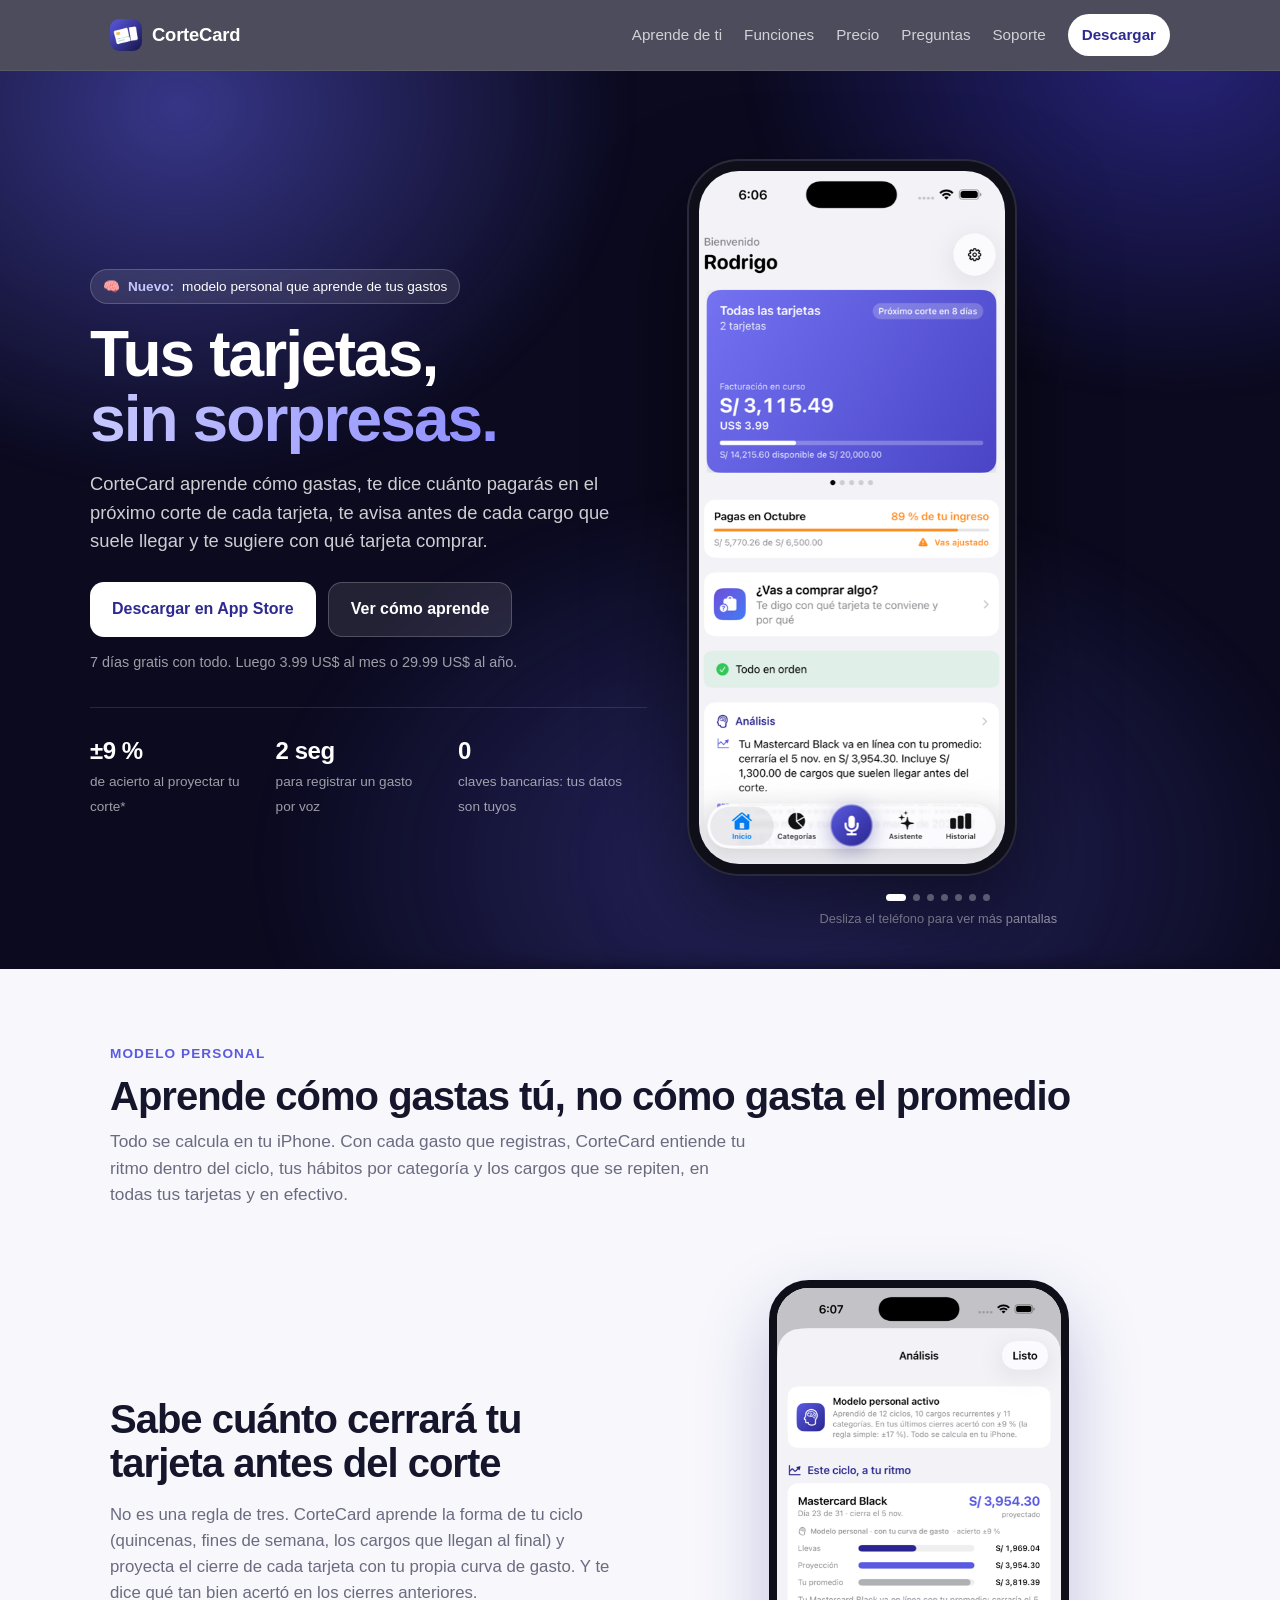
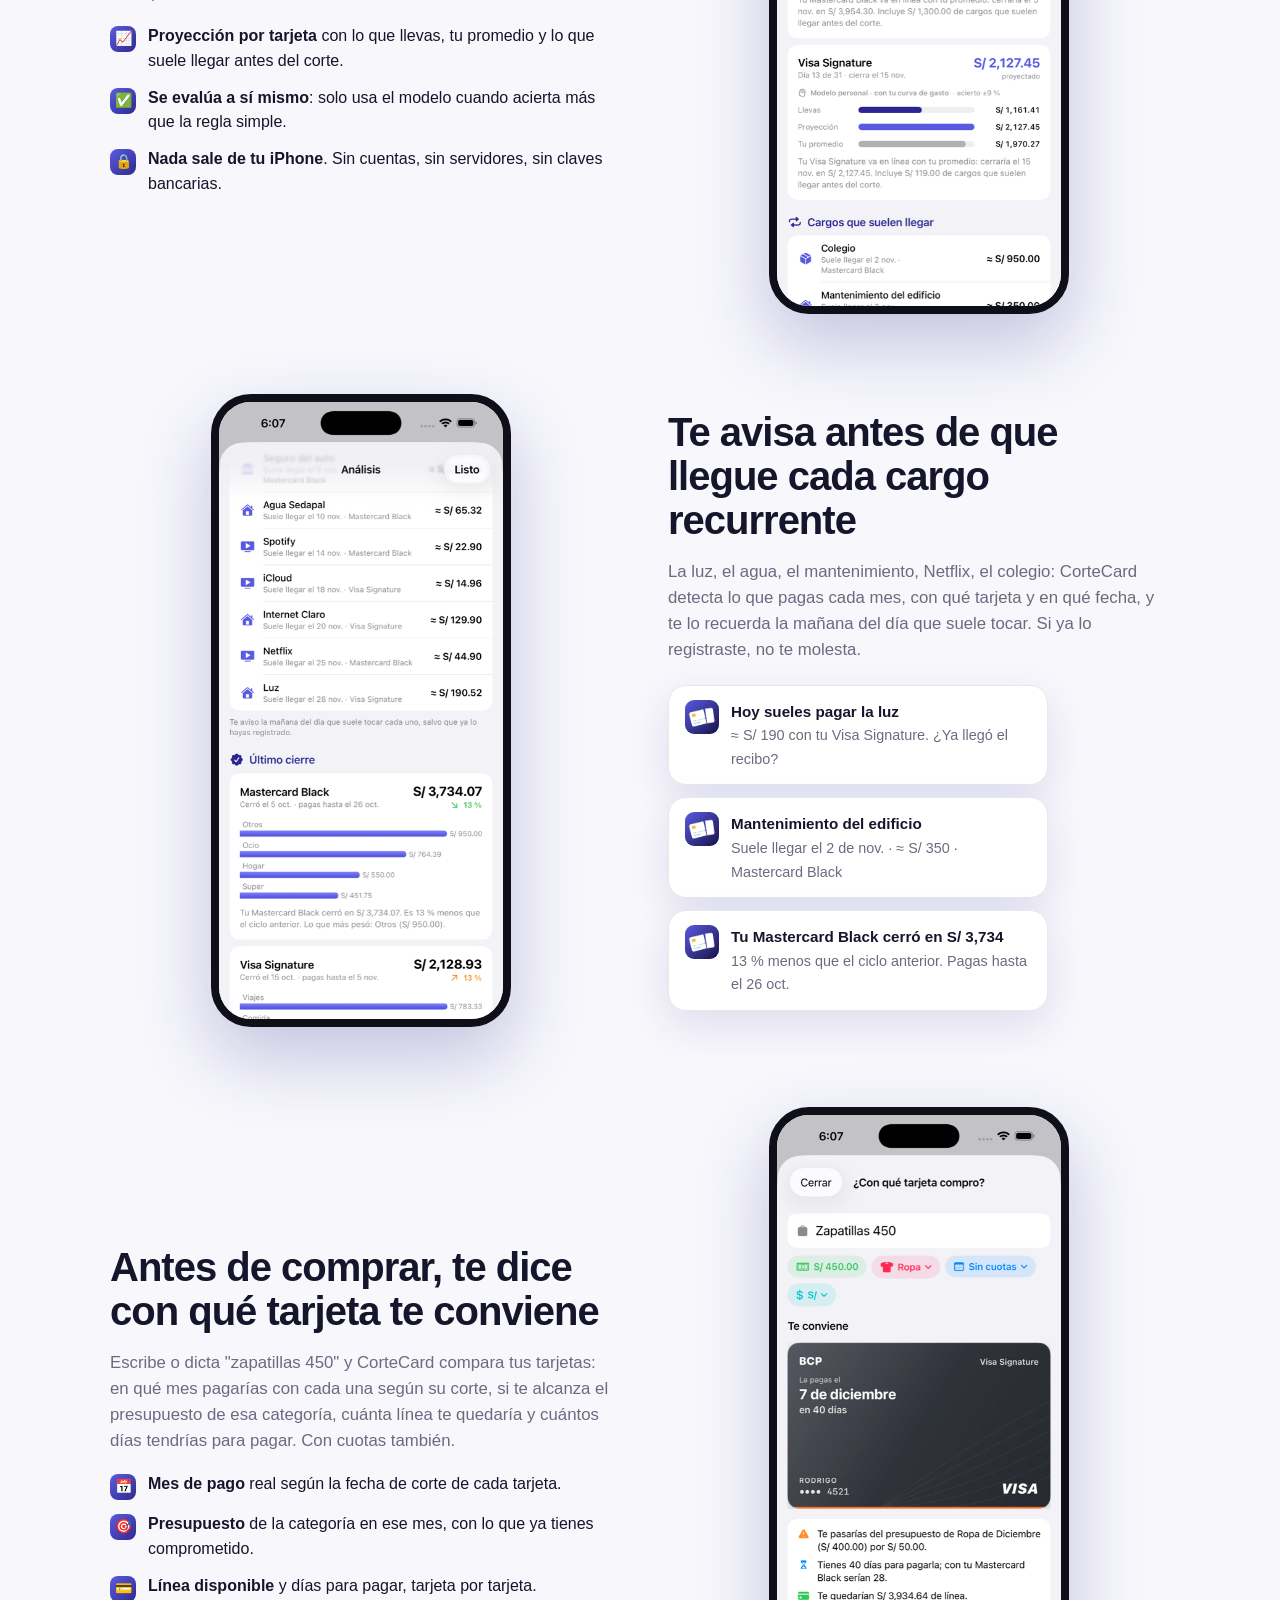
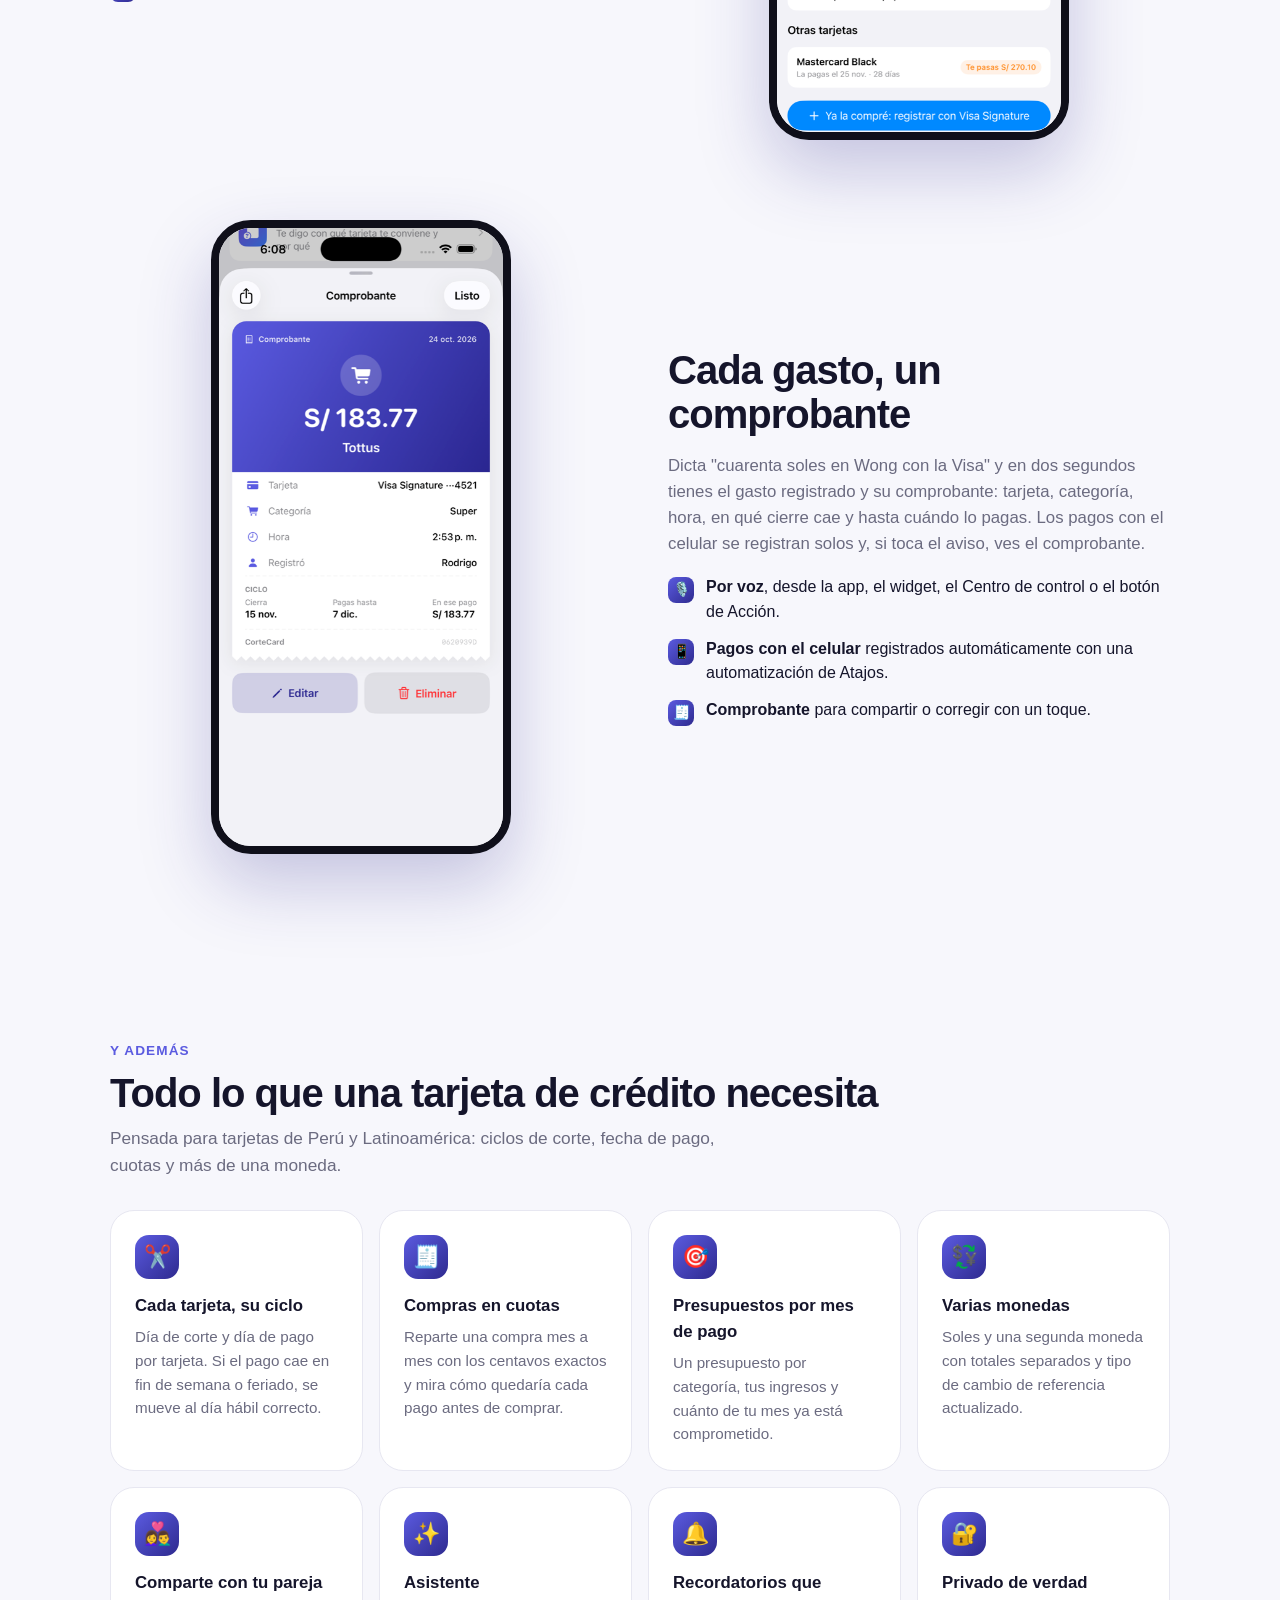
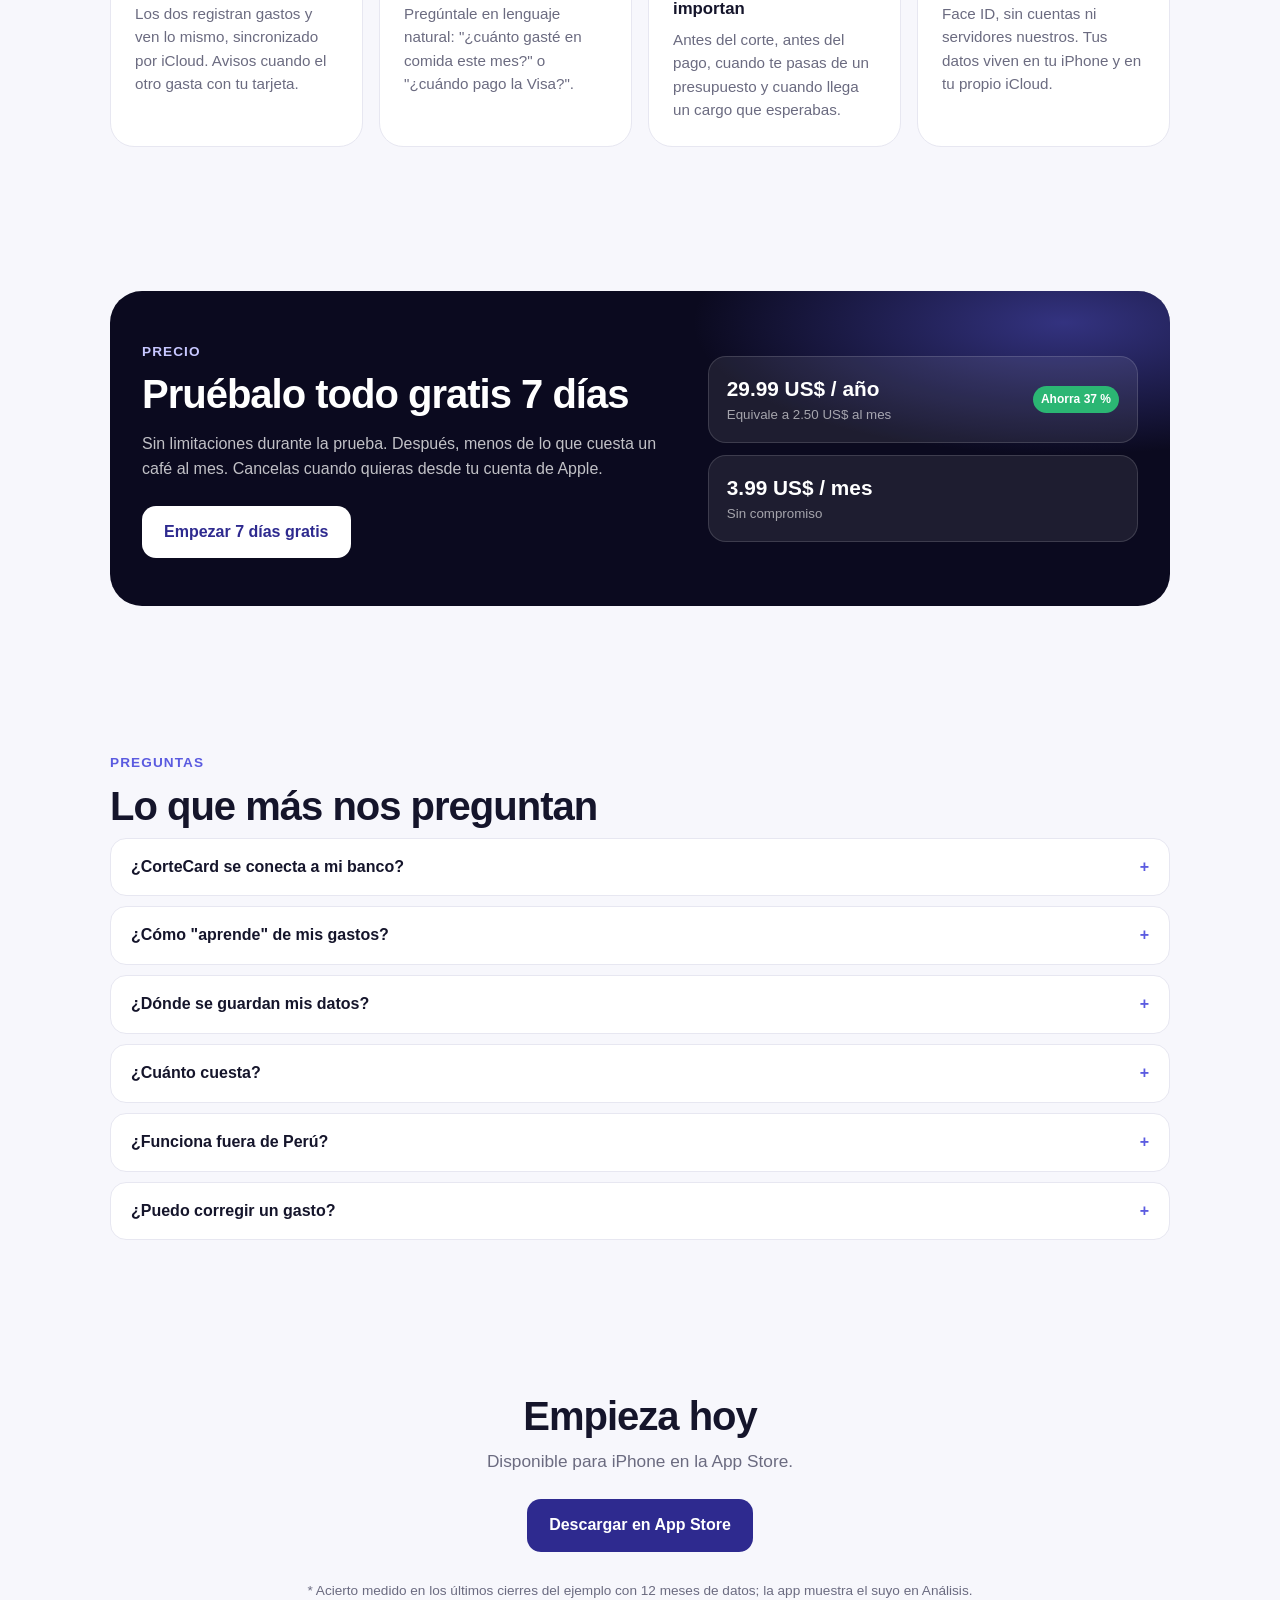
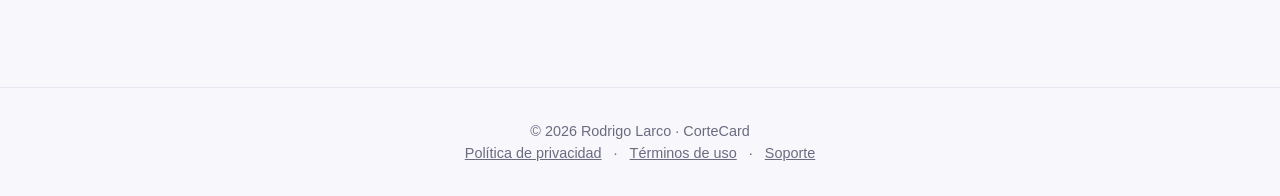
==== index.html @ 59c211a2 "Sitio nuevo: modelo personal, recordatorios recurrentes, sugerencia de tarjeta, comprobante y teléfo" ====
<!doctype html>
<html lang="es">
<head>
<meta charset="utf-8">
<meta name="viewport" content="width=device-width,initial-scale=1">
<title>CorteCard — Tus tarjetas, sin sorpresas</title>
<meta name="description" content="CorteCard aprende cómo gastas, te dice cuánto pagarás en el próximo corte de cada tarjeta, te avisa antes de cada cargo recurrente y te sugiere con qué tarjeta comprar.">
<meta property="og:title" content="CorteCard — Tus tarjetas, sin sorpresas">
<meta property="og:description" content="Aprende cómo gastas, proyecta tu próximo corte, te avisa de los cargos que suelen llegar y te dice con qué tarjeta comprar.">
<meta property="og:image" content="img/inicio.png">
<link rel="stylesheet" href="estilo.css">
<link rel="icon" href="img/icono.png">
<link rel="apple-touch-icon" href="img/icono.png">
</head>
<body>
<header><div class="nav">
  <a class="marca" href="./"><img src="img/icono.png" alt="">CorteCard</a>
  <nav><a href="#aprende">Aprende de ti</a><a href="#funciones">Funciones</a><a href="#precio">Precio</a><a href="#faq">Preguntas</a><a href="soporte.html">Soporte</a><a class="cta" href="#descargar">Descargar</a></nav>
</div></header>

<div class="hero"><div class="in">
  <div>
    <div class="pill">🧠 <b>Nuevo:</b> modelo personal que aprende de tus gastos</div>
    <h1>Tus tarjetas,<br><span>sin sorpresas.</span></h1>
    <p class="lead">CorteCard aprende cómo gastas, te dice cuánto pagarás en el próximo corte de cada tarjeta, te avisa antes de cada cargo que suele llegar y te sugiere con qué tarjeta comprar.</p>
    <div class="botones">
      <a class="btn" href="#descargar"> Descargar en App Store</a>
      <a class="btn sec" href="#aprende">Ver cómo aprende</a>
    </div>
    <p class="nota">7 días gratis con todo. Luego 3.99 US$ al mes o 29.99 US$ al año.</p>
    <div class="cifras">
      <div><b>±9 %</b><span>de acierto al proyectar tu corte*</span></div>
      <div><b>2 seg</b><span>para registrar un gasto por voz</span></div>
      <div><b>0</b><span>claves bancarias: tus datos son tuyos</span></div>
    </div>
  </div>
  <div>
    <div class="telefono">
      <div class="pantallas" id="pantallas">
        <img src="img/inicio.png" alt="Inicio: cuánto llevas en el ciclo y cuándo es tu corte">
        <img src="img/analisis.png" alt="Análisis: proyección del cierre con tu curva de gasto">
        <img src="img/recurrentes.png" alt="Cargos que suelen llegar, con fecha y monto estimado">
        <img src="img/tarjeta.png" alt="Con qué tarjeta comprar: fecha de pago, presupuesto y línea">
        <img src="img/voucher.png" alt="Comprobante de un gasto">
        <img src="img/categorias.png" alt="Categorías y presupuestos">
        <img src="img/historial.png" alt="Historial de pagos">
      </div>
    </div>
    <div class="puntos" id="puntos"></div>
    <p class="pista">Desliza el teléfono para ver más pantallas</p>
  </div>
</div></div>

<section id="aprende">
  <span class="kicker">Modelo personal</span>
  <h2>Aprende cómo gastas tú, no cómo gasta el promedio</h2>
  <p class="sub">Todo se calcula en tu iPhone. Con cada gasto que registras, CorteCard entiende tu ritmo dentro del ciclo, tus hábitos por categoría y los cargos que se repiten, en todas tus tarjetas y en efectivo.</p>

  <div class="fila">
    <div class="texto">
      <h2>Sabe cuánto cerrará tu tarjeta antes del corte</h2>
      <p>No es una regla de tres. CorteCard aprende la forma de tu ciclo (quincenas, fines de semana, los cargos que llegan al final) y proyecta el cierre de cada tarjeta con tu propia curva de gasto. Y te dice qué tan bien acertó en los cierres anteriores.</p>
      <ul>
        <li><i>📈</i><div><b>Proyección por tarjeta</b> con lo que llevas, tu promedio y lo que suele llegar antes del corte.</div></li>
        <li><i>✅</i><div><b>Se evalúa a sí mismo</b>: solo usa el modelo cuando acierta más que la regla simple.</div></li>
        <li><i>🔒</i><div><b>Nada sale de tu iPhone</b>. Sin cuentas, sin servidores, sin claves bancarias.</div></li>
      </ul>
    </div>
    <img class="shot" src="img/analisis.png" alt="Pantalla de análisis con la proyección del cierre">
  </div>

  <div class="fila inv">
    <div class="texto">
      <h2>Te avisa antes de que llegue cada cargo recurrente</h2>
      <p>La luz, el agua, el mantenimiento, Netflix, el colegio: CorteCard detecta lo que pagas cada mes, con qué tarjeta y en qué fecha, y te lo recuerda la mañana del día que suele tocar. Si ya lo registraste, no te molesta.</p>
      <div class="burbujas">
        <div class="burbuja"><img src="img/icono.png" alt=""><div><b>Hoy sueles pagar la luz</b><span>≈ S/ 190 con tu Visa Signature. ¿Ya llegó el recibo?</span></div></div>
        <div class="burbuja"><img src="img/icono.png" alt=""><div><b>Mantenimiento del edificio</b><span>Suele llegar el 2 de nov. · ≈ S/ 350 · Mastercard Black</span></div></div>
        <div class="burbuja"><img src="img/icono.png" alt=""><div><b>Tu Mastercard Black cerró en S/ 3,734</b><span>13 % menos que el ciclo anterior. Pagas hasta el 26 oct.</span></div></div>
      </div>
    </div>
    <img class="shot" src="img/recurrentes.png" alt="Lista de cargos que suelen llegar">
  </div>

  <div class="fila">
    <div class="texto">
      <h2>Antes de comprar, te dice con qué tarjeta te conviene</h2>
      <p>Escribe o dicta "zapatillas 450" y CorteCard compara tus tarjetas: en qué mes pagarías con cada una según su corte, si te alcanza el presupuesto de esa categoría, cuánta línea te quedaría y cuántos días tendrías para pagar. Con cuotas también.</p>
      <ul>
        <li><i>📅</i><div><b>Mes de pago</b> real según la fecha de corte de cada tarjeta.</div></li>
        <li><i>🎯</i><div><b>Presupuesto</b> de la categoría en ese mes, con lo que ya tienes comprometido.</div></li>
        <li><i>💳</i><div><b>Línea disponible</b> y días para pagar, tarjeta por tarjeta.</div></li>
      </ul>
    </div>
    <img class="shot" src="img/tarjeta.png" alt="Sugerencia de tarjeta para una compra">
  </div>

  <div class="fila inv">
    <div class="texto">
      <h2>Cada gasto, un comprobante</h2>
      <p>Dicta "cuarenta soles en Wong con la Visa" y en dos segundos tienes el gasto registrado y su comprobante: tarjeta, categoría, hora, en qué cierre cae y hasta cuándo lo pagas. Los pagos con el celular se registran solos y, si toca el aviso, ves el comprobante.</p>
      <ul>
        <li><i>🎙️</i><div><b>Por voz</b>, desde la app, el widget, el Centro de control o el botón de Acción.</div></li>
        <li><i>📱</i><div><b>Pagos con el celular</b> registrados automáticamente con una automatización de Atajos.</div></li>
        <li><i>🧾</i><div><b>Comprobante</b> para compartir o corregir con un toque.</div></li>
      </ul>
    </div>
    <img class="shot" src="img/voucher.png" alt="Comprobante de un gasto">
  </div>
</section>

<section id="funciones">
  <span class="kicker">Y además</span>
  <h2>Todo lo que una tarjeta de crédito necesita</h2>
  <p class="sub">Pensada para tarjetas de Perú y Latinoamérica: ciclos de corte, fecha de pago, cuotas y más de una moneda.</p>
  <div class="grid">
    <div class="card"><div class="ico">✂️</div><h3>Cada tarjeta, su ciclo</h3><p>Día de corte y día de pago por tarjeta. Si el pago cae en fin de semana o feriado, se mueve al día hábil correcto.</p></div>
    <div class="card"><div class="ico">🧾</div><h3>Compras en cuotas</h3><p>Reparte una compra mes a mes con los centavos exactos y mira cómo quedaría cada pago antes de comprar.</p></div>
    <div class="card"><div class="ico">🎯</div><h3>Presupuestos por mes de pago</h3><p>Un presupuesto por categoría, tus ingresos y cuánto de tu mes ya está comprometido.</p></div>
    <div class="card"><div class="ico">💱</div><h3>Varias monedas</h3><p>Soles y una segunda moneda con totales separados y tipo de cambio de referencia actualizado.</p></div>
    <div class="card"><div class="ico">👩‍❤️‍👨</div><h3>Comparte con tu pareja</h3><p>Los dos registran gastos y ven lo mismo, sincronizado por iCloud. Avisos cuando el otro gasta con tu tarjeta.</p></div>
    <div class="card"><div class="ico">✨</div><h3>Asistente</h3><p>Pregúntale en lenguaje natural: "¿cuánto gasté en comida este mes?" o "¿cuándo pago la Visa?".</p></div>
    <div class="card"><div class="ico">🔔</div><h3>Recordatorios que importan</h3><p>Antes del corte, antes del pago, cuando te pasas de un presupuesto y cuando llega un cargo que esperabas.</p></div>
    <div class="card"><div class="ico">🔐</div><h3>Privado de verdad</h3><p>Face ID, sin cuentas ni servidores nuestros. Tus datos viven en tu iPhone y en tu propio iCloud.</p></div>
  </div>
</section>

<section id="precio">
  <div class="precio">
    <div>
      <span class="kicker" style="color:#C7C7FF">Precio</span>
      <h2>Pruébalo todo gratis 7 días</h2>
      <p>Sin limitaciones durante la prueba. Después, menos de lo que cuesta un café al mes. Cancelas cuando quieras desde tu cuenta de Apple.</p>
      <a class="btn" href="#descargar" style="margin-top:8px"> Empezar 7 días gratis</a>
    </div>
    <div class="planes">
      <div class="plan"><div><b>29.99 US$ / año</b><small>Equivale a 2.50 US$ al mes</small></div><span class="ahorro">Ahorra 37 %</span></div>
      <div class="plan"><div><b>3.99 US$ / mes</b><small>Sin compromiso</small></div></div>
    </div>
  </div>
</section>

<section id="faq" class="faq">
  <span class="kicker">Preguntas</span>
  <h2>Lo que más nos preguntan</h2>
  <p class="sub"></p>
  <details><summary>¿CorteCard se conecta a mi banco?</summary><p>No. Tú registras los gastos (por voz, escribiendo o con la automatización de pagos con el celular) y CorteCard hace las cuentas. No pide usuarios ni claves bancarias.</p></details>
  <details><summary>¿Cómo "aprende" de mis gastos?</summary><p>Con lo que registras, la app calcula en tu iPhone tu curva de gasto dentro del ciclo, tus hábitos por categoría y los cargos que se repiten cada mes. Necesita unos tres ciclos para activar el modelo; mientras tanto usa una proyección simple y te lo dice.</p></details>
  <details><summary>¿Dónde se guardan mis datos?</summary><p>En tu iPhone y, si activas la sincronización, en tu propia cuenta de iCloud. Nadie más tiene acceso, ni siquiera nosotros.</p></details>
  <details><summary>¿Cuánto cuesta?</summary><p>Los primeros 7 días son gratis con todas las funciones. Después cuesta 3.99 US$ al mes o 29.99 US$ al año (precio local según tu país). Puedes cancelar cuando quieras desde los ajustes de tu cuenta de Apple.</p></details>
  <details><summary>¿Funciona fuera de Perú?</summary><p>Sí. La moneda principal se detecta por el país de tu iPhone y puedes elegir una segunda moneda.</p></details>
  <details><summary>¿Puedo corregir un gasto?</summary><p>Sí. Toca cualquier gasto para ver su comprobante y desde ahí editarlo o borrarlo.</p></details>
</section>

<section id="descargar" style="text-align:center">
  <h2>Empieza hoy</h2>
  <p class="sub" style="margin:0 auto 24px">Disponible para iPhone en la App Store.</p>
  <a class="btn" style="background:var(--indigo);color:#fff" href="#"> Descargar en App Store</a>
  <p style="color:var(--gris);font-size:.85rem;margin-top:28px">* Acierto medido en los últimos cierres del ejemplo con 12 meses de datos; la app muestra el suyo en Análisis.</p>
</section>

<footer>
  © 2026 Rodrigo Larco · CorteCard<br>
  <a href="privacidad.html">Política de privacidad</a> · <a href="https://www.apple.com/legal/internet-services/itunes/dev/stdeula/">Términos de uso</a> · <a href="soporte.html">Soporte</a>
</footer>

<script>
(function(){
  var p=document.getElementById('pantallas'),d=document.getElementById('puntos');if(!p||!d)return;
  var n=p.children.length,i;for(i=0;i<n;i++){var s=document.createElement('i');if(i===0)s.className='activo';s.addEventListener('click',(function(k){return function(){p.scrollTo({left:k*p.clientWidth,behavior:'smooth'});}})(i));d.appendChild(s);}
  function marcar(){var k=Math.round(p.scrollLeft/p.clientWidth);for(var j=0;j<n;j++)d.children[j].className=j===k?'activo':'';}
  p.addEventListener('scroll',function(){window.requestAnimationFrame(marcar);});
  // Pasa de pantalla solo hasta que el visitante toque el teléfono.
  var auto=setInterval(function(){var k=Math.round(p.scrollLeft/p.clientWidth);p.scrollTo({left:((k+1)%n)*p.clientWidth,behavior:'smooth'});},3200);
  ['pointerdown','touchstart','wheel'].forEach(function(e){p.addEventListener(e,function(){clearInterval(auto);},{passive:true});});
  var h=document.querySelector('header'),hero=document.querySelector('.hero');
  function cab(){h.classList.toggle('claro',window.scrollY>hero.offsetHeight-60);}
  window.addEventListener('scroll',cab,{passive:true});cab();
})();
</script>
</body>
</html>
---- estilo.css ----
:root{--indigo:#2E2A8F;--indigo-claro:#5B5BE0;--indigo-oscuro:#1E1B4B;--noche:#0B0A1F;--fondo:#F7F7FC;--texto:#15152B;--gris:#6B6B80;--linea:#E7E7F1;--verde:#2BB673;--naranja:#F59E0B;--radio:24px}
*{box-sizing:border-box}html{scroll-behavior:smooth}
body{margin:0;font-family:-apple-system,BlinkMacSystemFont,"SF Pro Display","SF Pro Text",Inter,"Segoe UI",Roboto,sans-serif;color:var(--texto);background:var(--fondo);line-height:1.55;-webkit-font-smoothing:antialiased}
a{color:var(--indigo-claro)}img{max-width:100%;display:block}
header{position:sticky;top:0;z-index:20;transition:background .25s,border-color .25s;background:rgba(11,10,31,.72);backdrop-filter:blur(16px);-webkit-backdrop-filter:blur(16px);border-bottom:1px solid rgba(255,255,255,.08)}
.nav{max-width:1100px;margin:0 auto;padding:14px 20px;display:flex;align-items:center;gap:20px}
.nav .marca{font-weight:800;color:#fff;text-decoration:none;font-size:1.15rem;display:flex;align-items:center;gap:10px;letter-spacing:-.01em}
.nav .marca img{width:32px;height:32px;border-radius:9px}
.nav nav{margin-left:auto;display:flex;gap:22px;align-items:center}.nav nav a{color:rgba(255,255,255,.75);text-decoration:none;font-size:.95rem}
.nav nav a.cta{background:#fff;color:var(--indigo);font-weight:700;padding:9px 14px;border-radius:999px}
header.claro{background:rgba(247,247,252,.85);border-color:var(--linea)}header.claro .marca{color:var(--indigo)}header.claro nav a{color:var(--gris)}header.claro nav a.cta{background:var(--indigo);color:#fff}

/* HERO */
.hero{position:relative;overflow:hidden;background:var(--noche);color:#fff;padding:88px 20px 40px}
.hero:before{content:"";position:absolute;inset:-20% -10% auto -10%;height:120%;background:
 radial-gradient(42% 50% at 20% 20%,rgba(91,91,224,.55),transparent 70%),
 radial-gradient(40% 45% at 85% 15%,rgba(46,42,143,.8),transparent 70%),
 radial-gradient(50% 50% at 60% 90%,rgba(91,91,224,.35),transparent 70%);filter:blur(10px)}
.hero .in{position:relative;max-width:1100px;margin:0 auto;display:grid;grid-template-columns:1.05fr .95fr;gap:40px;align-items:center}
.pill{display:inline-flex;align-items:center;gap:8px;background:rgba(255,255,255,.1);border:1px solid rgba(255,255,255,.18);border-radius:999px;padding:6px 12px;font-size:.85rem;margin-bottom:18px}
.pill b{color:#C7C7FF}
.hero h1{font-size:clamp(2.4rem,5.6vw,4rem);line-height:1.02;margin:0 0 18px;font-weight:800;letter-spacing:-.03em}
.hero h1 span{background:linear-gradient(90deg,#C7C7FF,#8E8EFF);-webkit-background-clip:text;background-clip:text;color:transparent}
.hero p.lead{font-size:1.15rem;color:rgba(255,255,255,.8);max-width:520px;margin:0 0 26px}
.btn{display:inline-flex;align-items:center;gap:10px;background:#fff;color:var(--indigo);font-weight:700;padding:14px 22px;border-radius:14px;text-decoration:none;transition:transform .15s}
.btn:hover{transform:translateY(-1px)}.btn.sec{background:rgba(255,255,255,.1);color:#fff;border:1px solid rgba(255,255,255,.2)}
.hero .botones{display:flex;gap:12px;flex-wrap:wrap}
.hero .nota{font-size:.9rem;color:rgba(255,255,255,.6);margin-top:14px}
.hero .cifras{display:flex;gap:28px;margin-top:34px;padding-top:24px;border-top:1px solid rgba(255,255,255,.12)}
.hero .cifras div b{display:block;font-size:1.5rem;letter-spacing:-.02em}.hero .cifras div span{font-size:.85rem;color:rgba(255,255,255,.6)}

/* TELÉFONO CON CARRUSEL */
.telefono{position:relative;width:330px;justify-self:center;aspect-ratio:460/1000;border-radius:52px;background:#0f0f1a;padding:12px;box-shadow:0 40px 90px rgba(0,0,0,.55),inset 0 0 0 2px #2a2a3c,inset 0 0 0 6px #0f0f1a;margin-bottom:0}

.pantallas{height:100%;border-radius:40px;overflow-x:auto;overflow-y:hidden;display:flex;scroll-snap-type:x mandatory;scrollbar-width:none;-webkit-overflow-scrolling:touch;background:#F2F2F7}
.pantallas::-webkit-scrollbar{display:none}
.pantallas img{flex:0 0 100%;width:100%;height:100%;object-fit:cover;scroll-snap-align:start;scroll-snap-stop:always}
.puntos{display:flex;gap:7px;justify-content:center;margin-top:18px;position:relative}
.puntos i{width:7px;height:7px;border-radius:50%;background:rgba(255,255,255,.3);transition:all .25s}.puntos i.activo{background:#fff;width:20px;border-radius:999px}
.pista{text-align:center;font-size:.8rem;color:rgba(255,255,255,.55);margin:8px 0 0}

/* SECCIONES */
section{max-width:1100px;margin:0 auto;padding:72px 20px}
.kicker{display:inline-block;color:var(--indigo-claro);font-weight:700;font-size:.85rem;letter-spacing:.08em;text-transform:uppercase;margin-bottom:10px}
h2{font-size:clamp(1.8rem,3.4vw,2.5rem);letter-spacing:-.025em;margin:0 0 10px;line-height:1.1}
.sub{color:var(--gris);margin:0 0 32px;font-size:1.08rem;max-width:640px}
.fila{display:grid;grid-template-columns:1fr 1fr;gap:56px;align-items:center;padding:40px 0}
.fila.inv .texto{order:2}.fila .texto h2{margin-bottom:14px}
.fila .texto p{color:var(--gris);font-size:1.05rem}
.fila ul{list-style:none;padding:0;margin:18px 0 0;display:grid;gap:12px}
.fila li{display:flex;gap:12px;align-items:flex-start}.fila li i{flex:none;width:26px;height:26px;border-radius:8px;background:linear-gradient(135deg,var(--indigo-claro),var(--indigo));color:#fff;display:grid;place-items:center;font-style:normal;font-size:14px;margin-top:2px}
.fila .shot{justify-self:center;width:300px;border-radius:40px;box-shadow:0 30px 70px rgba(46,42,143,.25);border:8px solid #0f0f1a;background:#0f0f1a}
.burbuja{background:#fff;border:1px solid var(--linea);border-radius:18px;padding:14px 16px;box-shadow:0 14px 40px rgba(46,42,143,.12);font-size:.95rem;display:flex;gap:12px;align-items:flex-start;max-width:380px}
.burbuja img{width:34px;height:34px;border-radius:9px}.burbuja b{display:block;font-size:.95rem}.burbuja span{color:var(--gris);font-size:.9rem}
.burbujas{display:grid;gap:12px;margin-top:22px}

.grid{display:grid;grid-template-columns:repeat(auto-fit,minmax(250px,1fr));gap:16px}
.card{background:#fff;border:1px solid var(--linea);border-radius:var(--radio);padding:24px;transition:transform .15s,box-shadow .15s}
.card:hover{transform:translateY(-2px);box-shadow:0 18px 40px rgba(46,42,143,.1)}
.card h3{margin:0 0 6px;font-size:1.05rem}.card p{margin:0;color:var(--gris);font-size:.95rem}
.ico{width:44px;height:44px;border-radius:14px;background:linear-gradient(135deg,var(--indigo-claro),var(--indigo));color:#fff;display:grid;place-items:center;font-size:22px;margin-bottom:14px}

.precio{background:var(--noche);color:#fff;border-radius:32px;padding:48px 32px;display:grid;grid-template-columns:1.1fr .9fr;gap:40px;align-items:center;position:relative;overflow:hidden}
.precio:before{content:"";position:absolute;inset:0;background:radial-gradient(50% 60% at 90% 10%,rgba(91,91,224,.5),transparent 70%)}
.precio>*{position:relative}.precio h2{color:#fff}.precio p{color:rgba(255,255,255,.75)}
.planes{display:grid;gap:12px}.plan{background:rgba(255,255,255,.08);border:1px solid rgba(255,255,255,.14);border-radius:18px;padding:16px 18px;display:flex;justify-content:space-between;align-items:center}
.plan b{font-size:1.3rem}.plan small{display:block;color:rgba(255,255,255,.6)}.plan .ahorro{background:var(--verde);color:#fff;font-size:.75rem;font-weight:700;padding:4px 8px;border-radius:999px}

.faq details{background:#fff;border:1px solid var(--linea);border-radius:16px;padding:16px 20px;margin-bottom:10px}
.faq summary{font-weight:600;cursor:pointer;list-style:none;display:flex;justify-content:space-between}.faq summary:after{content:"+";color:var(--indigo-claro);font-weight:700}
.faq details[open] summary:after{content:"–"}.faq p{color:var(--gris);margin:10px 0 0}

footer{border-top:1px solid var(--linea);color:var(--gris);font-size:.9rem;padding:32px 20px;text-align:center}footer a{color:var(--gris);margin:0 8px}
.doc{max-width:760px;margin:0 auto;padding:48px 20px}.doc h1{font-size:2.3rem;letter-spacing:-.02em;color:var(--indigo)}.doc h2{font-size:1.3rem;margin-top:32px}.doc .fecha{color:var(--gris)}

@media (max-width:820px){
 .hero{padding-top:56px}.hero .in{grid-template-columns:1fr;gap:28px}.telefono{width:270px}
 .fila,.fila.inv{grid-template-columns:1fr;gap:28px;padding:24px 0}.fila.inv .texto{order:0}.fila .shot{width:250px}
 .precio{grid-template-columns:1fr;padding:32px 22px}.nav nav{gap:14px}.nav nav a:not(.cta){display:none}.hero .cifras{gap:18px}
}
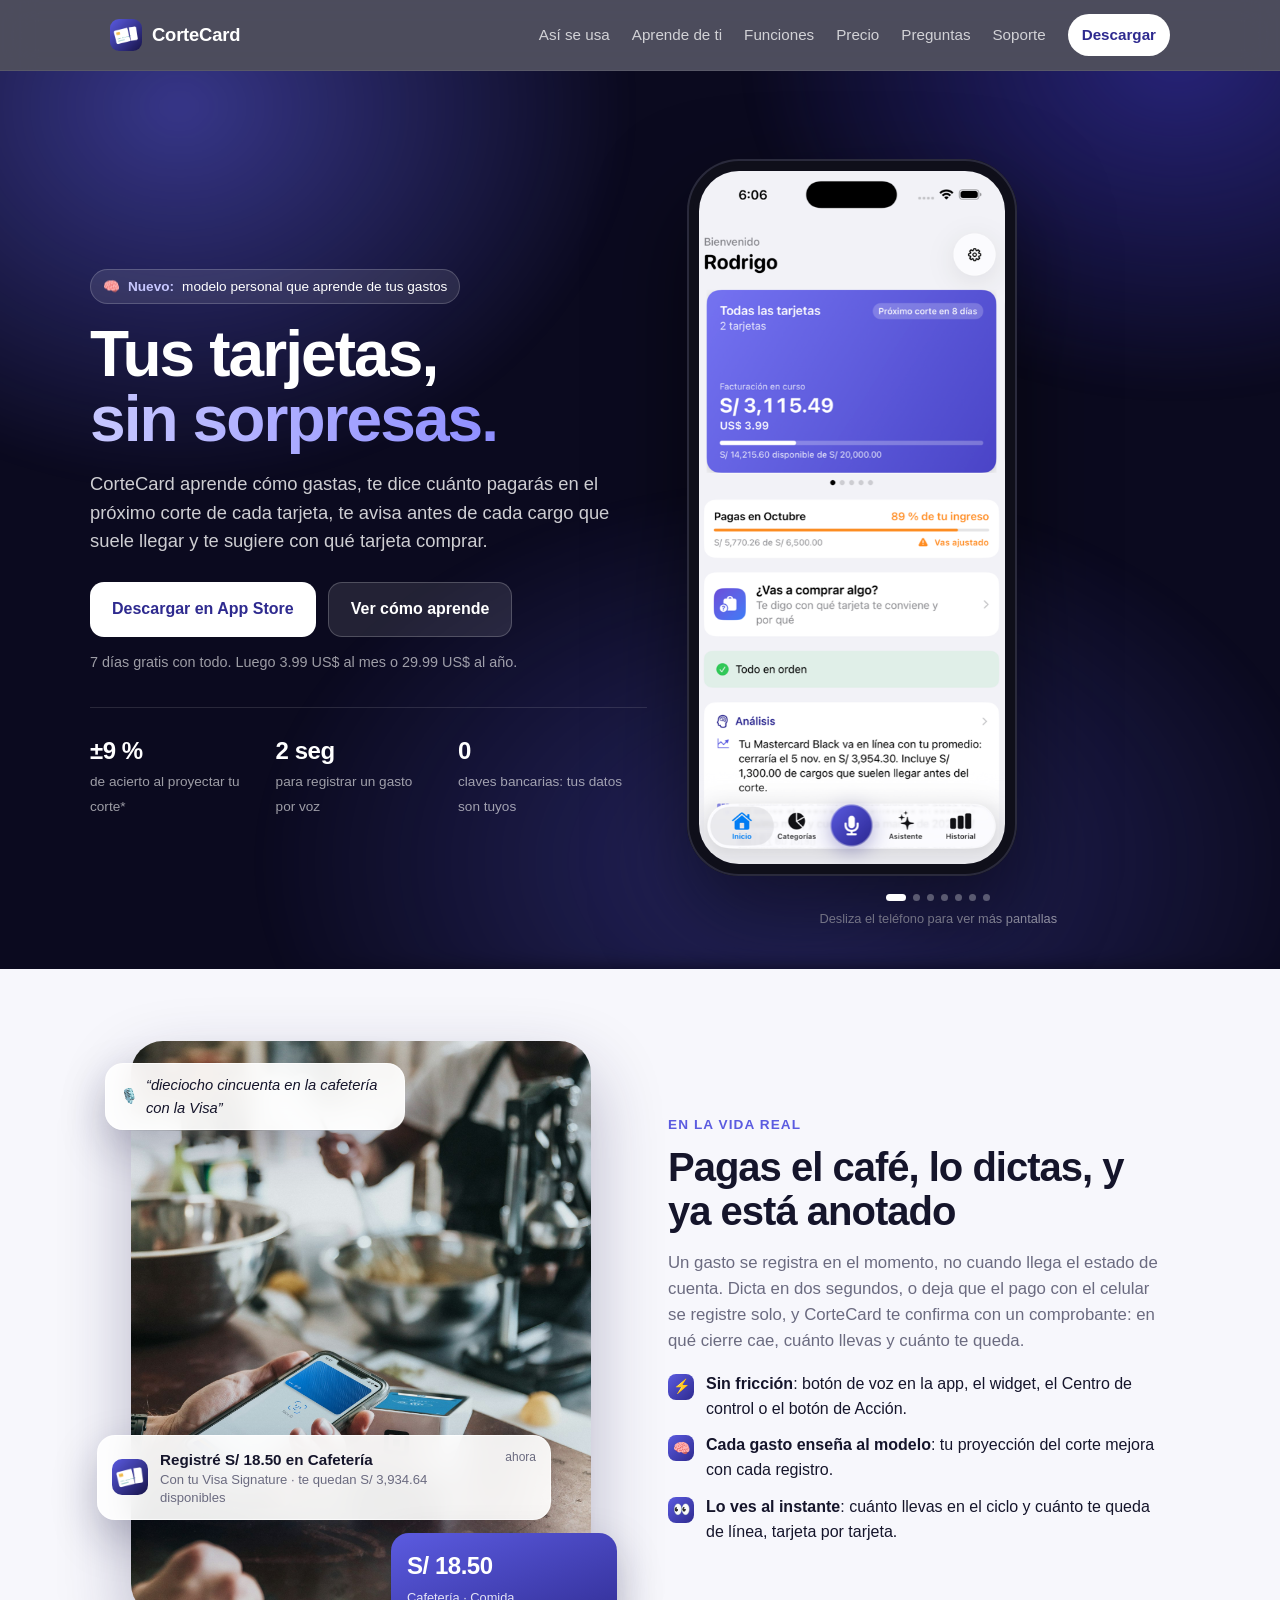
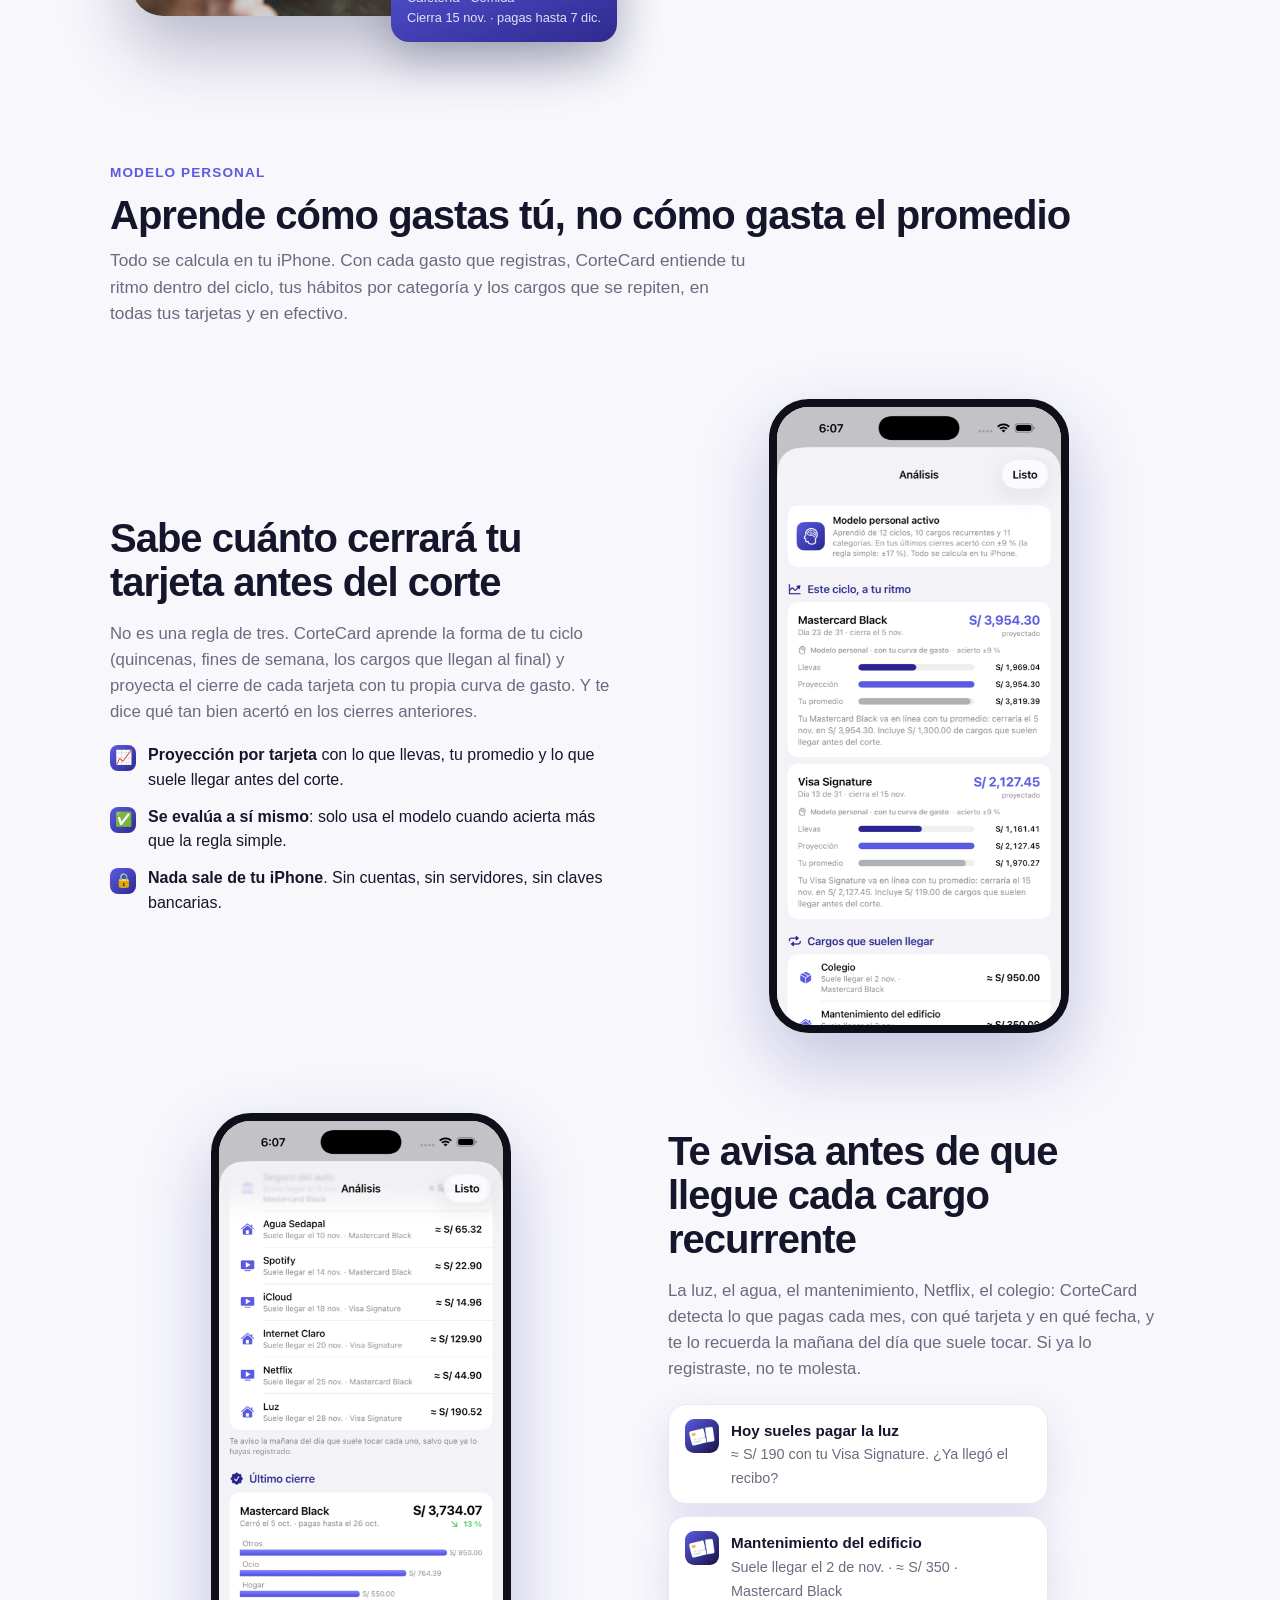
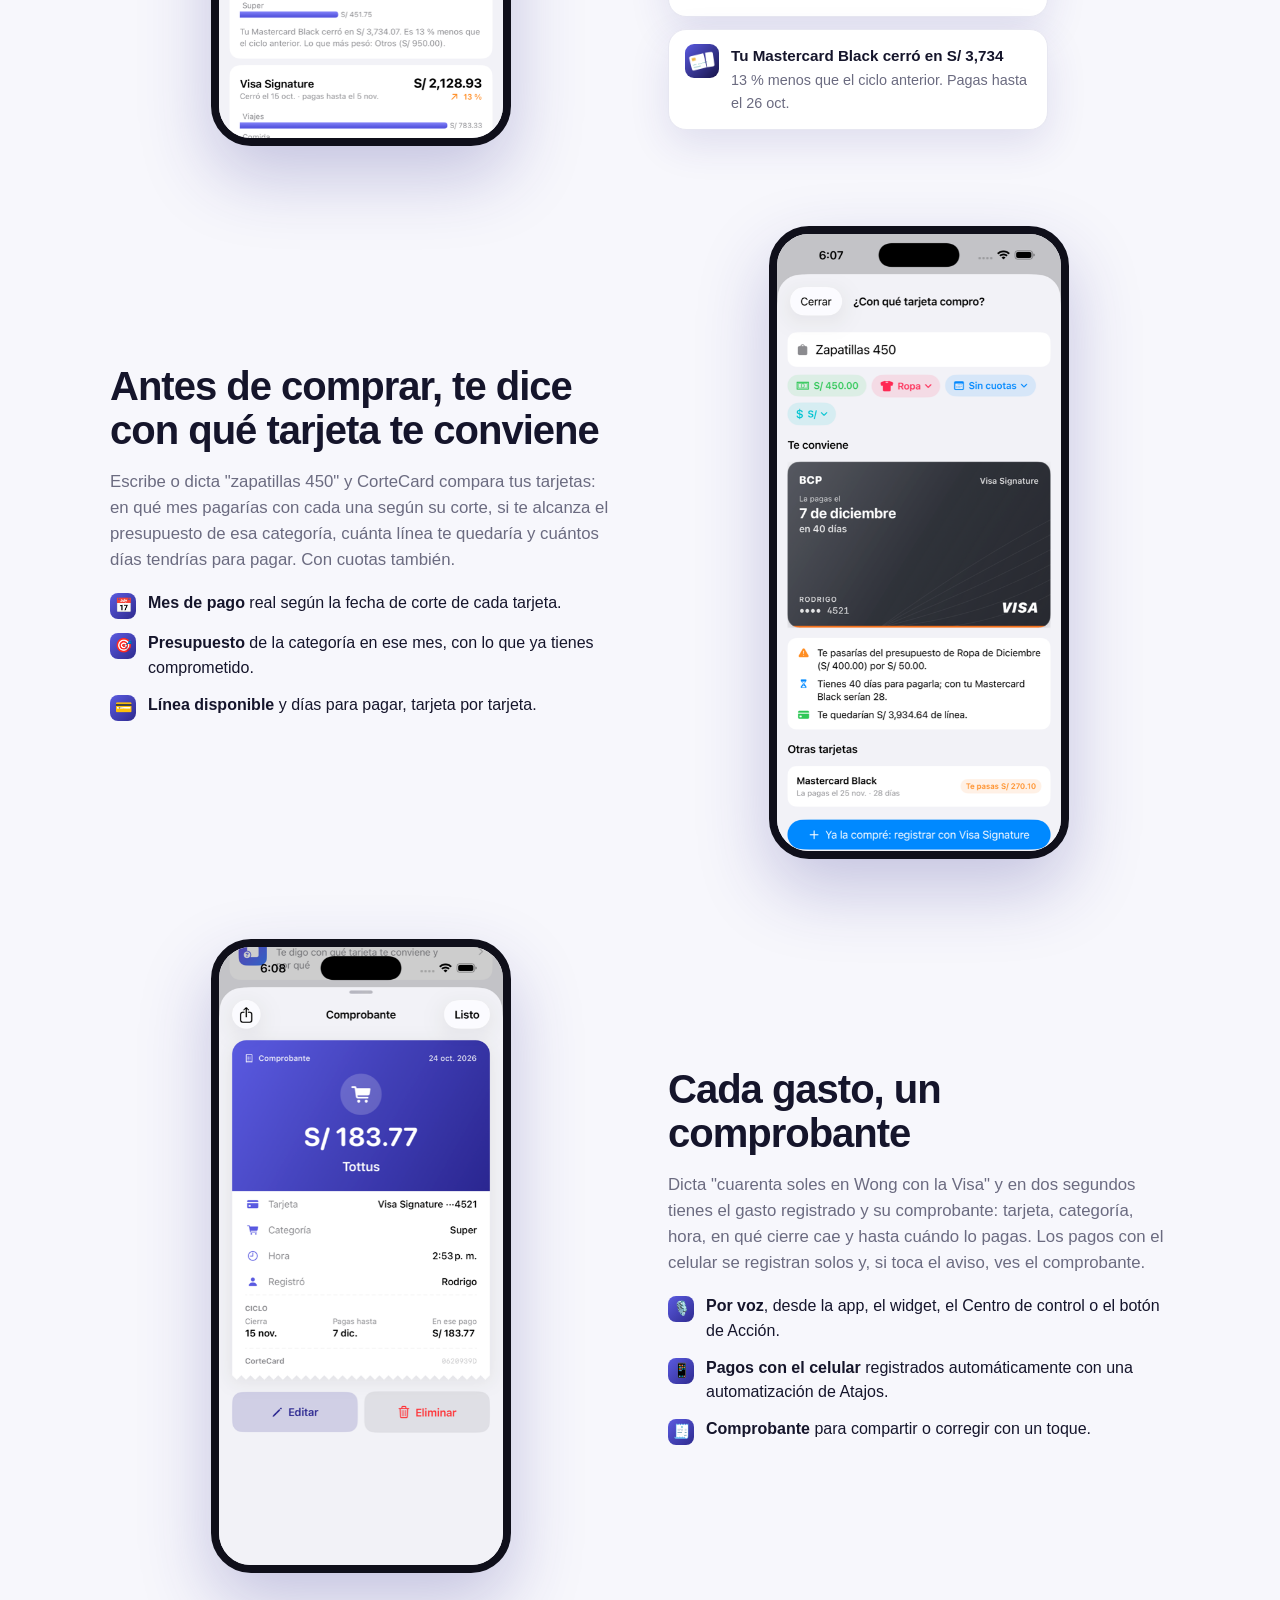
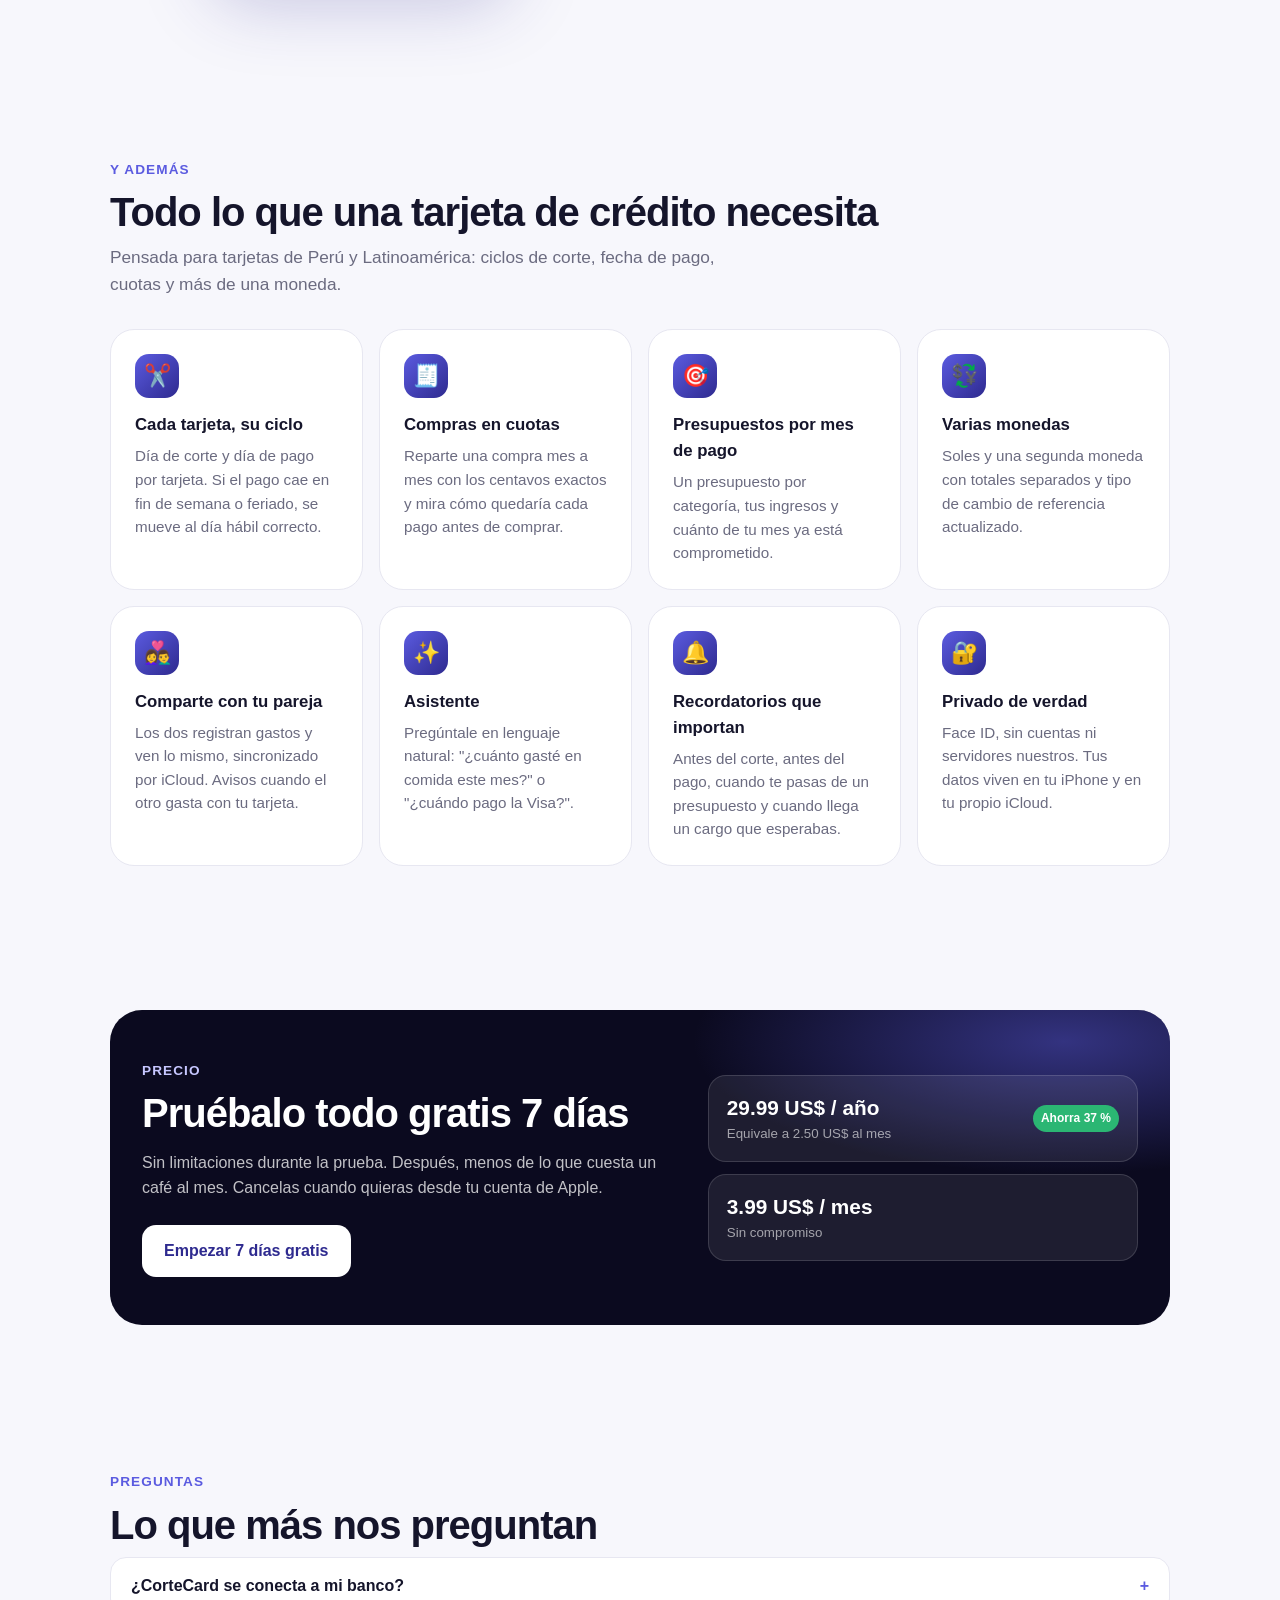
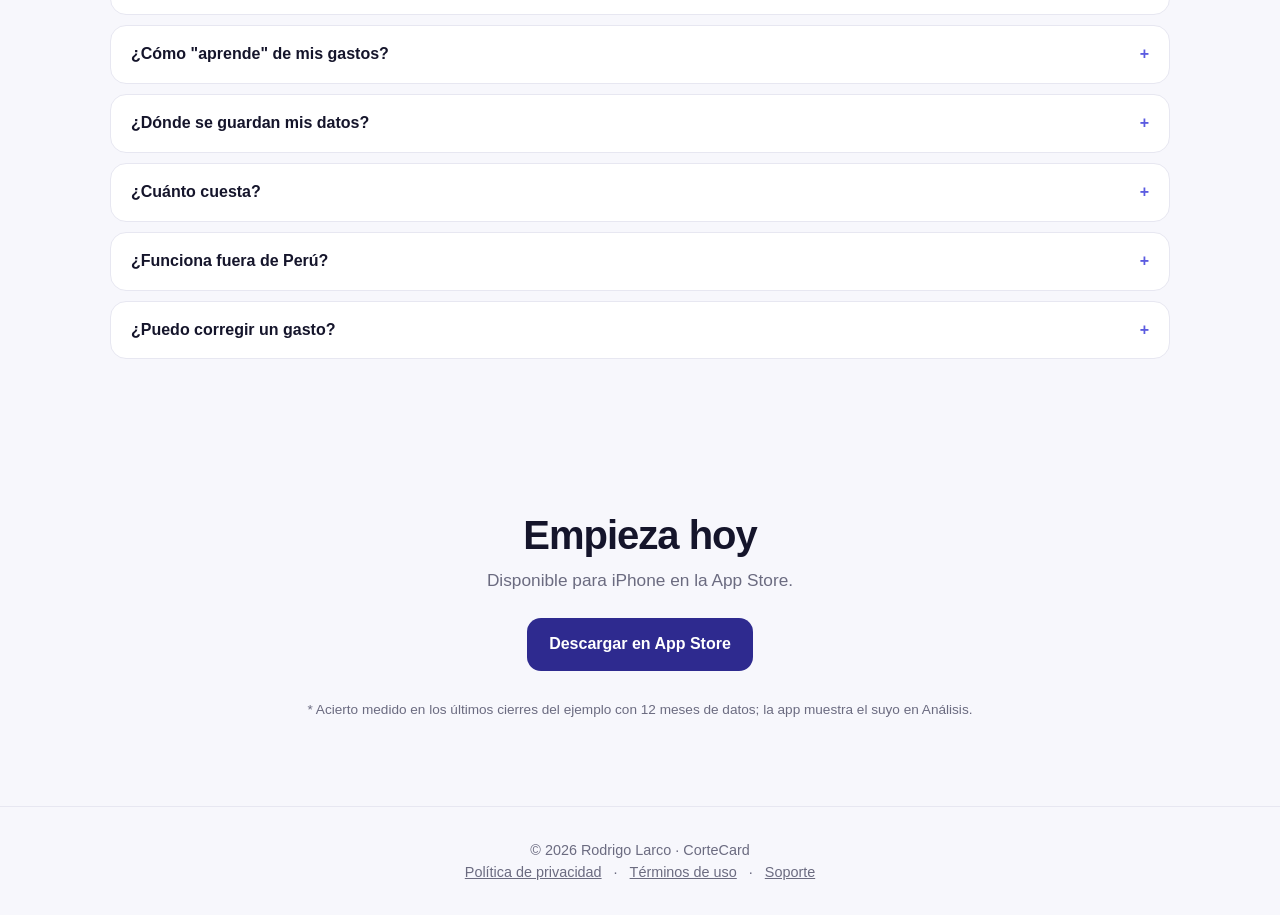
==== commit 9e73ebc7: "Sección «En la vida real»: foto de pago en cafetería con dictado, aviso y comprobante flotantes" ====
--- a/index.html
+++ b/index.html
@@ -15,7 +15,7 @@
 <body>
 <header><div class="nav">
   <a class="marca" href="./"><img src="img/icono.png" alt="">CorteCard</a>
-  <nav><a href="#aprende">Aprende de ti</a><a href="#funciones">Funciones</a><a href="#precio">Precio</a><a href="#faq">Preguntas</a><a href="soporte.html">Soporte</a><a class="cta" href="#descargar">Descargar</a></nav>
+  <nav><a href="#momento">Así se usa</a><a href="#aprende">Aprende de ti</a><a href="#funciones">Funciones</a><a href="#precio">Precio</a><a href="#faq">Preguntas</a><a href="soporte.html">Soporte</a><a class="cta" href="#descargar">Descargar</a></nav>
 </div></header>
 
 <div class="hero"><div class="in">
@@ -50,6 +50,33 @@
     <p class="pista">Desliza el teléfono para ver más pantallas</p>
   </div>
 </div></div>
+
+
+<section id="momento" class="momento">
+  <div class="foto">
+    <img src="img/cafeteria.jpg" alt="Persona pagando con el celular en una cafetería">
+    <div class="flot voz">🎙️ <span>“dieciocho cincuenta en la cafetería con la Visa”</span></div>
+    <div class="flot aviso">
+      <img src="img/icono.png" alt="">
+      <div><b>Registré S/ 18.50 en Cafetería</b><span>Con tu Visa Signature · te quedan S/ 3,934.64 disponibles</span></div>
+      <em>ahora</em>
+    </div>
+    <div class="flot recibo">
+      <div class="monto">S/ 18.50</div>
+      <div class="det"><span>Cafetería · Comida</span><span>Cierra 15 nov. · pagas hasta 7 dic.</span></div>
+    </div>
+  </div>
+  <div class="texto">
+    <span class="kicker">En la vida real</span>
+    <h2>Pagas el café, lo dictas, y ya está anotado</h2>
+    <p>Un gasto se registra en el momento, no cuando llega el estado de cuenta. Dicta en dos segundos, o deja que el pago con el celular se registre solo, y CorteCard te confirma con un comprobante: en qué cierre cae, cuánto llevas y cuánto te queda.</p>
+    <ul>
+      <li><i>⚡</i><div><b>Sin fricción</b>: botón de voz en la app, el widget, el Centro de control o el botón de Acción.</div></li>
+      <li><i>🧠</i><div><b>Cada gasto enseña al modelo</b>: tu proyección del corte mejora con cada registro.</div></li>
+      <li><i>👀</i><div><b>Lo ves al instante</b>: cuánto llevas en el ciclo y cuánto te queda de línea, tarjeta por tarjeta.</div></li>
+    </ul>
+  </div>
+</section>
 
 <section id="aprende">
   <span class="kicker">Modelo personal</span>
--- a/estilo.css
+++ b/estilo.css
@@ -54,6 +54,22 @@
 .burbuja img{width:34px;height:34px;border-radius:9px}.burbuja b{display:block;font-size:.95rem}.burbuja span{color:var(--gris);font-size:.9rem}
 .burbujas{display:grid;gap:12px;margin-top:22px}
 
+/* MOMENTO: foto con tarjetas flotantes */
+.momento{display:grid;grid-template-columns:1fr 1fr;gap:56px;align-items:center}
+.momento .foto{position:relative;border-radius:32px;overflow:visible;justify-self:center;width:100%;max-width:460px}
+.momento .foto>img{width:100%;aspect-ratio:4/5;object-fit:cover;object-position:50% 60%;border-radius:32px;box-shadow:0 30px 70px rgba(30,27,75,.3)}
+.flot{position:absolute;background:rgba(255,255,255,.92);backdrop-filter:blur(14px);-webkit-backdrop-filter:blur(14px);border:1px solid rgba(255,255,255,.7);border-radius:18px;box-shadow:0 18px 44px rgba(20,18,60,.25);animation:flotar 6s ease-in-out infinite}
+.flot.voz{top:22px;left:-26px;padding:10px 14px;font-size:.92rem;display:flex;gap:8px;align-items:center;max-width:300px;animation-delay:-2s}
+.flot.voz span{font-style:italic;color:var(--texto)}
+.flot.aviso{left:-34px;bottom:96px;right:40px;padding:12px 14px;display:grid;grid-template-columns:36px 1fr auto;gap:12px;align-items:center;animation-delay:-4s}
+.flot.aviso img{width:36px;height:36px;border-radius:10px}.flot.aviso b{display:block;font-size:.95rem}.flot.aviso span{display:block;color:var(--gris);font-size:.82rem;line-height:1.35}.flot.aviso em{font-style:normal;color:var(--gris);font-size:.75rem;align-self:start}
+.flot.recibo{right:-26px;bottom:-26px;padding:14px 16px;background:linear-gradient(160deg,var(--indigo-claro),var(--indigo));color:#fff;border:none;min-width:190px}
+.flot.recibo .monto{font-size:1.5rem;font-weight:800;letter-spacing:-.02em}.flot.recibo .det{display:grid;font-size:.8rem;opacity:.85;margin-top:4px}
+@keyframes flotar{0%,100%{transform:translateY(0)}50%{transform:translateY(-6px)}}
+.momento .texto p{color:var(--gris);font-size:1.05rem}.momento ul{list-style:none;padding:0;margin:18px 0 0;display:grid;gap:12px}
+.momento li{display:flex;gap:12px;align-items:flex-start}.momento li i{flex:none;width:26px;height:26px;border-radius:8px;background:linear-gradient(135deg,var(--indigo-claro),var(--indigo));color:#fff;display:grid;place-items:center;font-style:normal;font-size:14px;margin-top:2px}
+@media (max-width:820px){.momento{grid-template-columns:1fr;gap:40px}.momento .foto{max-width:360px;margin:0 16px}.flot.voz{left:-8px;max-width:260px}.flot.aviso{left:-10px;right:10px}.flot.recibo{right:-8px}}
+
 .grid{display:grid;grid-template-columns:repeat(auto-fit,minmax(250px,1fr));gap:16px}
 .card{background:#fff;border:1px solid var(--linea);border-radius:var(--radio);padding:24px;transition:transform .15s,box-shadow .15s}
 .card:hover{transform:translateY(-2px);box-shadow:0 18px 40px rgba(46,42,143,.1)}
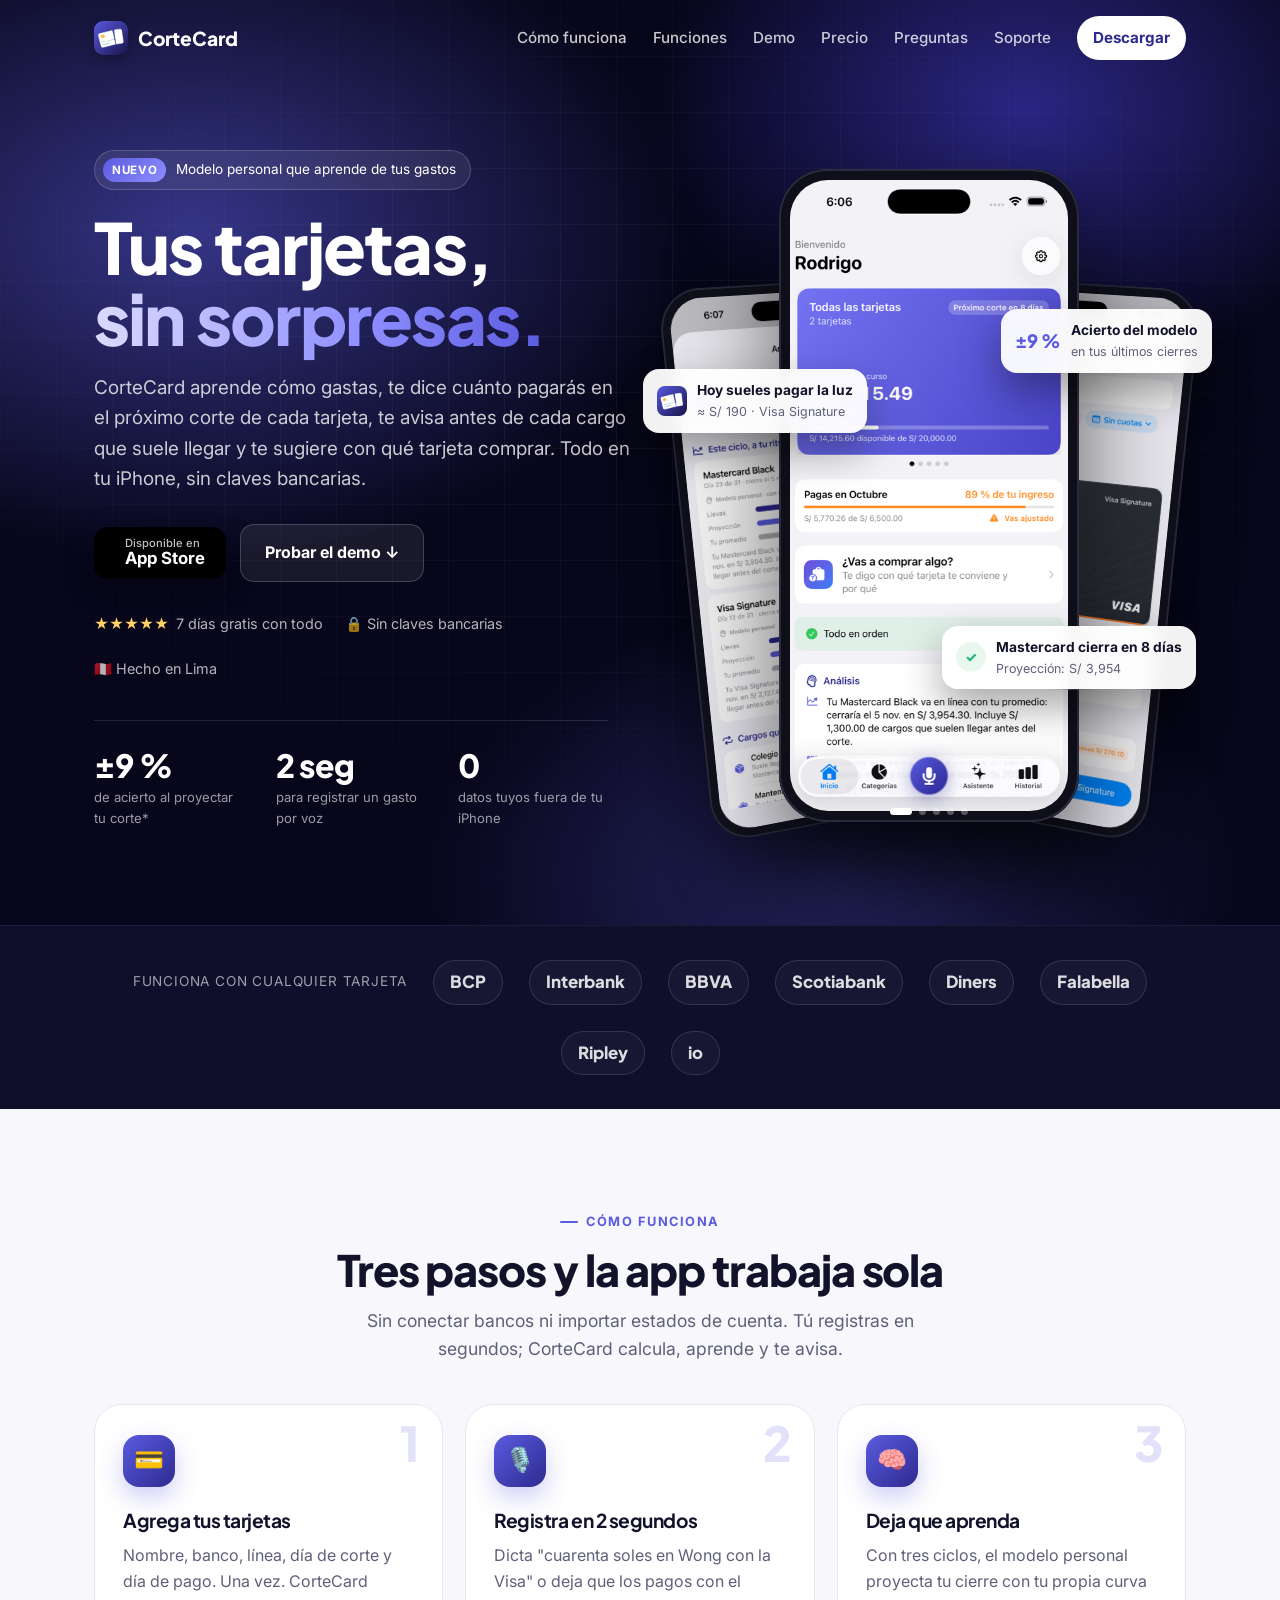
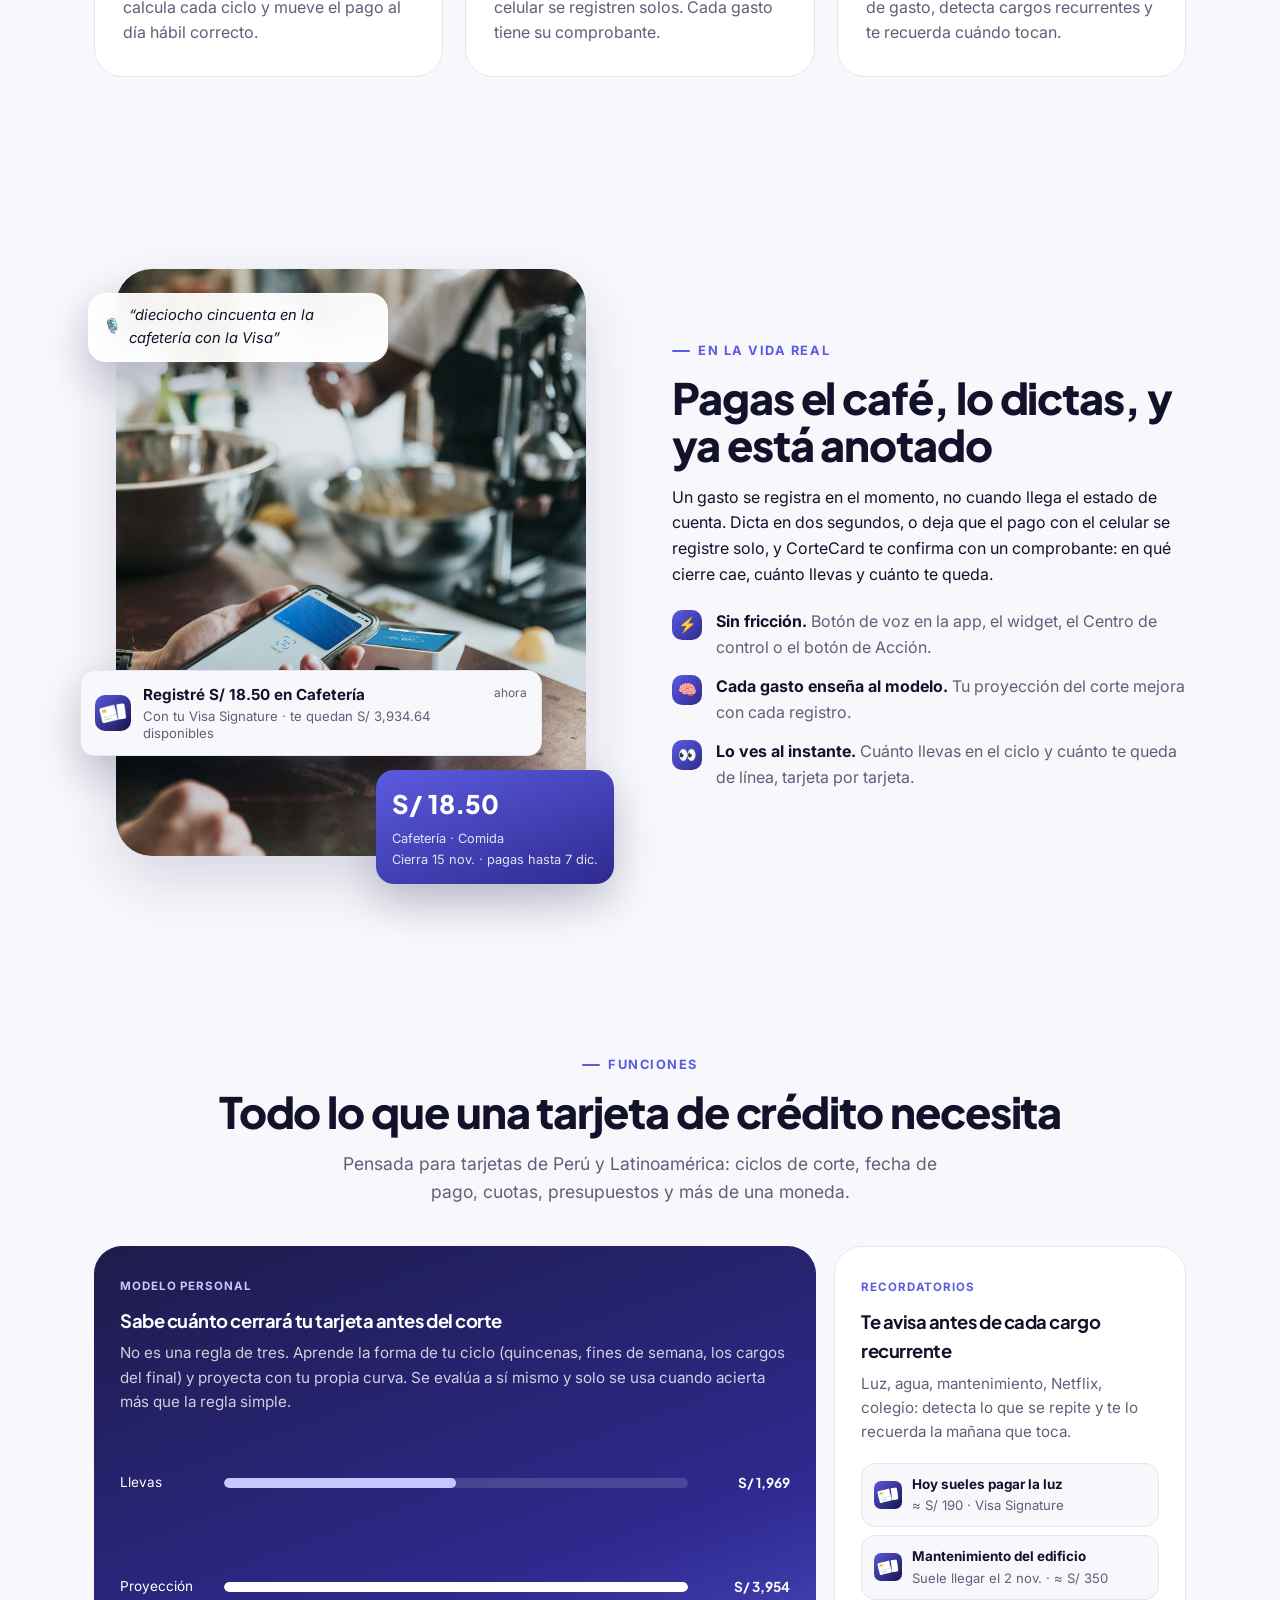
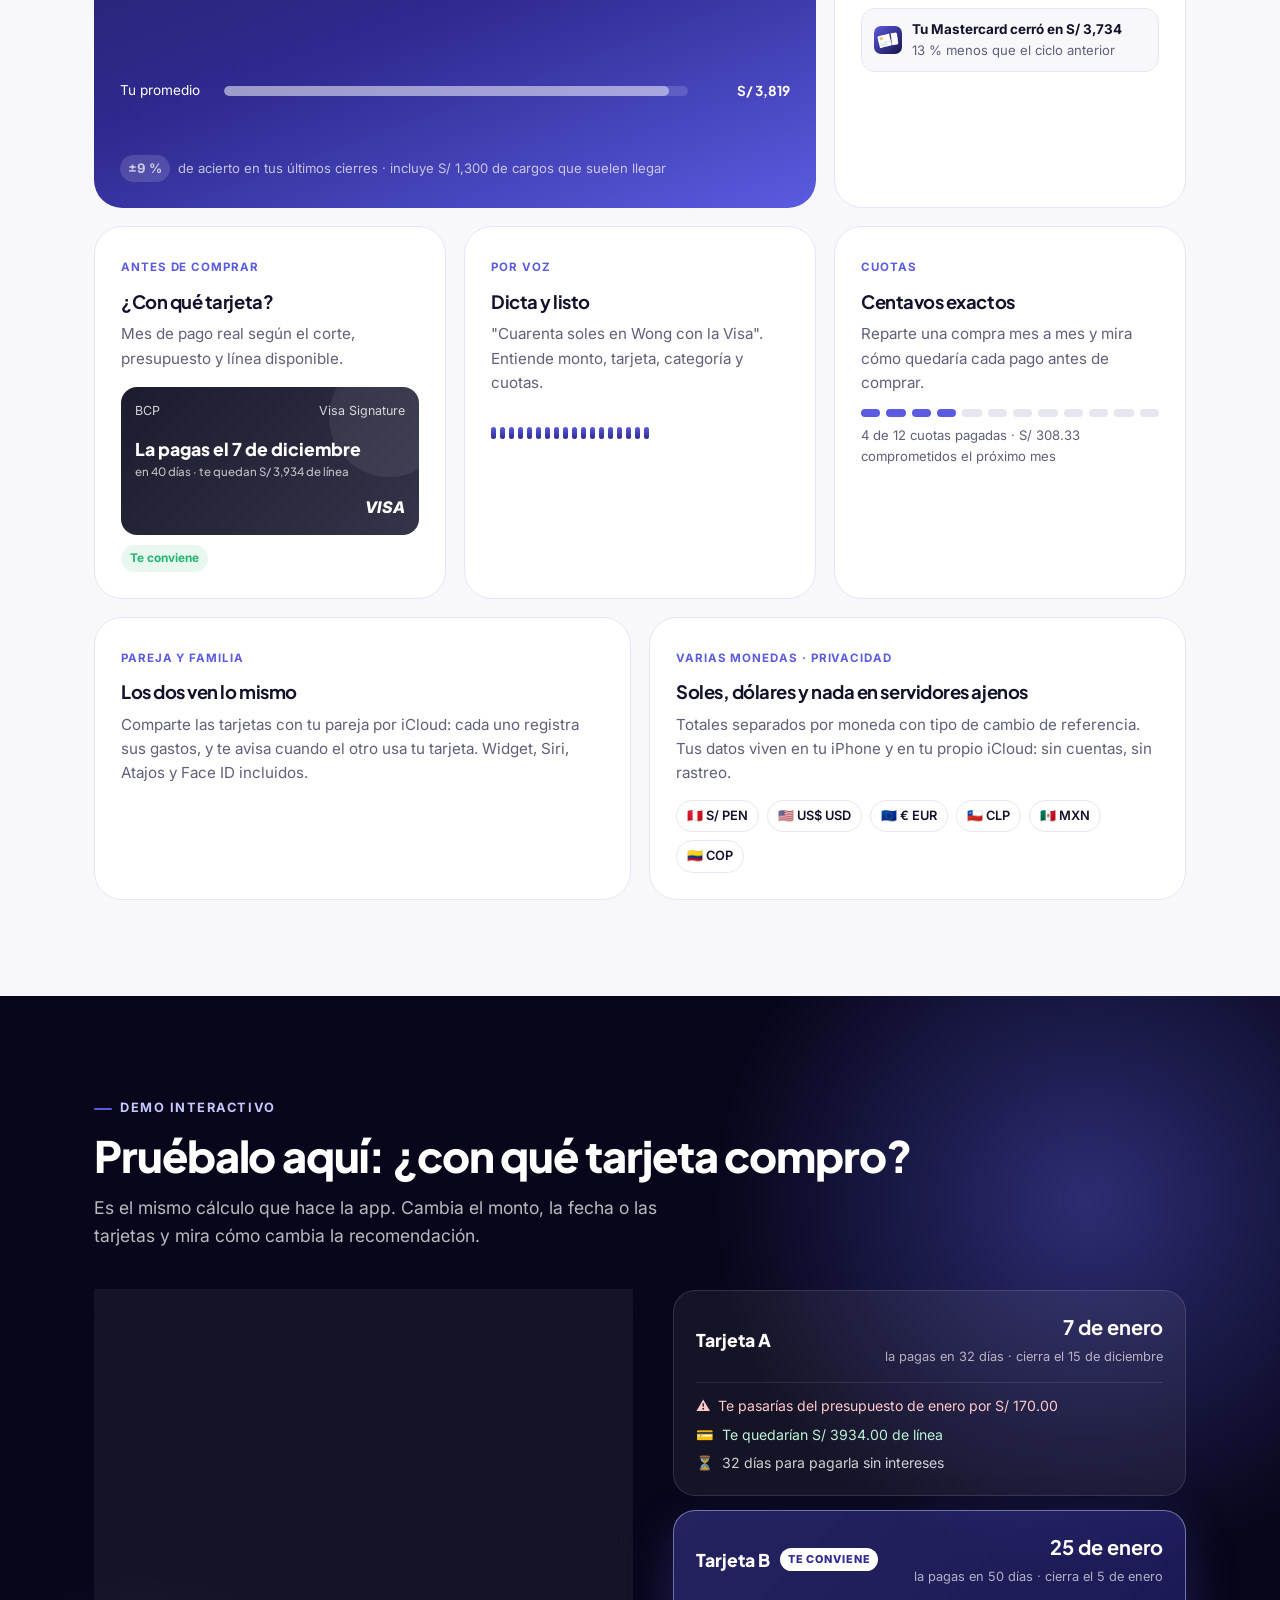
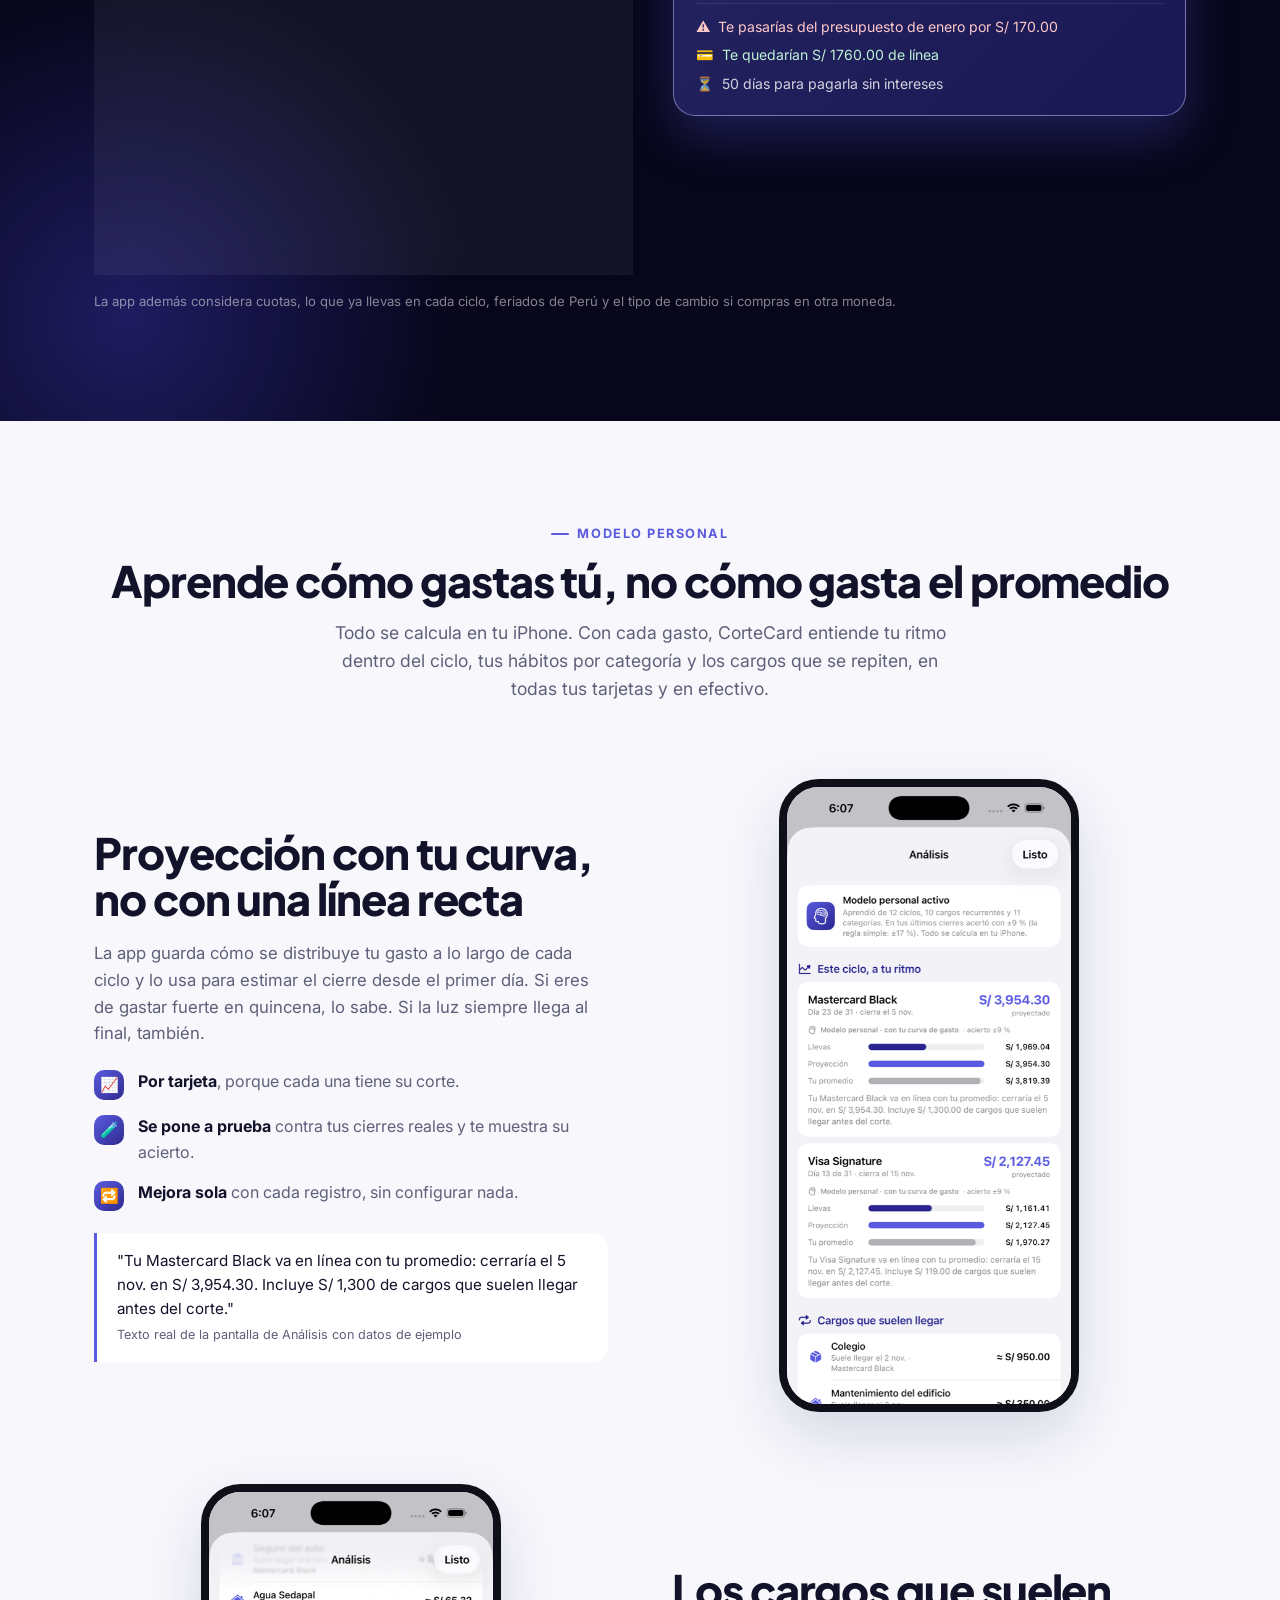
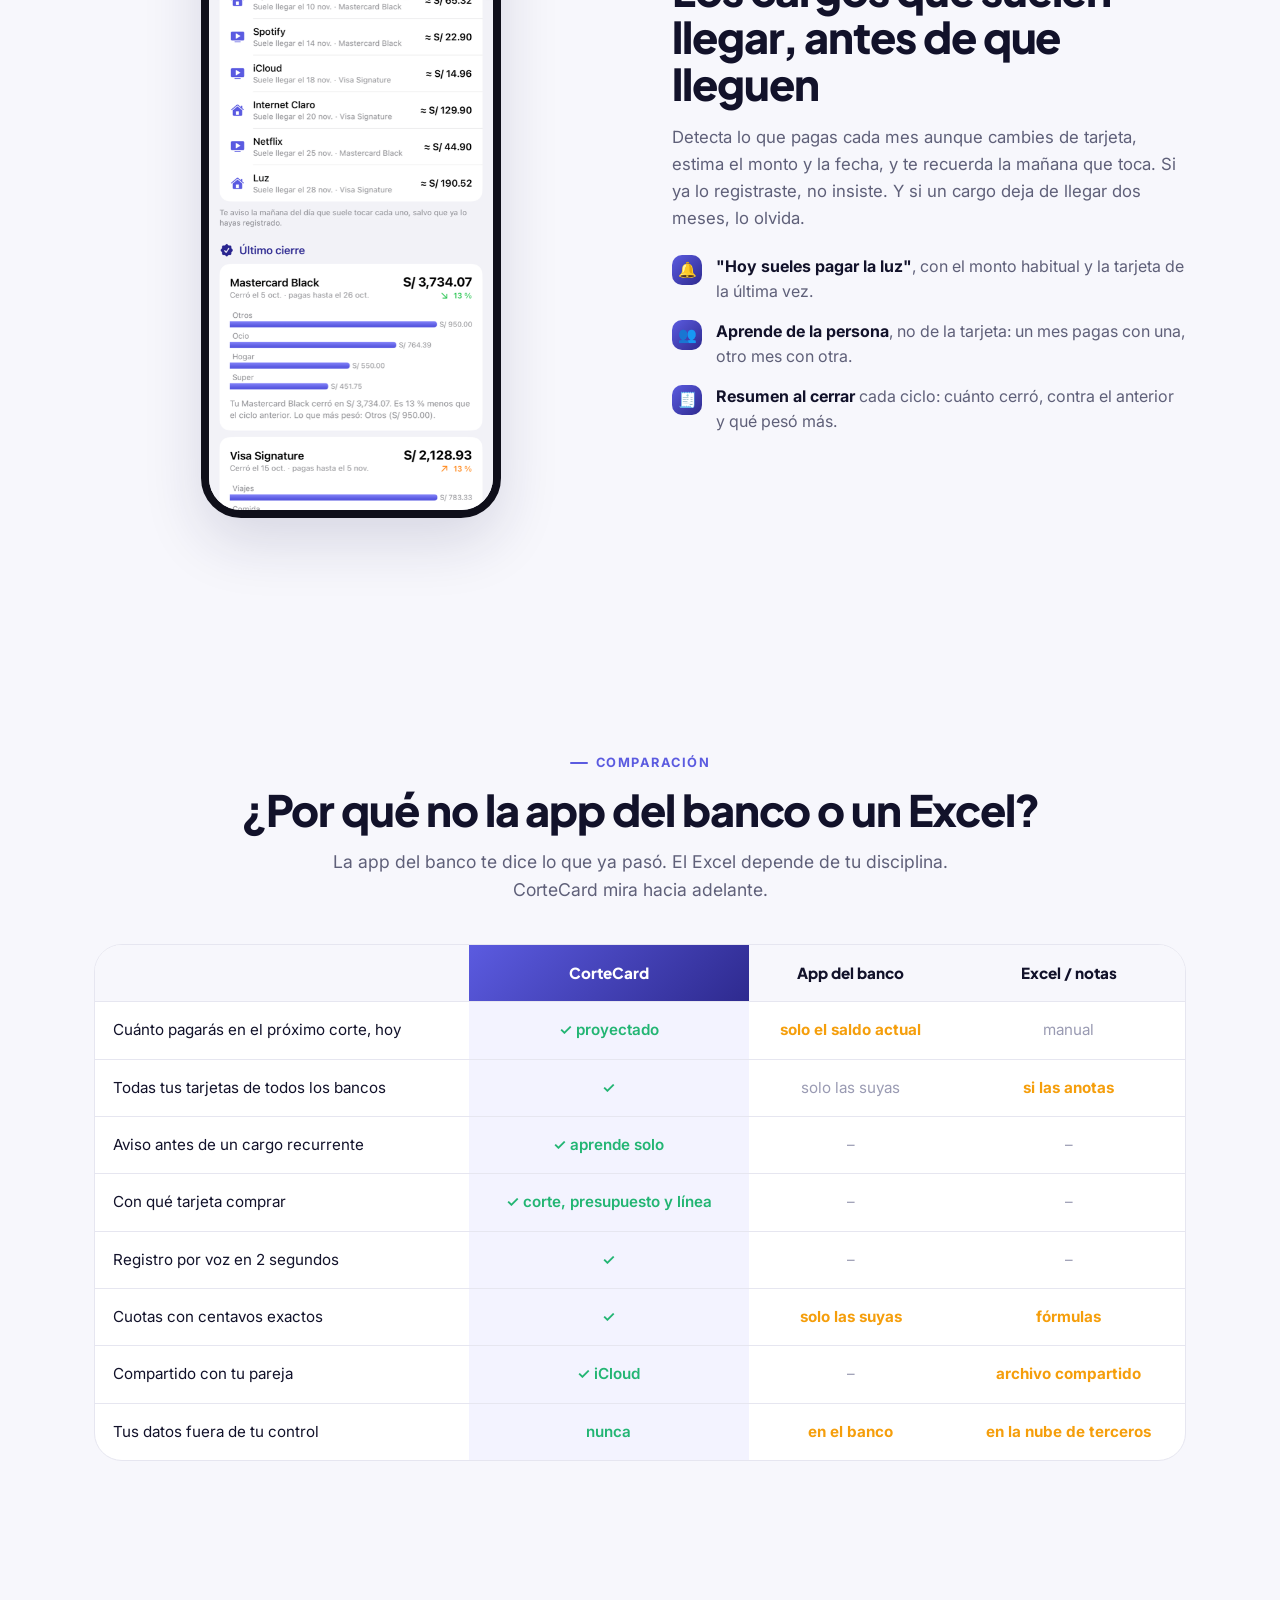
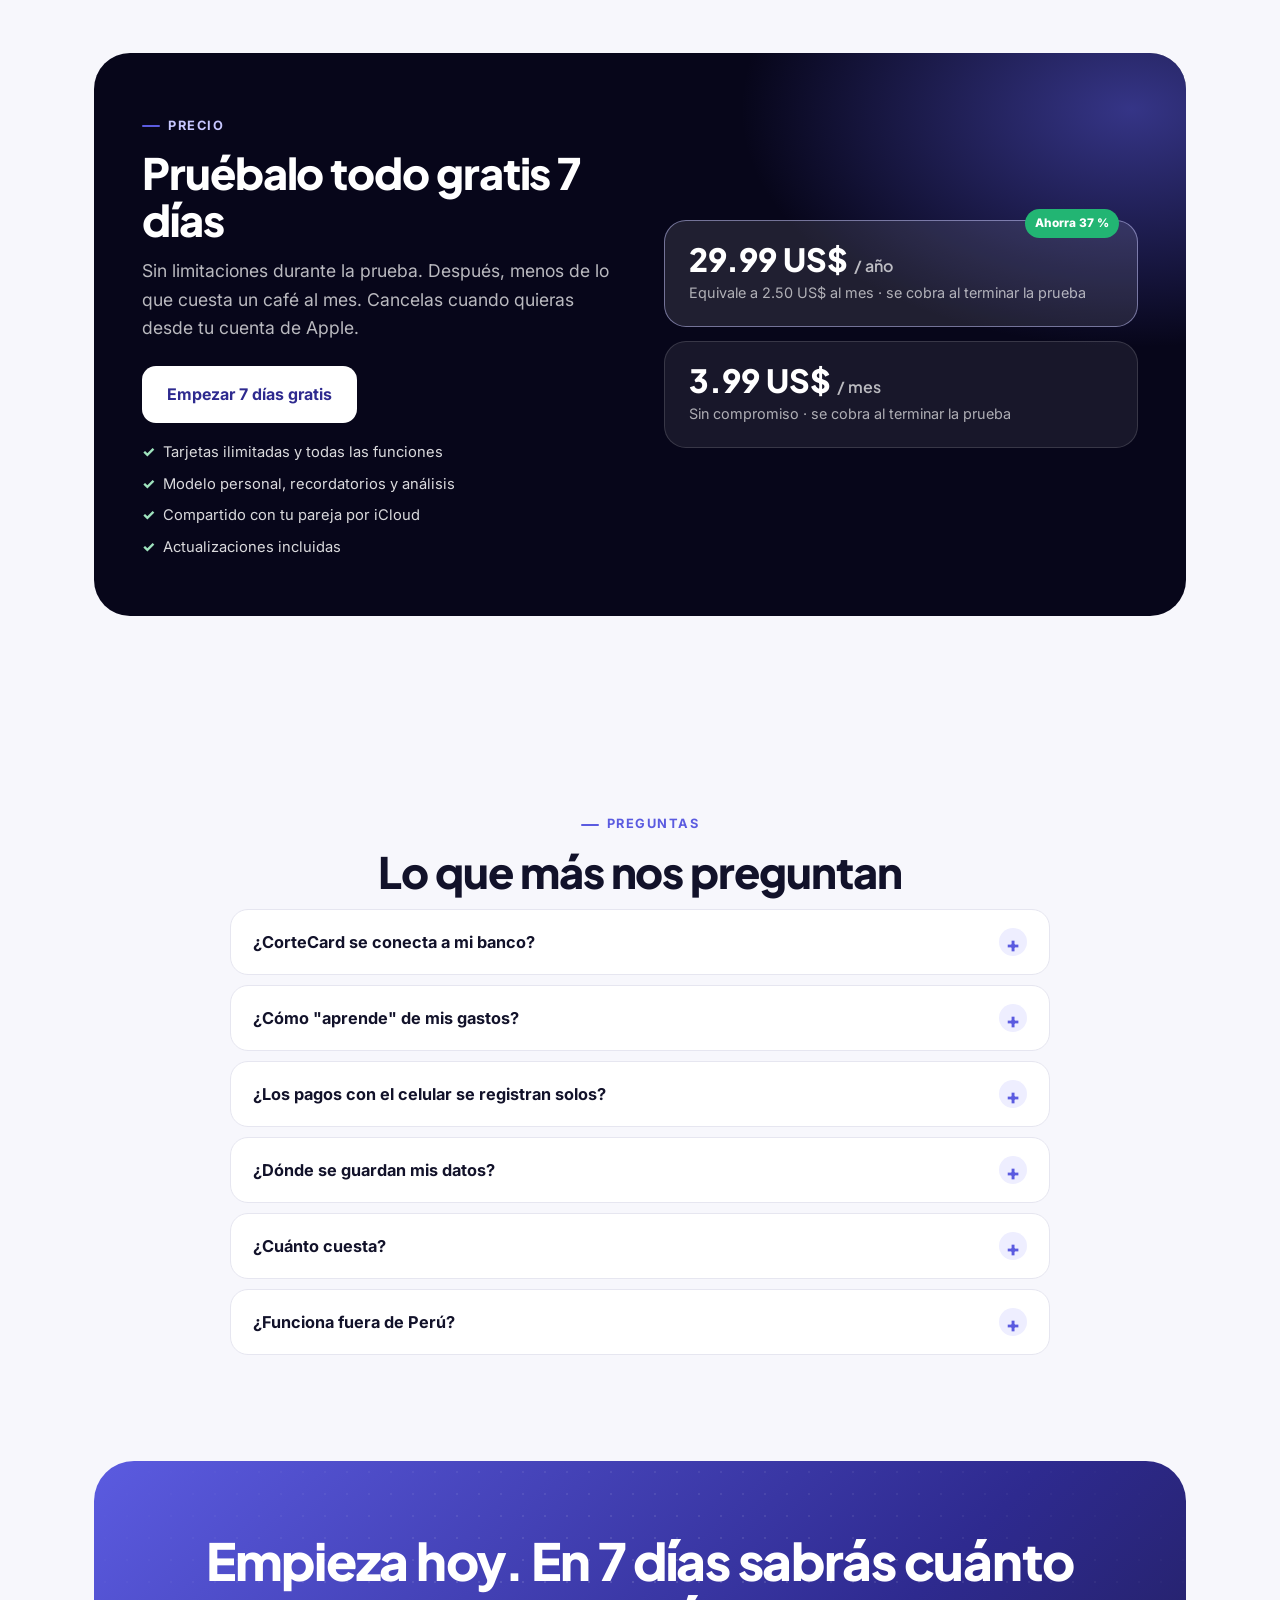
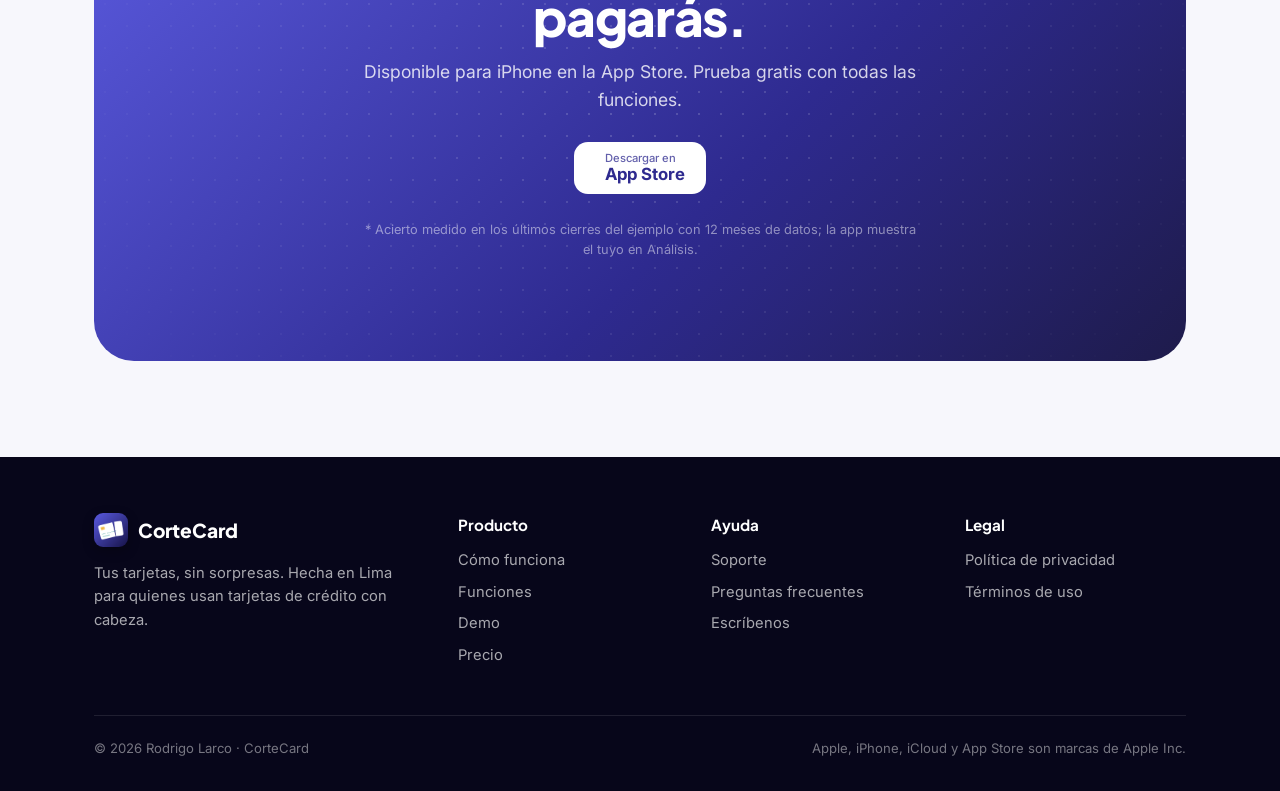
==== commit b76a13d9: "Sitio profesional: portada con tres teléfonos, cómo funciona, bento de funciones, demo interactivo d" ====
--- a/index.html
+++ b/index.html
@@ -4,205 +4,319 @@
 <meta charset="utf-8">
 <meta name="viewport" content="width=device-width,initial-scale=1">
 <title>CorteCard — Tus tarjetas, sin sorpresas</title>
-<meta name="description" content="CorteCard aprende cómo gastas, te dice cuánto pagarás en el próximo corte de cada tarjeta, te avisa antes de cada cargo recurrente y te sugiere con qué tarjeta comprar.">
+<meta name="description" content="CorteCard aprende cómo gastas, proyecta cuánto pagarás en el próximo corte de cada tarjeta, te avisa antes de cada cargo recurrente y te dice con qué tarjeta comprar. Para iPhone.">
 <meta property="og:title" content="CorteCard — Tus tarjetas, sin sorpresas">
 <meta property="og:description" content="Aprende cómo gastas, proyecta tu próximo corte, te avisa de los cargos que suelen llegar y te dice con qué tarjeta comprar.">
 <meta property="og:image" content="img/inicio.png">
-<link rel="stylesheet" href="estilo.css">
-<link rel="icon" href="img/icono.png">
-<link rel="apple-touch-icon" href="img/icono.png">
+<link rel="preconnect" href="https://fonts.googleapis.com"><link rel="preconnect" href="https://fonts.gstatic.com" crossorigin>
+<link href="https://fonts.googleapis.com/css2?family=Inter:wght@400;500;600;700&family=Plus+Jakarta+Sans:wght@600;700;800&display=swap" rel="stylesheet">
+<link rel="stylesheet" href="estilo.css?v=20261028c">
+<link rel="icon" href="img/icono.png"><link rel="apple-touch-icon" href="img/icono.png">
 </head>
 <body>
-<header><div class="nav">
+<header id="cab"><div class="nav">
   <a class="marca" href="./"><img src="img/icono.png" alt="">CorteCard</a>
-  <nav><a href="#momento">Así se usa</a><a href="#aprende">Aprende de ti</a><a href="#funciones">Funciones</a><a href="#precio">Precio</a><a href="#faq">Preguntas</a><a href="soporte.html">Soporte</a><a class="cta" href="#descargar">Descargar</a></nav>
+  <button class="hamb" id="hamb" aria-label="Menú">☰</button>
+  <nav id="menu"><a href="#como">Cómo funciona</a><a href="#funciones">Funciones</a><a href="#demo">Demo</a><a href="#precio">Precio</a><a href="#faq">Preguntas</a><a href="soporte.html">Soporte</a><a class="cta" href="#descargar">Descargar</a></nav>
 </div></header>
 
-<div class="hero"><div class="in">
+<!-- ===== HERO ===== -->
+<div class="hero"><div class="malla"></div><div class="rejilla"></div>
+<div class="wrap in">
   <div>
-    <div class="pill">🧠 <b>Nuevo:</b> modelo personal que aprende de tus gastos</div>
-    <h1>Tus tarjetas,<br><span>sin sorpresas.</span></h1>
-    <p class="lead">CorteCard aprende cómo gastas, te dice cuánto pagarás en el próximo corte de cada tarjeta, te avisa antes de cada cargo que suele llegar y te sugiere con qué tarjeta comprar.</p>
-    <div class="botones">
-      <a class="btn" href="#descargar"> Descargar en App Store</a>
-      <a class="btn sec" href="#aprende">Ver cómo aprende</a>
-    </div>
-    <p class="nota">7 días gratis con todo. Luego 3.99 US$ al mes o 29.99 US$ al año.</p>
-    <div class="cifras">
-      <div><b>±9 %</b><span>de acierto al proyectar tu corte*</span></div>
-      <div><b>2 seg</b><span>para registrar un gasto por voz</span></div>
-      <div><b>0</b><span>claves bancarias: tus datos son tuyos</span></div>
-    </div>
-  </div>
-  <div>
-    <div class="telefono">
-      <div class="pantallas" id="pantallas">
-        <img src="img/inicio.png" alt="Inicio: cuánto llevas en el ciclo y cuándo es tu corte">
-        <img src="img/analisis.png" alt="Análisis: proyección del cierre con tu curva de gasto">
-        <img src="img/recurrentes.png" alt="Cargos que suelen llegar, con fecha y monto estimado">
-        <img src="img/tarjeta.png" alt="Con qué tarjeta comprar: fecha de pago, presupuesto y línea">
-        <img src="img/voucher.png" alt="Comprobante de un gasto">
-        <img src="img/categorias.png" alt="Categorías y presupuestos">
-        <img src="img/historial.png" alt="Historial de pagos">
-      </div>
-    </div>
+    <div class="pill rv"><b>Nuevo</b> Modelo personal que aprende de tus gastos</div>
+    <h1 class="rv d1">Tus tarjetas,<br><span>sin sorpresas.</span></h1>
+    <p class="lead rv d2">CorteCard aprende cómo gastas, te dice cuánto pagarás en el próximo corte de cada tarjeta, te avisa antes de cada cargo que suele llegar y te sugiere con qué tarjeta comprar. Todo en tu iPhone, sin claves bancarias.</p>
+    <div class="botones rv d3">
+      <a class="btn negro store" href="#descargar"><span class="ap"></span><span><small>Disponible en</small><b>App Store</b></span></a>
+      <a class="btn fantasma" href="#demo">Probar el demo ↓</a>
+    </div>
+    <div class="confianza rv d3"><span><i>★★★★★</i> 7 días gratis con todo</span><span>🔒 Sin claves bancarias</span><span>🇵🇪 Hecho en Lima</span></div>
+    <div class="cifras rv d4">
+      <div><span class="num" data-n="9" data-pre="±" data-suf=" %">±9 %</span><small>de acierto al proyectar tu corte*</small></div>
+      <div><span class="num" data-n="2" data-suf=" seg">2 seg</span><small>para registrar un gasto por voz</small></div>
+      <div><span class="num">0</span><small>datos tuyos fuera de tu iPhone</small></div>
+    </div>
+  </div>
+  <div class="escena rv d2">
+    <div class="tel i"><div class="pant"><img src="img/analisis.png" alt="Análisis con proyección del cierre"></div></div>
+    <div class="tel d"><div class="pant"><img src="img/tarjeta.png" alt="Con qué tarjeta comprar"></div></div>
+    <div class="tel c"><div class="pant pantallas" id="pantallas">
+      <img src="img/inicio.png" alt="Inicio">
+      <img src="img/recurrentes.png" alt="Cargos que suelen llegar">
+      <img src="img/voucher.png" alt="Comprobante">
+      <img src="img/categorias.png" alt="Categorías y presupuestos">
+      <img src="img/historial.png" alt="Historial">
+    </div></div>
     <div class="puntos" id="puntos"></div>
-    <p class="pista">Desliza el teléfono para ver más pantallas</p>
+    <div class="chip a"><img src="img/icono.png" alt=""><div><b>Hoy sueles pagar la luz</b><span>≈ S/ 190 · Visa Signature</span></div></div>
+    <div class="chip b"><div class="pct">±9 %</div><div><b>Acierto del modelo</b><span>en tus últimos cierres</span></div></div>
+    <div class="chip c"><div class="ok">✓</div><div><b>Mastercard cierra en 8 días</b><span>Proyección: S/ 3,954</span></div></div>
   </div>
 </div></div>
 
-
-<section id="momento" class="momento">
-  <div class="foto">
+<div class="bancos"><div class="wrap">
+  <p>Funciona con cualquier tarjeta</p>
+  <span class="b">BCP</span><span class="b">Interbank</span><span class="b">BBVA</span><span class="b">Scotiabank</span><span class="b">Diners</span><span class="b">Falabella</span><span class="b">Ripley</span><span class="b">io</span>
+</div></div>
+
+<!-- ===== CÓMO FUNCIONA ===== -->
+<section id="como"><div class="wrap">
+  <div class="centro rv"><span class="kicker">Cómo funciona</span><h2>Tres pasos y la app trabaja sola</h2><p class="sub">Sin conectar bancos ni importar estados de cuenta. Tú registras en segundos; CorteCard calcula, aprende y te avisa.</p></div>
+  <div class="pasos">
+    <div class="paso rv"><span class="n">1</span><div class="ico">💳</div><h3>Agrega tus tarjetas</h3><p>Nombre, banco, línea, día de corte y día de pago. Una vez. CorteCard calcula cada ciclo y mueve el pago al día hábil correcto.</p></div>
+    <div class="paso rv d1"><span class="n">2</span><div class="ico">🎙️</div><h3>Registra en 2 segundos</h3><p>Dicta "cuarenta soles en Wong con la Visa" o deja que los pagos con el celular se registren solos. Cada gasto tiene su comprobante.</p></div>
+    <div class="paso rv d2"><span class="n">3</span><div class="ico">🧠</div><h3>Deja que aprenda</h3><p>Con tres ciclos, el modelo personal proyecta tu cierre con tu propia curva de gasto, detecta cargos recurrentes y te recuerda cuándo tocan.</p></div>
+  </div>
+</div></section>
+
+<!-- ===== MOMENTO ===== -->
+<section id="momento" class="momento"><div class="wrap in">
+  <div class="foto rv">
     <img src="img/cafeteria.jpg" alt="Persona pagando con el celular en una cafetería">
     <div class="flot voz">🎙️ <span>“dieciocho cincuenta en la cafetería con la Visa”</span></div>
-    <div class="flot aviso">
-      <img src="img/icono.png" alt="">
-      <div><b>Registré S/ 18.50 en Cafetería</b><span>Con tu Visa Signature · te quedan S/ 3,934.64 disponibles</span></div>
-      <em>ahora</em>
-    </div>
-    <div class="flot recibo">
-      <div class="monto">S/ 18.50</div>
-      <div class="det"><span>Cafetería · Comida</span><span>Cierra 15 nov. · pagas hasta 7 dic.</span></div>
-    </div>
-  </div>
-  <div class="texto">
+    <div class="flot aviso"><img src="img/icono.png" alt=""><div><b>Registré S/ 18.50 en Cafetería</b><span>Con tu Visa Signature · te quedan S/ 3,934.64 disponibles</span></div><em>ahora</em></div>
+    <div class="flot recibo"><div class="monto">S/ 18.50</div><div class="det"><span>Cafetería · Comida</span><span>Cierra 15 nov. · pagas hasta 7 dic.</span></div></div>
+  </div>
+  <div class="texto rv d1">
     <span class="kicker">En la vida real</span>
     <h2>Pagas el café, lo dictas, y ya está anotado</h2>
     <p>Un gasto se registra en el momento, no cuando llega el estado de cuenta. Dicta en dos segundos, o deja que el pago con el celular se registre solo, y CorteCard te confirma con un comprobante: en qué cierre cae, cuánto llevas y cuánto te queda.</p>
-    <ul>
-      <li><i>⚡</i><div><b>Sin fricción</b>: botón de voz en la app, el widget, el Centro de control o el botón de Acción.</div></li>
-      <li><i>🧠</i><div><b>Cada gasto enseña al modelo</b>: tu proyección del corte mejora con cada registro.</div></li>
-      <li><i>👀</i><div><b>Lo ves al instante</b>: cuánto llevas en el ciclo y cuánto te queda de línea, tarjeta por tarjeta.</div></li>
+    <ul class="lista">
+      <li><i>⚡</i><div><b>Sin fricción.</b> Botón de voz en la app, el widget, el Centro de control o el botón de Acción.</div></li>
+      <li><i>🧠</i><div><b>Cada gasto enseña al modelo.</b> Tu proyección del corte mejora con cada registro.</div></li>
+      <li><i>👀</i><div><b>Lo ves al instante.</b> Cuánto llevas en el ciclo y cuánto te queda de línea, tarjeta por tarjeta.</div></li>
     </ul>
   </div>
-</section>
-
-<section id="aprende">
-  <span class="kicker">Modelo personal</span>
-  <h2>Aprende cómo gastas tú, no cómo gasta el promedio</h2>
-  <p class="sub">Todo se calcula en tu iPhone. Con cada gasto que registras, CorteCard entiende tu ritmo dentro del ciclo, tus hábitos por categoría y los cargos que se repiten, en todas tus tarjetas y en efectivo.</p>
-
+</div></section>
+
+<!-- ===== BENTO ===== -->
+<section id="funciones"><div class="wrap">
+  <div class="centro rv"><span class="kicker">Funciones</span><h2>Todo lo que una tarjeta de crédito necesita</h2><p class="sub">Pensada para tarjetas de Perú y Latinoamérica: ciclos de corte, fecha de pago, cuotas, presupuestos y más de una moneda.</p></div>
+  <div class="bento">
+    <div class="caja c1 rv">
+      <span class="et">Modelo personal</span>
+      <h3>Sabe cuánto cerrará tu tarjeta antes del corte</h3>
+      <p>No es una regla de tres. Aprende la forma de tu ciclo (quincenas, fines de semana, los cargos del final) y proyecta con tu propia curva. Se evalúa a sí mismo y solo se usa cuando acierta más que la regla simple.</p>
+      <div class="mini">
+        <div class="fila"><span>Llevas</span><div class="barra"><i style="--w:50%;background:#C7C7FF"></i></div><b>S/ 1,969</b></div>
+        <div class="fila"><span>Proyección</span><div class="barra"><i style="--w:100%;background:#fff"></i></div><b>S/ 3,954</b></div>
+        <div class="fila"><span>Tu promedio</span><div class="barra"><i style="--w:96%;background:rgba(255,255,255,.45)"></i></div><b>S/ 3,819</b></div>
+        <div class="nota"><em>±9 %</em> de acierto en tus últimos cierres · incluye S/ 1,300 de cargos que suelen llegar</div>
+      </div>
+    </div>
+    <div class="caja c2 rv d1">
+      <span class="et">Recordatorios</span>
+      <h3>Te avisa antes de cada cargo recurrente</h3>
+      <p>Luz, agua, mantenimiento, Netflix, colegio: detecta lo que se repite y te lo recuerda la mañana que toca.</p>
+      <div class="pila">
+        <div class="aviso"><img src="img/icono.png" alt=""><div><b>Hoy sueles pagar la luz</b><span>≈ S/ 190 · Visa Signature</span></div></div>
+        <div class="aviso"><img src="img/icono.png" alt=""><div><b>Mantenimiento del edificio</b><span>Suele llegar el 2 nov. · ≈ S/ 350</span></div></div>
+        <div class="aviso"><img src="img/icono.png" alt=""><div><b>Tu Mastercard cerró en S/ 3,734</b><span>13 % menos que el ciclo anterior</span></div></div>
+      </div>
+    </div>
+    <div class="caja c3 rv">
+      <span class="et">Antes de comprar</span>
+      <h3>¿Con qué tarjeta?</h3>
+      <p>Mes de pago real según el corte, presupuesto y línea disponible.</p>
+      <div class="mtar"><div class="t"><span>BCP</span><span>Visa Signature</span></div><div class="f">La pagas el 7 de diciembre<small>en 40 días · te quedan S/ 3,934 de línea</small></div><div class="v">VISA</div></div>
+      <span class="etiq">Te conviene</span>
+    </div>
+    <div class="caja c4 rv d1">
+      <span class="et">Por voz</span>
+      <h3>Dicta y listo</h3>
+      <p>"Cuarenta soles en Wong con la Visa". Entiende monto, tarjeta, categoría y cuotas.</p>
+      <div class="onda"><i></i><i></i><i></i><i></i><i></i><i></i><i></i><i></i><i></i><i></i><i></i><i></i><i></i><i></i><i></i><i></i><i></i><i></i></div>
+    </div>
+    <div class="caja c5 rv d2">
+      <span class="et">Cuotas</span>
+      <h3>Centavos exactos</h3>
+      <p>Reparte una compra mes a mes y mira cómo quedaría cada pago antes de comprar.</p>
+      <div class="cuotas"><i class="p"></i><i class="p"></i><i class="p"></i><i class="p"></i><i></i><i></i><i></i><i></i><i></i><i></i><i></i><i></i></div>
+      <p style="margin-top:8px;font-size:.82rem">4 de 12 cuotas pagadas · S/ 308.33 comprometidos el próximo mes</p>
+    </div>
+    <div class="caja c6 rv">
+      <span class="et">Pareja y familia</span>
+      <h3>Los dos ven lo mismo</h3>
+      <p>Comparte las tarjetas con tu pareja por iCloud: cada uno registra sus gastos, y te avisa cuando el otro usa tu tarjeta. Widget, Siri, Atajos y Face ID incluidos.</p>
+    </div>
+    <div class="caja c7 rv d1">
+      <span class="et">Varias monedas · privacidad</span>
+      <h3>Soles, dólares y nada en servidores ajenos</h3>
+      <p>Totales separados por moneda con tipo de cambio de referencia. Tus datos viven en tu iPhone y en tu propio iCloud: sin cuentas, sin rastreo.</p>
+      <div class="monedas"><span>🇵🇪 S/ PEN</span><span>🇺🇸 US$ USD</span><span>🇪🇺 € EUR</span><span>🇨🇱 CLP</span><span>🇲🇽 MXN</span><span>🇨🇴 COP</span></div>
+    </div>
+  </div>
+</div></section>
+
+<!-- ===== DEMO ===== -->
+<section id="demo" class="demo"><div class="wrap">
+  <div class="rv"><span class="kicker">Demo interactivo</span><h2>Pruébalo aquí: ¿con qué tarjeta compro?</h2><p class="sub">Es el mismo cálculo que hace la app. Cambia el monto, la fecha o las tarjetas y mira cómo cambia la recomendación.</p></div>
+  <div class="in">
+    <div class="panel rv d1">
+      <div class="campo"><label>¿Qué compras y cuánto cuesta?</label><input id="d-monto" type="number" value="450" min="1" step="1"><div class="ayuda">En soles. Ejemplo: zapatillas 450.</div></div>
+      <div class="campo"><label>Fecha de la compra</label><input id="d-fecha" type="date"></div>
+      <div class="dos">
+        <div class="campo"><label>Corte A (día)</label><input id="a-corte" type="number" value="15" min="1" max="28"></div>
+        <div class="campo"><label>Pago A (día)</label><input id="a-pago" type="number" value="7" min="1" max="28"></div>
+        <div class="campo"><label>Línea A (S/)</label><input id="a-linea" type="number" value="4384" min="0"></div>
+        <div class="campo"><label>Corte B (día)</label><input id="b-corte" type="number" value="5" min="1" max="28"></div>
+        <div class="campo"><label>Pago B (día)</label><input id="b-pago" type="number" value="25" min="1" max="28"></div>
+        <div class="campo"><label>Línea B (S/)</label><input id="b-linea" type="number" value="2210" min="0"></div>
+      </div>
+      <div class="campo"><label>Presupuesto mensual de la categoría</label><input id="d-pres" type="number" value="400" min="0"><div class="ayuda">Lo que ya tienes comprometido en cada mes se simula con S/ 120.</div></div>
+    </div>
+    <div class="tarjetas-demo rv d2" id="d-salida"></div>
+  </div>
+  <p class="nota">La app además considera cuotas, lo que ya llevas en cada ciclo, feriados de Perú y el tipo de cambio si compras en otra moneda.</p>
+</div></section>
+
+<!-- ===== DETALLE ===== -->
+<section id="aprende"><div class="wrap">
+  <div class="centro rv"><span class="kicker">Modelo personal</span><h2>Aprende cómo gastas tú, no cómo gasta el promedio</h2><p class="sub">Todo se calcula en tu iPhone. Con cada gasto, CorteCard entiende tu ritmo dentro del ciclo, tus hábitos por categoría y los cargos que se repiten, en todas tus tarjetas y en efectivo.</p></div>
   <div class="fila">
-    <div class="texto">
-      <h2>Sabe cuánto cerrará tu tarjeta antes del corte</h2>
-      <p>No es una regla de tres. CorteCard aprende la forma de tu ciclo (quincenas, fines de semana, los cargos que llegan al final) y proyecta el cierre de cada tarjeta con tu propia curva de gasto. Y te dice qué tan bien acertó en los cierres anteriores.</p>
-      <ul>
-        <li><i>📈</i><div><b>Proyección por tarjeta</b> con lo que llevas, tu promedio y lo que suele llegar antes del corte.</div></li>
-        <li><i>✅</i><div><b>Se evalúa a sí mismo</b>: solo usa el modelo cuando acierta más que la regla simple.</div></li>
-        <li><i>🔒</i><div><b>Nada sale de tu iPhone</b>. Sin cuentas, sin servidores, sin claves bancarias.</div></li>
-      </ul>
-    </div>
-    <img class="shot" src="img/analisis.png" alt="Pantalla de análisis con la proyección del cierre">
-  </div>
-
+    <div class="texto rv"><h2>Proyección con tu curva, no con una línea recta</h2><p>La app guarda cómo se distribuye tu gasto a lo largo de cada ciclo y lo usa para estimar el cierre desde el primer día. Si eres de gastar fuerte en quincena, lo sabe. Si la luz siempre llega al final, también.</p>
+      <ul class="lista"><li><i>📈</i><div><b>Por tarjeta</b>, porque cada una tiene su corte.</div></li><li><i>🧪</i><div><b>Se pone a prueba</b> contra tus cierres reales y te muestra su acierto.</div></li><li><i>🔁</i><div><b>Mejora sola</b> con cada registro, sin configurar nada.</div></li></ul>
+      <div class="cita">"Tu Mastercard Black va en línea con tu promedio: cerraría el 5 nov. en S/ 3,954.30. Incluye S/ 1,300 de cargos que suelen llegar antes del corte."<small>Texto real de la pantalla de Análisis con datos de ejemplo</small></div>
+    </div>
+    <img class="shot rv d1" src="img/analisis.png" alt="Pantalla de análisis">
+  </div>
   <div class="fila inv">
-    <div class="texto">
-      <h2>Te avisa antes de que llegue cada cargo recurrente</h2>
-      <p>La luz, el agua, el mantenimiento, Netflix, el colegio: CorteCard detecta lo que pagas cada mes, con qué tarjeta y en qué fecha, y te lo recuerda la mañana del día que suele tocar. Si ya lo registraste, no te molesta.</p>
-      <div class="burbujas">
-        <div class="burbuja"><img src="img/icono.png" alt=""><div><b>Hoy sueles pagar la luz</b><span>≈ S/ 190 con tu Visa Signature. ¿Ya llegó el recibo?</span></div></div>
-        <div class="burbuja"><img src="img/icono.png" alt=""><div><b>Mantenimiento del edificio</b><span>Suele llegar el 2 de nov. · ≈ S/ 350 · Mastercard Black</span></div></div>
-        <div class="burbuja"><img src="img/icono.png" alt=""><div><b>Tu Mastercard Black cerró en S/ 3,734</b><span>13 % menos que el ciclo anterior. Pagas hasta el 26 oct.</span></div></div>
-      </div>
-    </div>
-    <img class="shot" src="img/recurrentes.png" alt="Lista de cargos que suelen llegar">
-  </div>
-
-  <div class="fila">
-    <div class="texto">
-      <h2>Antes de comprar, te dice con qué tarjeta te conviene</h2>
-      <p>Escribe o dicta "zapatillas 450" y CorteCard compara tus tarjetas: en qué mes pagarías con cada una según su corte, si te alcanza el presupuesto de esa categoría, cuánta línea te quedaría y cuántos días tendrías para pagar. Con cuotas también.</p>
-      <ul>
-        <li><i>📅</i><div><b>Mes de pago</b> real según la fecha de corte de cada tarjeta.</div></li>
-        <li><i>🎯</i><div><b>Presupuesto</b> de la categoría en ese mes, con lo que ya tienes comprometido.</div></li>
-        <li><i>💳</i><div><b>Línea disponible</b> y días para pagar, tarjeta por tarjeta.</div></li>
-      </ul>
-    </div>
-    <img class="shot" src="img/tarjeta.png" alt="Sugerencia de tarjeta para una compra">
-  </div>
-
-  <div class="fila inv">
-    <div class="texto">
-      <h2>Cada gasto, un comprobante</h2>
-      <p>Dicta "cuarenta soles en Wong con la Visa" y en dos segundos tienes el gasto registrado y su comprobante: tarjeta, categoría, hora, en qué cierre cae y hasta cuándo lo pagas. Los pagos con el celular se registran solos y, si toca el aviso, ves el comprobante.</p>
-      <ul>
-        <li><i>🎙️</i><div><b>Por voz</b>, desde la app, el widget, el Centro de control o el botón de Acción.</div></li>
-        <li><i>📱</i><div><b>Pagos con el celular</b> registrados automáticamente con una automatización de Atajos.</div></li>
-        <li><i>🧾</i><div><b>Comprobante</b> para compartir o corregir con un toque.</div></li>
-      </ul>
-    </div>
-    <img class="shot" src="img/voucher.png" alt="Comprobante de un gasto">
-  </div>
-</section>
-
-<section id="funciones">
-  <span class="kicker">Y además</span>
-  <h2>Todo lo que una tarjeta de crédito necesita</h2>
-  <p class="sub">Pensada para tarjetas de Perú y Latinoamérica: ciclos de corte, fecha de pago, cuotas y más de una moneda.</p>
-  <div class="grid">
-    <div class="card"><div class="ico">✂️</div><h3>Cada tarjeta, su ciclo</h3><p>Día de corte y día de pago por tarjeta. Si el pago cae en fin de semana o feriado, se mueve al día hábil correcto.</p></div>
-    <div class="card"><div class="ico">🧾</div><h3>Compras en cuotas</h3><p>Reparte una compra mes a mes con los centavos exactos y mira cómo quedaría cada pago antes de comprar.</p></div>
-    <div class="card"><div class="ico">🎯</div><h3>Presupuestos por mes de pago</h3><p>Un presupuesto por categoría, tus ingresos y cuánto de tu mes ya está comprometido.</p></div>
-    <div class="card"><div class="ico">💱</div><h3>Varias monedas</h3><p>Soles y una segunda moneda con totales separados y tipo de cambio de referencia actualizado.</p></div>
-    <div class="card"><div class="ico">👩‍❤️‍👨</div><h3>Comparte con tu pareja</h3><p>Los dos registran gastos y ven lo mismo, sincronizado por iCloud. Avisos cuando el otro gasta con tu tarjeta.</p></div>
-    <div class="card"><div class="ico">✨</div><h3>Asistente</h3><p>Pregúntale en lenguaje natural: "¿cuánto gasté en comida este mes?" o "¿cuándo pago la Visa?".</p></div>
-    <div class="card"><div class="ico">🔔</div><h3>Recordatorios que importan</h3><p>Antes del corte, antes del pago, cuando te pasas de un presupuesto y cuando llega un cargo que esperabas.</p></div>
-    <div class="card"><div class="ico">🔐</div><h3>Privado de verdad</h3><p>Face ID, sin cuentas ni servidores nuestros. Tus datos viven en tu iPhone y en tu propio iCloud.</p></div>
-  </div>
-</section>
-
-<section id="precio">
-  <div class="precio">
-    <div>
-      <span class="kicker" style="color:#C7C7FF">Precio</span>
-      <h2>Pruébalo todo gratis 7 días</h2>
-      <p>Sin limitaciones durante la prueba. Después, menos de lo que cuesta un café al mes. Cancelas cuando quieras desde tu cuenta de Apple.</p>
-      <a class="btn" href="#descargar" style="margin-top:8px"> Empezar 7 días gratis</a>
-    </div>
-    <div class="planes">
-      <div class="plan"><div><b>29.99 US$ / año</b><small>Equivale a 2.50 US$ al mes</small></div><span class="ahorro">Ahorra 37 %</span></div>
-      <div class="plan"><div><b>3.99 US$ / mes</b><small>Sin compromiso</small></div></div>
-    </div>
-  </div>
-</section>
-
-<section id="faq" class="faq">
-  <span class="kicker">Preguntas</span>
-  <h2>Lo que más nos preguntan</h2>
-  <p class="sub"></p>
-  <details><summary>¿CorteCard se conecta a mi banco?</summary><p>No. Tú registras los gastos (por voz, escribiendo o con la automatización de pagos con el celular) y CorteCard hace las cuentas. No pide usuarios ni claves bancarias.</p></details>
-  <details><summary>¿Cómo "aprende" de mis gastos?</summary><p>Con lo que registras, la app calcula en tu iPhone tu curva de gasto dentro del ciclo, tus hábitos por categoría y los cargos que se repiten cada mes. Necesita unos tres ciclos para activar el modelo; mientras tanto usa una proyección simple y te lo dice.</p></details>
-  <details><summary>¿Dónde se guardan mis datos?</summary><p>En tu iPhone y, si activas la sincronización, en tu propia cuenta de iCloud. Nadie más tiene acceso, ni siquiera nosotros.</p></details>
-  <details><summary>¿Cuánto cuesta?</summary><p>Los primeros 7 días son gratis con todas las funciones. Después cuesta 3.99 US$ al mes o 29.99 US$ al año (precio local según tu país). Puedes cancelar cuando quieras desde los ajustes de tu cuenta de Apple.</p></details>
-  <details><summary>¿Funciona fuera de Perú?</summary><p>Sí. La moneda principal se detecta por el país de tu iPhone y puedes elegir una segunda moneda.</p></details>
-  <details><summary>¿Puedo corregir un gasto?</summary><p>Sí. Toca cualquier gasto para ver su comprobante y desde ahí editarlo o borrarlo.</p></details>
-</section>
-
-<section id="descargar" style="text-align:center">
-  <h2>Empieza hoy</h2>
-  <p class="sub" style="margin:0 auto 24px">Disponible para iPhone en la App Store.</p>
-  <a class="btn" style="background:var(--indigo);color:#fff" href="#"> Descargar en App Store</a>
-  <p style="color:var(--gris);font-size:.85rem;margin-top:28px">* Acierto medido en los últimos cierres del ejemplo con 12 meses de datos; la app muestra el suyo en Análisis.</p>
-</section>
-
-<footer>
-  © 2026 Rodrigo Larco · CorteCard<br>
-  <a href="privacidad.html">Política de privacidad</a> · <a href="https://www.apple.com/legal/internet-services/itunes/dev/stdeula/">Términos de uso</a> · <a href="soporte.html">Soporte</a>
-</footer>
+    <div class="texto rv"><h2>Los cargos que suelen llegar, antes de que lleguen</h2><p>Detecta lo que pagas cada mes aunque cambies de tarjeta, estima el monto y la fecha, y te recuerda la mañana que toca. Si ya lo registraste, no insiste. Y si un cargo deja de llegar dos meses, lo olvida.</p>
+      <ul class="lista"><li><i>🔔</i><div><b>"Hoy sueles pagar la luz"</b>, con el monto habitual y la tarjeta de la última vez.</div></li><li><i>👥</i><div><b>Aprende de la persona</b>, no de la tarjeta: un mes pagas con una, otro mes con otra.</div></li><li><i>🧾</i><div><b>Resumen al cerrar</b> cada ciclo: cuánto cerró, contra el anterior y qué pesó más.</div></li></ul>
+    </div>
+    <img class="shot rv d1" src="img/recurrentes.png" alt="Cargos que suelen llegar">
+  </div>
+</div></section>
+
+<!-- ===== COMPARATIVA ===== -->
+<section id="comparar"><div class="wrap">
+  <div class="centro rv"><span class="kicker">Comparación</span><h2>¿Por qué no la app del banco o un Excel?</h2><p class="sub">La app del banco te dice lo que ya pasó. El Excel depende de tu disciplina. CorteCard mira hacia adelante.</p></div>
+  <div class="rv d1" style="overflow:auto"><table class="tabla">
+    <thead><tr><th></th><th class="cc">CorteCard</th><th>App del banco</th><th>Excel / notas</th></tr></thead>
+    <tbody>
+      <tr><td>Cuánto pagarás en el próximo corte, hoy</td><td class="cc si">✓ proyectado</td><td class="med">solo el saldo actual</td><td class="no">manual</td></tr>
+      <tr><td>Todas tus tarjetas de todos los bancos</td><td class="cc si">✓</td><td class="no">solo las suyas</td><td class="med">si las anotas</td></tr>
+      <tr><td>Aviso antes de un cargo recurrente</td><td class="cc si">✓ aprende solo</td><td class="no">–</td><td class="no">–</td></tr>
+      <tr><td>Con qué tarjeta comprar</td><td class="cc si">✓ corte, presupuesto y línea</td><td class="no">–</td><td class="no">–</td></tr>
+      <tr><td>Registro por voz en 2 segundos</td><td class="cc si">✓</td><td class="no">–</td><td class="no">–</td></tr>
+      <tr><td>Cuotas con centavos exactos</td><td class="cc si">✓</td><td class="med">solo las suyas</td><td class="med">fórmulas</td></tr>
+      <tr><td>Compartido con tu pareja</td><td class="cc si">✓ iCloud</td><td class="no">–</td><td class="med">archivo compartido</td></tr>
+      <tr><td>Tus datos fuera de tu control</td><td class="cc si">nunca</td><td class="med">en el banco</td><td class="med">en la nube de terceros</td></tr>
+    </tbody>
+  </table></div>
+</div></section>
+
+<!-- ===== PRECIO ===== -->
+<section id="precio" class="precio"><div class="wrap"><div class="caja-precio">
+  <div class="rv"><span class="kicker">Precio</span><h2>Pruébalo todo gratis 7 días</h2><p class="sub">Sin limitaciones durante la prueba. Después, menos de lo que cuesta un café al mes. Cancelas cuando quieras desde tu cuenta de Apple.</p>
+    <a class="btn blanco" href="#descargar"> Empezar 7 días gratis</a>
+    <ul class="incluye"><li>Tarjetas ilimitadas y todas las funciones</li><li>Modelo personal, recordatorios y análisis</li><li>Compartido con tu pareja por iCloud</li><li>Actualizaciones incluidas</li></ul>
+  </div>
+  <div class="planes rv d1">
+    <div class="plan top"><span class="ahorro">Ahorra 37 %</span><div class="p">29.99 US$ <small>/ año</small></div><div class="d">Equivale a 2.50 US$ al mes · se cobra al terminar la prueba</div></div>
+    <div class="plan"><div class="p">3.99 US$ <small>/ mes</small></div><div class="d">Sin compromiso · se cobra al terminar la prueba</div></div>
+  </div>
+</div></div></section>
+
+<!-- ===== FAQ ===== -->
+<section id="faq" class="faq"><div class="wrap">
+  <div class="centro rv"><span class="kicker">Preguntas</span><h2>Lo que más nos preguntan</h2></div>
+  <div class="lista-faq rv d1">
+    <details><summary>¿CorteCard se conecta a mi banco?</summary><p>No. Tú registras los gastos (por voz, escribiendo o con la automatización de pagos con el celular) y CorteCard hace las cuentas. No pide usuarios ni claves bancarias, y por eso funciona con cualquier tarjeta de cualquier banco.</p></details>
+    <details><summary>¿Cómo "aprende" de mis gastos?</summary><p>Con lo que registras, la app calcula en tu iPhone tu curva de gasto dentro del ciclo, tus hábitos por categoría y los cargos que se repiten cada mes. Necesita unos tres ciclos para activar el modelo; mientras tanto usa una proyección simple y te lo dice.</p></details>
+    <details><summary>¿Los pagos con el celular se registran solos?</summary><p>Sí, con una automatización de Atajos de tipo "Transacción" que se configura una vez (la app te guía). Cada pago llega con monto, comercio y tarjeta; si la tarjeta no coincide, te avisa para corregirla o crearla.</p></details>
+    <details><summary>¿Dónde se guardan mis datos?</summary><p>En tu iPhone y, si activas la sincronización, en tu propia cuenta de iCloud. Nadie más tiene acceso, ni siquiera nosotros.</p></details>
+    <details><summary>¿Cuánto cuesta?</summary><p>Los primeros 7 días son gratis con todas las funciones. Después cuesta 3.99 US$ al mes o 29.99 US$ al año (precio local según tu país). Puedes cancelar cuando quieras desde los ajustes de tu cuenta de Apple.</p></details>
+    <details><summary>¿Funciona fuera de Perú?</summary><p>Sí. La moneda principal se detecta por el país de tu iPhone y puedes elegir una segunda moneda. Los feriados para mover la fecha de pago están calibrados para Perú.</p></details>
+  </div>
+</div></section>
+
+<!-- ===== CTA FINAL ===== -->
+<section id="descargar" class="final"><div class="wrap"><div class="caja-final rv">
+  <h2>Empieza hoy. En 7 días sabrás cuánto pagarás.</h2>
+  <p>Disponible para iPhone en la App Store. Prueba gratis con todas las funciones.</p>
+  <a class="btn blanco store" href="#"><span class="ap"></span><span><small>Descargar en</small><b>App Store</b></span></a>
+  <p style="font-size:.8rem;opacity:.6;margin-top:26px">* Acierto medido en los últimos cierres del ejemplo con 12 meses de datos; la app muestra el tuyo en Análisis.</p>
+</div></div></section>
+
+<footer><div class="wrap">
+  <div class="cols">
+    <div><a class="marca" href="./"><img src="img/icono.png" alt="">CorteCard</a><p>Tus tarjetas, sin sorpresas. Hecha en Lima para quienes usan tarjetas de crédito con cabeza.</p></div>
+    <div><h4>Producto</h4><a href="#como">Cómo funciona</a><a href="#funciones">Funciones</a><a href="#demo">Demo</a><a href="#precio">Precio</a></div>
+    <div><h4>Ayuda</h4><a href="soporte.html">Soporte</a><a href="#faq">Preguntas frecuentes</a><a href="mailto:rodrigolarco@icloud.com">Escríbenos</a></div>
+    <div><h4>Legal</h4><a href="privacidad.html">Política de privacidad</a><a href="https://www.apple.com/legal/internet-services/itunes/dev/stdeula/">Términos de uso</a></div>
+  </div>
+  <div class="legal"><span>© 2026 Rodrigo Larco · CorteCard</span><span>Apple, iPhone, iCloud y App Store son marcas de Apple Inc.</span></div>
+</div></footer>
 
 <script>
 (function(){
-  var p=document.getElementById('pantallas'),d=document.getElementById('puntos');if(!p||!d)return;
-  var n=p.children.length,i;for(i=0;i<n;i++){var s=document.createElement('i');if(i===0)s.className='activo';s.addEventListener('click',(function(k){return function(){p.scrollTo({left:k*p.clientWidth,behavior:'smooth'});}})(i));d.appendChild(s);}
+  // Cabecera sólida al salir de la portada
+  var cab=document.getElementById('cab'),hero=document.querySelector('.hero');
+  function f(){cab.classList.toggle('solida',window.scrollY>hero.offsetHeight-80);}
+  window.addEventListener('scroll',f,{passive:true});f();
+  var hamb=document.getElementById('hamb'),menu=document.getElementById('menu');
+  hamb.addEventListener('click',function(){menu.classList.toggle('abierto');cab.classList.add('solida');});
+  menu.addEventListener('click',function(e){if(e.target.tagName==='A')menu.classList.remove('abierto');});
+
+  // Aparición al hacer scroll
+  var rvs=Array.prototype.slice.call(document.querySelectorAll('.rv'));
+  var primera=true;
+  function revisar(){var h=window.innerHeight;rvs.forEach(function(el){if(!el.classList.contains('visto')&&el.getBoundingClientRect().top<h*.92){if(primera)el.classList.add('ya');el.classList.add('visto');}});primera=false;}
+  if('IntersectionObserver' in window){var io=new IntersectionObserver(function(es){es.forEach(function(e){if(e.isIntersecting){e.target.classList.add('visto');io.unobserve(e.target);}});},{threshold:.05});rvs.forEach(function(el){io.observe(el);});}
+  window.addEventListener('scroll',revisar,{passive:true});window.addEventListener('resize',revisar);window.addEventListener('load',revisar);
+  revisar();setTimeout(revisar,300);setTimeout(revisar,1200);
+
+  // Carrusel del teléfono central
+  var p=document.getElementById('pantallas'),d=document.getElementById('puntos');
+  var n=p.children.length;for(var i=0;i<n;i++){var s=document.createElement('i');if(i===0)s.className='activo';s.addEventListener('click',(function(k){return function(){p.scrollTo({left:k*p.clientWidth,behavior:'smooth'});}})(i));d.appendChild(s);}
   function marcar(){var k=Math.round(p.scrollLeft/p.clientWidth);for(var j=0;j<n;j++)d.children[j].className=j===k?'activo':'';}
   p.addEventListener('scroll',function(){window.requestAnimationFrame(marcar);});
-  // Pasa de pantalla solo hasta que el visitante toque el teléfono.
-  var auto=setInterval(function(){var k=Math.round(p.scrollLeft/p.clientWidth);p.scrollTo({left:((k+1)%n)*p.clientWidth,behavior:'smooth'});},3200);
+  var auto=setInterval(function(){var k=Math.round(p.scrollLeft/p.clientWidth);p.scrollTo({left:((k+1)%n)*p.clientWidth,behavior:'smooth'});},3400);
   ['pointerdown','touchstart','wheel'].forEach(function(e){p.addEventListener(e,function(){clearInterval(auto);},{passive:true});});
-  var h=document.querySelector('header'),hero=document.querySelector('.hero');
-  function cab(){h.classList.toggle('claro',window.scrollY>hero.offsetHeight-60);}
-  window.addEventListener('scroll',cab,{passive:true});cab();
+
+  // Demo: ¿con qué tarjeta compro?
+  var MESES=['enero','febrero','marzo','abril','mayo','junio','julio','agosto','setiembre','octubre','noviembre','diciembre'];
+  function fechaPago(compra,corte,pago){
+    // El ciclo cierra el día de corte; si la compra es después del corte, cae en el siguiente ciclo.
+    var cierre=new Date(compra.getFullYear(),compra.getMonth(),corte);
+    if(compra.getDate()>corte)cierre=new Date(compra.getFullYear(),compra.getMonth()+1,corte);
+    var vence=new Date(cierre.getFullYear(),cierre.getMonth()+(pago<=corte?1:0),pago);
+    while(vence.getDay()===0||vence.getDay()===6)vence.setDate(vence.getDate()+1); // fin de semana → siguiente día hábil
+    return {cierre:cierre,vence:vence};
+  }
+  function fmt(d){return d.getDate()+' de '+MESES[d.getMonth()];}
+  function dias(a,b){return Math.round((b-a)/864e5);}
+  var ids=['d-monto','d-fecha','a-corte','a-pago','b-corte','b-pago','a-linea','b-linea','d-pres'];
+  var hoy=new Date();document.getElementById('d-fecha').value=hoy.toISOString().slice(0,10);
+  function calcular(){
+    var v={};ids.forEach(function(i){v[i]=document.getElementById(i).value;});
+    var monto=parseFloat(v['d-monto'])||0,pres=parseFloat(v['d-pres'])||0,comprometido=120;
+    var compra=new Date(v['d-fecha']+'T12:00:00');if(isNaN(compra))compra=new Date();
+    var tarjetas=[
+      {n:'Tarjeta A',corte:+v['a-corte'],pago:+v['a-pago'],linea:parseFloat(v['a-linea'])||0},
+      {n:'Tarjeta B',corte:+v['b-corte'],pago:+v['b-pago'],linea:parseFloat(v['b-linea'])||0}
+    ].map(function(t){
+      var r=fechaPago(compra,Math.min(Math.max(t.corte,1),28),Math.min(Math.max(t.pago,1),28));
+      t.cierre=r.cierre;t.vence=r.vence;t.dias=dias(compra,r.vence);
+      t.exceso=Math.max(0,comprometido+monto-pres);t.alcanza=t.linea>=monto;
+      t.puntaje=(t.alcanza?0:-1000)+t.dias-(t.exceso>0?15:0);
+      return t;
+    });
+    var mejor=tarjetas.slice().sort(function(a,b){return b.puntaje-a.puntaje;})[0];
+    var h='';tarjetas.forEach(function(t){
+      var es=t===mejor;
+      h+='<div class="td'+(es?' mejor':'')+'"><div class="nombre">'+t.n+(es?'<span class="sello">Te conviene</span>':'')+'</div>'+
+         '<div class="pago"><b>'+fmt(t.vence)+'</b><span>la pagas en '+t.dias+' días · cierra el '+fmt(t.cierre)+'</span></div><ul>'+
+         '<li class="'+(t.exceso>0?'mal':'ok')+'"><i>'+(t.exceso>0?'⚠️':'🎯')+'</i>'+(t.exceso>0?'Te pasarías del presupuesto de '+MESES[t.vence.getMonth()]+' por S/ '+t.exceso.toFixed(2):'Entra en el presupuesto de '+MESES[t.vence.getMonth()])+'</li>'+
+         '<li class="'+(t.alcanza?'ok':'mal')+'"><i>'+(t.alcanza?'💳':'⛔')+'</i>'+(t.alcanza?'Te quedarían S/ '+(t.linea-monto).toFixed(2)+' de línea':'No te alcanza la línea (S/ '+t.linea.toFixed(2)+')')+'</li>'+
+         '<li><i>⏳</i>'+t.dias+' días para pagarla sin intereses</li></ul></div>';
+    });
+    document.getElementById('d-salida').innerHTML=h;
+  }
+  ids.forEach(function(i){document.getElementById(i).addEventListener('input',calcular);});
+  calcular();
 })();
 </script>
 </body>
--- a/estilo.css
+++ b/estilo.css
@@ -1,96 +1,273 @@
-:root{--indigo:#2E2A8F;--indigo-claro:#5B5BE0;--indigo-oscuro:#1E1B4B;--noche:#0B0A1F;--fondo:#F7F7FC;--texto:#15152B;--gris:#6B6B80;--linea:#E7E7F1;--verde:#2BB673;--naranja:#F59E0B;--radio:24px}
+/* ===== CorteCard · sitio ===== */
+:root{
+  --indigo:#2E2A8F;--indigo-claro:#5B5BE0;--indigo-oscuro:#1E1B4B;--lila:#C7C7FF;
+  --noche:#07061A;--noche-2:#0F0E2B;--fondo:#F7F7FC;--blanco:#fff;
+  --texto:#12122A;--gris:#5F6079;--gris-claro:#9A9BB3;--linea:#E6E6F0;
+  --verde:#22B573;--naranja:#F59E0B;--rojo:#EF4444;
+  --r:28px;--r2:18px;
+  --sombra:0 24px 60px rgba(30,27,75,.14);
+  --fuente:"Plus Jakarta Sans",-apple-system,BlinkMacSystemFont,"SF Pro Display",Inter,sans-serif;
+  --fuente-texto:Inter,-apple-system,BlinkMacSystemFont,"SF Pro Text",sans-serif;
+}
 *{box-sizing:border-box}html{scroll-behavior:smooth}
-body{margin:0;font-family:-apple-system,BlinkMacSystemFont,"SF Pro Display","SF Pro Text",Inter,"Segoe UI",Roboto,sans-serif;color:var(--texto);background:var(--fondo);line-height:1.55;-webkit-font-smoothing:antialiased}
+body{margin:0;font-family:var(--fuente-texto);color:var(--texto);background:var(--fondo);line-height:1.6;-webkit-font-smoothing:antialiased;overflow-x:hidden}
+h1,h2,h3,.num{font-family:var(--fuente);letter-spacing:-.025em}
 a{color:var(--indigo-claro)}img{max-width:100%;display:block}
-header{position:sticky;top:0;z-index:20;transition:background .25s,border-color .25s;background:rgba(11,10,31,.72);backdrop-filter:blur(16px);-webkit-backdrop-filter:blur(16px);border-bottom:1px solid rgba(255,255,255,.08)}
-.nav{max-width:1100px;margin:0 auto;padding:14px 20px;display:flex;align-items:center;gap:20px}
-.nav .marca{font-weight:800;color:#fff;text-decoration:none;font-size:1.15rem;display:flex;align-items:center;gap:10px;letter-spacing:-.01em}
-.nav .marca img{width:32px;height:32px;border-radius:9px}
-.nav nav{margin-left:auto;display:flex;gap:22px;align-items:center}.nav nav a{color:rgba(255,255,255,.75);text-decoration:none;font-size:.95rem}
-.nav nav a.cta{background:#fff;color:var(--indigo);font-weight:700;padding:9px 14px;border-radius:999px}
-header.claro{background:rgba(247,247,252,.85);border-color:var(--linea)}header.claro .marca{color:var(--indigo)}header.claro nav a{color:var(--gris)}header.claro nav a.cta{background:var(--indigo);color:#fff}
-
-/* HERO */
-.hero{position:relative;overflow:hidden;background:var(--noche);color:#fff;padding:88px 20px 40px}
-.hero:before{content:"";position:absolute;inset:-20% -10% auto -10%;height:120%;background:
- radial-gradient(42% 50% at 20% 20%,rgba(91,91,224,.55),transparent 70%),
- radial-gradient(40% 45% at 85% 15%,rgba(46,42,143,.8),transparent 70%),
- radial-gradient(50% 50% at 60% 90%,rgba(91,91,224,.35),transparent 70%);filter:blur(10px)}
-.hero .in{position:relative;max-width:1100px;margin:0 auto;display:grid;grid-template-columns:1.05fr .95fr;gap:40px;align-items:center}
-.pill{display:inline-flex;align-items:center;gap:8px;background:rgba(255,255,255,.1);border:1px solid rgba(255,255,255,.18);border-radius:999px;padding:6px 12px;font-size:.85rem;margin-bottom:18px}
-.pill b{color:#C7C7FF}
-.hero h1{font-size:clamp(2.4rem,5.6vw,4rem);line-height:1.02;margin:0 0 18px;font-weight:800;letter-spacing:-.03em}
-.hero h1 span{background:linear-gradient(90deg,#C7C7FF,#8E8EFF);-webkit-background-clip:text;background-clip:text;color:transparent}
-.hero p.lead{font-size:1.15rem;color:rgba(255,255,255,.8);max-width:520px;margin:0 0 26px}
-.btn{display:inline-flex;align-items:center;gap:10px;background:#fff;color:var(--indigo);font-weight:700;padding:14px 22px;border-radius:14px;text-decoration:none;transition:transform .15s}
-.btn:hover{transform:translateY(-1px)}.btn.sec{background:rgba(255,255,255,.1);color:#fff;border:1px solid rgba(255,255,255,.2)}
-.hero .botones{display:flex;gap:12px;flex-wrap:wrap}
-.hero .nota{font-size:.9rem;color:rgba(255,255,255,.6);margin-top:14px}
-.hero .cifras{display:flex;gap:28px;margin-top:34px;padding-top:24px;border-top:1px solid rgba(255,255,255,.12)}
-.hero .cifras div b{display:block;font-size:1.5rem;letter-spacing:-.02em}.hero .cifras div span{font-size:.85rem;color:rgba(255,255,255,.6)}
-
-/* TELÉFONO CON CARRUSEL */
-.telefono{position:relative;width:330px;justify-self:center;aspect-ratio:460/1000;border-radius:52px;background:#0f0f1a;padding:12px;box-shadow:0 40px 90px rgba(0,0,0,.55),inset 0 0 0 2px #2a2a3c,inset 0 0 0 6px #0f0f1a;margin-bottom:0}
-
-.pantallas{height:100%;border-radius:40px;overflow-x:auto;overflow-y:hidden;display:flex;scroll-snap-type:x mandatory;scrollbar-width:none;-webkit-overflow-scrolling:touch;background:#F2F2F7}
+.wrap{max-width:1140px;margin:0 auto;padding:0 24px}
+.kicker{display:inline-flex;align-items:center;gap:8px;color:var(--indigo-claro);font-weight:700;font-size:.8rem;letter-spacing:.12em;text-transform:uppercase;margin-bottom:14px}
+.kicker:before{content:"";width:18px;height:2px;background:var(--indigo-claro);border-radius:2px}
+h2{font-size:clamp(1.9rem,3.6vw,2.7rem);line-height:1.08;margin:0 0 14px;font-weight:800}
+.sub{color:var(--gris);font-size:1.1rem;max-width:620px;margin:0 0 40px}
+.centro{text-align:center}.centro .sub{margin-left:auto;margin-right:auto}
+section{padding:96px 0}
+.btn{display:inline-flex;align-items:center;gap:10px;font-weight:700;padding:15px 24px;border-radius:14px;text-decoration:none;transition:transform .15s,box-shadow .15s,background .15s;font-size:1rem;border:1px solid transparent}
+.btn:hover{transform:translateY(-2px)}
+.btn.negro{background:#000;color:#fff;box-shadow:0 10px 30px rgba(0,0,0,.25)}
+.btn.blanco{background:#fff;color:var(--indigo)}
+.btn.indigo{background:linear-gradient(135deg,var(--indigo-claro),var(--indigo));color:#fff;box-shadow:0 12px 30px rgba(91,91,224,.35)}
+.btn.fantasma{background:rgba(255,255,255,.08);color:#fff;border-color:rgba(255,255,255,.18)}
+.btn .ap{font-size:1.25rem;line-height:1}
+.btn small{display:block;font-weight:500;font-size:.7rem;opacity:.75;line-height:1}
+.btn.store{padding:10px 20px;text-align:left}.btn.store b{display:block;font-size:1.05rem;line-height:1.1}
+
+/* reveal */
+.rv{opacity:0;transform:translateY(22px);transition:opacity .7s cubic-bezier(.2,.7,.2,1),transform .7s cubic-bezier(.2,.7,.2,1)}
+.rv.visto{opacity:1;transform:none}.rv.ya{transition:none!important}
+.rv.d1{transition-delay:.1s}.rv.d2{transition-delay:.2s}.rv.d3{transition-delay:.3s}.rv.d4{transition-delay:.4s}
+
+/* ===== NAV ===== */
+header{position:fixed;top:0;left:0;right:0;z-index:50;transition:background .3s,border-color .3s,box-shadow .3s;border-bottom:1px solid transparent}
+header.solida{background:rgba(247,247,252,.82);backdrop-filter:blur(18px);-webkit-backdrop-filter:blur(18px);border-color:var(--linea);box-shadow:0 6px 30px rgba(30,27,75,.06)}
+.nav{max-width:1140px;margin:0 auto;padding:16px 24px;display:flex;align-items:center;gap:28px}
+.marca{font-family:var(--fuente);font-weight:800;color:#fff;text-decoration:none;font-size:1.2rem;display:flex;align-items:center;gap:10px;transition:color .3s}
+.marca img{width:34px;height:34px;border-radius:9px;box-shadow:0 4px 12px rgba(0,0,0,.25)}
+header.solida .marca{color:var(--indigo)}
+.nav nav{margin-left:auto;display:flex;gap:26px;align-items:center}
+.nav nav a{color:rgba(255,255,255,.78);text-decoration:none;font-size:.95rem;font-weight:500;transition:color .3s}
+header.solida nav a{color:var(--gris)}
+.nav nav a.cta{background:#fff;color:var(--indigo);font-weight:700;padding:10px 16px;border-radius:999px}
+header.solida nav a.cta{background:var(--indigo);color:#fff}
+.hamb{display:none;margin-left:auto;background:none;border:0;color:#fff;font-size:1.6rem;cursor:pointer}
+header.solida .hamb{color:var(--indigo)}
+
+/* ===== HERO ===== */
+.hero{position:relative;background:var(--noche);color:#fff;padding:150px 0 96px;overflow:hidden;isolation:isolate}
+.hero .malla{position:absolute;inset:0;z-index:-2;background:
+ radial-gradient(60% 55% at 15% 25%,rgba(91,91,224,.55),transparent 65%),
+ radial-gradient(45% 45% at 80% 12%,rgba(46,42,143,.9),transparent 65%),
+ radial-gradient(50% 45% at 65% 95%,rgba(91,91,224,.35),transparent 65%);
+ animation:respira 14s ease-in-out infinite alternate}
+@keyframes respira{from{transform:scale(1) translate(0,0)}to{transform:scale(1.08) translate(-2%,2%)}}
+.hero .rejilla{position:absolute;inset:0;z-index:-1;background-image:linear-gradient(rgba(255,255,255,.05) 1px,transparent 1px),linear-gradient(90deg,rgba(255,255,255,.05) 1px,transparent 1px);background-size:56px 56px;mask-image:radial-gradient(70% 60% at 50% 40%,#000,transparent);-webkit-mask-image:radial-gradient(70% 60% at 50% 40%,#000,transparent)}
+.hero .in{display:grid;grid-template-columns:1.05fr 1fr;gap:40px;align-items:center}
+.pill{display:inline-flex;align-items:center;gap:10px;background:rgba(255,255,255,.08);border:1px solid rgba(255,255,255,.16);border-radius:999px;padding:7px 14px 7px 8px;font-size:.85rem;margin-bottom:22px;backdrop-filter:blur(8px)}
+.pill b{background:linear-gradient(135deg,var(--indigo-claro),#8E8EFF);color:#fff;border-radius:999px;padding:3px 9px;font-size:.72rem;letter-spacing:.06em;text-transform:uppercase}
+.hero h1{font-size:clamp(2.6rem,5.8vw,4.4rem);line-height:1;margin:0 0 20px;font-weight:800}
+.hero h1 span{background:linear-gradient(90deg,#DADAFF,#8E8EFF 60%,#5B5BE0);-webkit-background-clip:text;background-clip:text;color:transparent}
+.hero .lead{font-size:1.18rem;color:rgba(255,255,255,.78);max-width:540px;margin:0 0 30px;line-height:1.6}
+.hero .botones{display:flex;gap:14px;flex-wrap:wrap;align-items:center}
+.hero .confianza{display:flex;gap:22px;flex-wrap:wrap;margin-top:30px;color:rgba(255,255,255,.7);font-size:.9rem}
+.hero .confianza span{display:inline-flex;align-items:center;gap:7px}
+.hero .confianza i{font-style:normal;color:#FFD166}
+.hero .cifras{display:grid;grid-template-columns:repeat(3,auto);gap:32px;margin-top:40px;padding-top:28px;border-top:1px solid rgba(255,255,255,.12);width:fit-content}
+.hero .cifras .num{display:block;font-size:2rem;font-weight:800;line-height:1}
+.hero .cifras small{display:block;font-size:.82rem;color:rgba(255,255,255,.6);margin-top:6px;max-width:150px}
+
+/* tres teléfonos */
+.escena{position:relative;height:640px;perspective:1600px}
+.tel{position:absolute;width:290px;aspect-ratio:460/1000;border-radius:48px;background:#0f0f1a;padding:11px;box-shadow:0 50px 100px rgba(0,0,0,.6),inset 0 0 0 2px #2a2a3c,inset 0 0 0 6px #0f0f1a;transform-style:preserve-3d;transition:transform .6s cubic-bezier(.2,.7,.2,1)}
+.tel .pant{height:100%;border-radius:38px;overflow:hidden;background:#F2F2F7}
+.tel.c{left:50%;top:0;transform:translateX(-50%);z-index:3;width:300px}
+.tel.i{left:-10px;top:70px;transform:rotateY(22deg) rotateZ(-6deg) scale(.86);z-index:2;opacity:.95}
+.tel.d{right:-10px;top:70px;transform:rotateY(-22deg) rotateZ(6deg) scale(.86);z-index:1;opacity:.95}
+.escena:hover .tel.i{transform:rotateY(18deg) rotateZ(-7deg) scale(.88) translateX(-8px)}
+.escena:hover .tel.d{transform:rotateY(-18deg) rotateZ(7deg) scale(.88) translateX(8px)}
+.pantallas{height:100%;overflow-x:auto;overflow-y:hidden;display:flex;scroll-snap-type:x mandatory;scrollbar-width:none;-webkit-overflow-scrolling:touch}
 .pantallas::-webkit-scrollbar{display:none}
 .pantallas img{flex:0 0 100%;width:100%;height:100%;object-fit:cover;scroll-snap-align:start;scroll-snap-stop:always}
-.puntos{display:flex;gap:7px;justify-content:center;margin-top:18px;position:relative}
-.puntos i{width:7px;height:7px;border-radius:50%;background:rgba(255,255,255,.3);transition:all .25s}.puntos i.activo{background:#fff;width:20px;border-radius:999px}
-.pista{text-align:center;font-size:.8rem;color:rgba(255,255,255,.55);margin:8px 0 0}
-
-/* SECCIONES */
-section{max-width:1100px;margin:0 auto;padding:72px 20px}
-.kicker{display:inline-block;color:var(--indigo-claro);font-weight:700;font-size:.85rem;letter-spacing:.08em;text-transform:uppercase;margin-bottom:10px}
-h2{font-size:clamp(1.8rem,3.4vw,2.5rem);letter-spacing:-.025em;margin:0 0 10px;line-height:1.1}
-.sub{color:var(--gris);margin:0 0 32px;font-size:1.08rem;max-width:640px}
-.fila{display:grid;grid-template-columns:1fr 1fr;gap:56px;align-items:center;padding:40px 0}
-.fila.inv .texto{order:2}.fila .texto h2{margin-bottom:14px}
+.puntos{position:absolute;left:50%;bottom:-6px;transform:translateX(-50%);display:flex;gap:7px;z-index:4}
+.puntos i{width:7px;height:7px;border-radius:50%;background:rgba(255,255,255,.3);transition:all .25s;cursor:pointer}.puntos i.activo{background:#fff;width:22px;border-radius:999px}
+.chip{position:absolute;z-index:5;background:rgba(255,255,255,.95);color:var(--texto);border-radius:16px;padding:10px 14px;font-size:.85rem;box-shadow:0 18px 40px rgba(0,0,0,.35);display:flex;gap:10px;align-items:center;animation:flotar 6s ease-in-out infinite;backdrop-filter:blur(10px)}
+.chip img{width:30px;height:30px;border-radius:8px}.chip b{display:block;font-size:.86rem}.chip span{color:var(--gris);font-size:.78rem}
+.chip.a{left:-30px;top:200px;animation-delay:-1s}.chip.b{right:-26px;top:140px;animation-delay:-3s}.chip.c{right:-10px;bottom:120px;animation-delay:-5s}
+.chip .ok{width:30px;height:30px;border-radius:50%;background:#E8F8EF;color:var(--verde);display:grid;place-items:center;font-weight:800}
+.chip .pct{font-family:var(--fuente);font-weight:800;color:var(--indigo-claro);font-size:1.15rem}
+@keyframes flotar{0%,100%{transform:translateY(0)}50%{transform:translateY(-7px)}}
+
+/* ===== BANCOS ===== */
+.bancos{padding:34px 0;background:var(--noche-2);color:rgba(255,255,255,.6);border-top:1px solid rgba(255,255,255,.06)}
+.bancos .wrap{display:flex;align-items:center;gap:26px;flex-wrap:wrap;justify-content:center}
+.bancos p{margin:0;font-size:.85rem;letter-spacing:.06em;text-transform:uppercase}
+.bancos .b{font-family:var(--fuente);font-weight:800;font-size:1.05rem;color:rgba(255,255,255,.85);padding:8px 16px;border:1px solid rgba(255,255,255,.12);border-radius:999px;background:rgba(255,255,255,.04)}
+
+/* ===== PASOS ===== */
+.pasos{display:grid;grid-template-columns:repeat(3,1fr);gap:22px;position:relative}
+.paso{background:#fff;border:1px solid var(--linea);border-radius:var(--r);padding:30px 28px;position:relative;overflow:hidden}
+.paso .n{font-family:var(--fuente);font-weight:800;font-size:3rem;line-height:1;color:var(--indigo-claro);opacity:.18;position:absolute;right:22px;top:14px}
+.paso .ico{width:52px;height:52px;border-radius:16px;background:linear-gradient(135deg,var(--indigo-claro),var(--indigo));color:#fff;display:grid;place-items:center;font-size:24px;margin-bottom:18px;box-shadow:0 10px 24px rgba(91,91,224,.3)}
+.paso h3{margin:0 0 8px;font-size:1.2rem}.paso p{margin:0;color:var(--gris)}
+
+/* ===== MOMENTO ===== */
+.momento .in{display:grid;grid-template-columns:1fr 1fr;gap:64px;align-items:center}
+.foto{position:relative;justify-self:center;width:100%;max-width:470px}
+.foto>img{width:100%;aspect-ratio:4/5;object-fit:cover;object-position:50% 60%;border-radius:36px;box-shadow:var(--sombra)}
+.flot{position:absolute;background:rgba(255,255,255,.94);backdrop-filter:blur(14px);border:1px solid rgba(255,255,255,.7);border-radius:18px;box-shadow:0 18px 44px rgba(20,18,60,.22);animation:flotar 6s ease-in-out infinite}
+.flot.voz{top:24px;left:-28px;padding:10px 14px;font-size:.92rem;display:flex;gap:8px;align-items:center;max-width:300px;animation-delay:-2s}
+.flot.voz span{font-style:italic}
+.flot.aviso{left:-36px;bottom:100px;right:44px;padding:12px 14px;display:grid;grid-template-columns:36px 1fr auto;gap:12px;align-items:center;animation-delay:-4s}
+.flot.aviso img{width:36px;height:36px;border-radius:10px}.flot.aviso b{display:block;font-size:.95rem}.flot.aviso span{display:block;color:var(--gris);font-size:.82rem;line-height:1.35}.flot.aviso em{font-style:normal;color:var(--gris);font-size:.75rem;align-self:start}
+.flot.recibo{right:-28px;bottom:-28px;padding:14px 16px;background:linear-gradient(160deg,var(--indigo-claro),var(--indigo));color:#fff;border:none;min-width:200px}
+.flot.recibo .monto{font-family:var(--fuente);font-size:1.6rem;font-weight:800}.flot.recibo .det{display:grid;font-size:.8rem;opacity:.85;margin-top:4px}
+.lista{list-style:none;padding:0;margin:22px 0 0;display:grid;gap:14px}
+.lista li{display:flex;gap:14px;align-items:flex-start;color:var(--gris)}
+.lista li b{color:var(--texto)}
+.lista li i{flex:none;width:30px;height:30px;border-radius:10px;background:linear-gradient(135deg,var(--indigo-claro),var(--indigo));color:#fff;display:grid;place-items:center;font-style:normal;font-size:15px;margin-top:1px}
+
+/* ===== BENTO ===== */
+.bento{display:grid;grid-template-columns:repeat(6,1fr);grid-auto-rows:minmax(180px,auto);gap:18px}
+.caja{background:#fff;border:1px solid var(--linea);border-radius:var(--r);padding:26px;position:relative;overflow:hidden;transition:transform .2s,box-shadow .2s}
+.caja:hover{transform:translateY(-3px);box-shadow:var(--sombra)}
+.caja h3{margin:0 0 6px;font-size:1.15rem}.caja p{margin:0;color:var(--gris);font-size:.95rem}
+.caja .et{display:inline-block;font-size:.72rem;font-weight:700;letter-spacing:.08em;text-transform:uppercase;color:var(--indigo-claro);margin-bottom:10px}
+.c1{grid-column:span 4;grid-row:span 2;background:linear-gradient(160deg,#1E1B4B,#2E2A8F 60%,#5B5BE0);color:#fff;border:none}
+.c1 h3,.c1 p{color:#fff}.c1 p{color:rgba(255,255,255,.78)}.c1 .et{color:var(--lila)}
+.c2{grid-column:span 2;grid-row:span 2}
+.c3,.c4,.c5{grid-column:span 2}
+.c6{grid-column:span 3}.c7{grid-column:span 3}
+/* mini gráfico proyección */
+.mini{margin-top:22px;display:grid;gap:10px}
+.mini .fila{display:grid;grid-template-columns:92px 1fr 90px;align-items:center;gap:12px;font-size:.85rem}
+.mini .barra{height:10px;border-radius:999px;background:rgba(255,255,255,.14);overflow:hidden}
+.mini .barra i{display:block;height:100%;border-radius:999px;width:0;transition:width 1.2s cubic-bezier(.2,.7,.2,1)}
+.visto .mini .barra i{width:var(--w)}
+.mini .fila b{text-align:right;font-family:var(--fuente)}
+.mini .nota{margin-top:8px;font-size:.82rem;color:rgba(255,255,255,.7);display:flex;gap:8px;align-items:center}
+.mini .nota em{font-style:normal;background:rgba(255,255,255,.14);padding:3px 8px;border-radius:999px;font-weight:700}
+/* pila de avisos */
+.pila{margin-top:18px;display:grid;gap:8px}
+.aviso{background:var(--fondo);border:1px solid var(--linea);border-radius:14px;padding:10px 12px;display:grid;grid-template-columns:28px 1fr;gap:10px;align-items:center;font-size:.82rem}
+.aviso img{width:28px;height:28px;border-radius:7px}.aviso b{display:block;font-size:.84rem}.aviso span{color:var(--gris)}
+/* mini tarjeta */
+.mtar{margin-top:16px;background:linear-gradient(135deg,#1c1c2e,#34344a);color:#fff;border-radius:16px;padding:14px;display:grid;gap:14px;position:relative;overflow:hidden}
+.mtar:after{content:"";position:absolute;right:-30px;top:-30px;width:120px;height:120px;border-radius:50%;background:rgba(255,255,255,.07)}
+.mtar .t{display:flex;justify-content:space-between;font-size:.78rem;opacity:.8}.mtar .f{font-family:var(--fuente);font-weight:800;font-size:1.1rem}.mtar .f small{display:block;font-weight:500;font-size:.72rem;opacity:.7}
+.mtar .v{text-align:right;font-weight:800;font-style:italic;font-size:1rem}
+.etiq{display:inline-block;background:#E8F8EF;color:var(--verde);font-weight:700;font-size:.74rem;padding:4px 9px;border-radius:999px;margin-top:10px}
+/* onda de voz */
+.onda{display:flex;gap:4px;align-items:center;height:44px;margin-top:16px}
+.onda i{width:5px;border-radius:3px;background:linear-gradient(180deg,var(--indigo-claro),var(--indigo));height:12px;animation:onda 1.2s ease-in-out infinite}
+.onda i:nth-child(2n){animation-delay:.15s}.onda i:nth-child(3n){animation-delay:.3s}.onda i:nth-child(4n){animation-delay:.45s}
+@keyframes onda{0%,100%{height:10px}50%{height:38px}}
+.cuotas{margin-top:14px;display:flex;gap:6px}.cuotas i{flex:1;height:8px;border-radius:4px;background:var(--linea)}.cuotas i.p{background:var(--indigo-claro)}
+.monedas{margin-top:14px;display:flex;gap:8px;flex-wrap:wrap}.monedas span{border:1px solid var(--linea);border-radius:999px;padding:5px 10px;font-size:.8rem;font-weight:600}
+
+/* ===== DEMO ===== */
+.demo{background:var(--noche);color:#fff;position:relative;overflow:hidden}
+.demo:before{content:"";position:absolute;inset:0;background:radial-gradient(45% 55% at 85% 20%,rgba(91,91,224,.45),transparent 65%),radial-gradient(40% 50% at 10% 90%,rgba(46,42,143,.6),transparent 65%)}
+.demo .wrap{position:relative}
+.demo .kicker{color:var(--lila)}.demo .sub{color:rgba(255,255,255,.72)}
+.demo .in{display:grid;grid-template-columns:1.05fr 1fr;gap:40px;align-items:start}
+.panel{background:rgba(255,255,255,.06);border:1px solid rgba(255,255,255,.12);border-radius:var(--r);padding:26px;backdrop-filter:blur(12px)}
+.panel label{display:block;font-size:.78rem;color:rgba(255,255,255,.65);margin:0 0 6px;font-weight:600}
+.panel .campo{display:grid;gap:4px;margin-bottom:16px}
+.panel input,.panel select{width:100%;background:rgba(0,0,0,.3);border:1px solid rgba(255,255,255,.14);color:#fff;border-radius:12px;padding:12px 14px;font-size:1rem;font-family:inherit;outline:none}
+.panel input:focus,.panel select:focus{border-color:var(--indigo-claro)}
+.panel .dos{display:grid;grid-template-columns:1fr 1fr 1fr;gap:12px}
+.panel .ayuda{font-size:.8rem;color:rgba(255,255,255,.55);margin-top:4px}
+.tarjetas-demo{display:grid;gap:14px}
+.td{border-radius:22px;padding:20px 22px;background:rgba(255,255,255,.06);border:1px solid rgba(255,255,255,.12);display:grid;grid-template-columns:1fr auto;gap:8px 18px;align-items:center;transition:all .3s}
+.td.mejor{background:linear-gradient(135deg,rgba(91,91,224,.35),rgba(46,42,143,.5));border-color:rgba(199,199,255,.5);box-shadow:0 20px 50px rgba(91,91,224,.3)}
+.td .nombre{font-family:var(--fuente);font-weight:800;font-size:1.1rem;display:flex;align-items:center;gap:10px}
+.td .nombre .sello{white-space:nowrap;font-size:.68rem;letter-spacing:.08em;text-transform:uppercase;background:#fff;color:var(--indigo);padding:3px 8px;border-radius:999px;font-family:var(--fuente-texto)}
+.td .pago{text-align:right}.td .pago b{display:block;font-family:var(--fuente);font-size:1.25rem}.td .pago span{font-size:.8rem;color:rgba(255,255,255,.65)}
+.td ul{grid-column:1/-1;list-style:none;margin:6px 0 0;padding:12px 0 0;border-top:1px solid rgba(255,255,255,.1);display:grid;gap:6px;font-size:.88rem;color:rgba(255,255,255,.8)}
+.td li{display:flex;gap:8px;align-items:center}.td li i{font-style:normal}
+.td li.mal{color:#FFC9C9}.td li.ok{color:#BDF3D6}
+.demo .nota{font-size:.82rem;color:rgba(255,255,255,.5);margin-top:16px}
+
+/* ===== DETALLE ===== */
+.fila{display:grid;grid-template-columns:1fr 1fr;gap:64px;align-items:center;padding:36px 0}
+.fila.inv .texto{order:2}
 .fila .texto p{color:var(--gris);font-size:1.05rem}
-.fila ul{list-style:none;padding:0;margin:18px 0 0;display:grid;gap:12px}
-.fila li{display:flex;gap:12px;align-items:flex-start}.fila li i{flex:none;width:26px;height:26px;border-radius:8px;background:linear-gradient(135deg,var(--indigo-claro),var(--indigo));color:#fff;display:grid;place-items:center;font-style:normal;font-size:14px;margin-top:2px}
-.fila .shot{justify-self:center;width:300px;border-radius:40px;box-shadow:0 30px 70px rgba(46,42,143,.25);border:8px solid #0f0f1a;background:#0f0f1a}
-.burbuja{background:#fff;border:1px solid var(--linea);border-radius:18px;padding:14px 16px;box-shadow:0 14px 40px rgba(46,42,143,.12);font-size:.95rem;display:flex;gap:12px;align-items:flex-start;max-width:380px}
-.burbuja img{width:34px;height:34px;border-radius:9px}.burbuja b{display:block;font-size:.95rem}.burbuja span{color:var(--gris);font-size:.9rem}
-.burbujas{display:grid;gap:12px;margin-top:22px}
-
-/* MOMENTO: foto con tarjetas flotantes */
-.momento{display:grid;grid-template-columns:1fr 1fr;gap:56px;align-items:center}
-.momento .foto{position:relative;border-radius:32px;overflow:visible;justify-self:center;width:100%;max-width:460px}
-.momento .foto>img{width:100%;aspect-ratio:4/5;object-fit:cover;object-position:50% 60%;border-radius:32px;box-shadow:0 30px 70px rgba(30,27,75,.3)}
-.flot{position:absolute;background:rgba(255,255,255,.92);backdrop-filter:blur(14px);-webkit-backdrop-filter:blur(14px);border:1px solid rgba(255,255,255,.7);border-radius:18px;box-shadow:0 18px 44px rgba(20,18,60,.25);animation:flotar 6s ease-in-out infinite}
-.flot.voz{top:22px;left:-26px;padding:10px 14px;font-size:.92rem;display:flex;gap:8px;align-items:center;max-width:300px;animation-delay:-2s}
-.flot.voz span{font-style:italic;color:var(--texto)}
-.flot.aviso{left:-34px;bottom:96px;right:40px;padding:12px 14px;display:grid;grid-template-columns:36px 1fr auto;gap:12px;align-items:center;animation-delay:-4s}
-.flot.aviso img{width:36px;height:36px;border-radius:10px}.flot.aviso b{display:block;font-size:.95rem}.flot.aviso span{display:block;color:var(--gris);font-size:.82rem;line-height:1.35}.flot.aviso em{font-style:normal;color:var(--gris);font-size:.75rem;align-self:start}
-.flot.recibo{right:-26px;bottom:-26px;padding:14px 16px;background:linear-gradient(160deg,var(--indigo-claro),var(--indigo));color:#fff;border:none;min-width:190px}
-.flot.recibo .monto{font-size:1.5rem;font-weight:800;letter-spacing:-.02em}.flot.recibo .det{display:grid;font-size:.8rem;opacity:.85;margin-top:4px}
-@keyframes flotar{0%,100%{transform:translateY(0)}50%{transform:translateY(-6px)}}
-.momento .texto p{color:var(--gris);font-size:1.05rem}.momento ul{list-style:none;padding:0;margin:18px 0 0;display:grid;gap:12px}
-.momento li{display:flex;gap:12px;align-items:flex-start}.momento li i{flex:none;width:26px;height:26px;border-radius:8px;background:linear-gradient(135deg,var(--indigo-claro),var(--indigo));color:#fff;display:grid;place-items:center;font-style:normal;font-size:14px;margin-top:2px}
-@media (max-width:820px){.momento{grid-template-columns:1fr;gap:40px}.momento .foto{max-width:360px;margin:0 16px}.flot.voz{left:-8px;max-width:260px}.flot.aviso{left:-10px;right:10px}.flot.recibo{right:-8px}}
-
-.grid{display:grid;grid-template-columns:repeat(auto-fit,minmax(250px,1fr));gap:16px}
-.card{background:#fff;border:1px solid var(--linea);border-radius:var(--radio);padding:24px;transition:transform .15s,box-shadow .15s}
-.card:hover{transform:translateY(-2px);box-shadow:0 18px 40px rgba(46,42,143,.1)}
-.card h3{margin:0 0 6px;font-size:1.05rem}.card p{margin:0;color:var(--gris);font-size:.95rem}
-.ico{width:44px;height:44px;border-radius:14px;background:linear-gradient(135deg,var(--indigo-claro),var(--indigo));color:#fff;display:grid;place-items:center;font-size:22px;margin-bottom:14px}
-
-.precio{background:var(--noche);color:#fff;border-radius:32px;padding:48px 32px;display:grid;grid-template-columns:1.1fr .9fr;gap:40px;align-items:center;position:relative;overflow:hidden}
-.precio:before{content:"";position:absolute;inset:0;background:radial-gradient(50% 60% at 90% 10%,rgba(91,91,224,.5),transparent 70%)}
-.precio>*{position:relative}.precio h2{color:#fff}.precio p{color:rgba(255,255,255,.75)}
-.planes{display:grid;gap:12px}.plan{background:rgba(255,255,255,.08);border:1px solid rgba(255,255,255,.14);border-radius:18px;padding:16px 18px;display:flex;justify-content:space-between;align-items:center}
-.plan b{font-size:1.3rem}.plan small{display:block;color:rgba(255,255,255,.6)}.plan .ahorro{background:var(--verde);color:#fff;font-size:.75rem;font-weight:700;padding:4px 8px;border-radius:999px}
-
-.faq details{background:#fff;border:1px solid var(--linea);border-radius:16px;padding:16px 20px;margin-bottom:10px}
-.faq summary{font-weight:600;cursor:pointer;list-style:none;display:flex;justify-content:space-between}.faq summary:after{content:"+";color:var(--indigo-claro);font-weight:700}
-.faq details[open] summary:after{content:"–"}.faq p{color:var(--gris);margin:10px 0 0}
-
-footer{border-top:1px solid var(--linea);color:var(--gris);font-size:.9rem;padding:32px 20px;text-align:center}footer a{color:var(--gris);margin:0 8px}
-.doc{max-width:760px;margin:0 auto;padding:48px 20px}.doc h1{font-size:2.3rem;letter-spacing:-.02em;color:var(--indigo)}.doc h2{font-size:1.3rem;margin-top:32px}.doc .fecha{color:var(--gris)}
-
-@media (max-width:820px){
- .hero{padding-top:56px}.hero .in{grid-template-columns:1fr;gap:28px}.telefono{width:270px}
- .fila,.fila.inv{grid-template-columns:1fr;gap:28px;padding:24px 0}.fila.inv .texto{order:0}.fila .shot{width:250px}
- .precio{grid-template-columns:1fr;padding:32px 22px}.nav nav{gap:14px}.nav nav a:not(.cta){display:none}.hero .cifras{gap:18px}
+.shot{justify-self:center;width:300px;border-radius:40px;box-shadow:var(--sombra);border:8px solid #0f0f1a;background:#0f0f1a}
+.cita{margin:22px 0 0;padding:16px 20px;border-left:3px solid var(--indigo-claro);background:#fff;border-radius:0 16px 16px 0;color:var(--texto);font-size:.95rem}
+.cita small{display:block;color:var(--gris);margin-top:4px}
+
+/* ===== COMPARATIVA ===== */
+.tabla{width:100%;min-width:640px;border-collapse:separate;border-spacing:0;background:#fff;border:1px solid var(--linea);border-radius:var(--r);overflow:hidden}
+.tabla th,.tabla td{padding:16px 18px;text-align:center;border-bottom:1px solid var(--linea);font-size:.95rem}
+.tabla th{font-family:var(--fuente);font-weight:800;background:var(--fondo)}
+.tabla td:first-child,.tabla th:first-child{text-align:left}
+.tabla tr:last-child td{border-bottom:0}
+.tabla th.cc{background:linear-gradient(135deg,var(--indigo-claro),var(--indigo));color:#fff}
+.tabla td.cc{background:#F3F3FF;font-weight:600}
+.si{color:var(--verde);font-weight:800}.no{color:var(--gris-claro)}.med{color:var(--naranja);font-weight:700}
+
+/* ===== PRECIO ===== */
+.precio .caja-precio{background:var(--noche);color:#fff;border-radius:36px;padding:56px 48px;display:grid;grid-template-columns:1fr 1fr;gap:48px;align-items:center;position:relative;overflow:hidden}
+.precio .caja-precio:before{content:"";position:absolute;inset:0;background:radial-gradient(55% 65% at 95% 10%,rgba(91,91,224,.55),transparent 65%)}
+.precio .caja-precio>*{position:relative}
+.precio h2{color:#fff}.precio .sub{color:rgba(255,255,255,.72);margin-bottom:24px}
+.precio .kicker{color:var(--lila)}
+.planes{display:grid;gap:14px}
+.plan{background:rgba(255,255,255,.07);border:1px solid rgba(255,255,255,.14);border-radius:22px;padding:22px 24px;position:relative}
+.plan.top{background:rgba(255,255,255,.1);border-color:rgba(199,199,255,.5)}
+.plan .ahorro{position:absolute;top:-12px;right:18px;background:var(--verde);color:#fff;font-size:.74rem;font-weight:800;padding:5px 10px;border-radius:999px}
+.plan .p{font-family:var(--fuente);font-size:2rem;font-weight:800;line-height:1}.plan .p small{font-size:1rem;font-weight:600;opacity:.7}
+.plan .d{color:rgba(255,255,255,.65);font-size:.9rem;margin-top:6px}
+.incluye{list-style:none;padding:0;margin:18px 0 0;display:grid;gap:8px;font-size:.92rem;color:rgba(255,255,255,.85)}
+.incluye li:before{content:"✓";color:#9FE3BE;font-weight:800;margin-right:8px}
+
+/* ===== FAQ ===== */
+.faq .lista-faq{max-width:820px;margin:0 auto}
+.faq details{background:#fff;border:1px solid var(--linea);border-radius:18px;padding:18px 22px;margin-bottom:10px;transition:box-shadow .2s}
+.faq details[open]{box-shadow:var(--sombra)}
+.faq summary{font-weight:700;cursor:pointer;list-style:none;display:flex;justify-content:space-between;align-items:center;font-size:1.02rem}
+.faq summary::-webkit-details-marker{display:none}
+.faq summary:after{content:"+";color:var(--indigo-claro);font-weight:800;font-size:1.3rem;width:28px;height:28px;border-radius:50%;background:#EEEEFF;display:grid;place-items:center;flex:none}
+.faq details[open] summary:after{content:"–"}
+.faq p{color:var(--gris);margin:12px 0 0}
+
+/* ===== CTA FINAL ===== */
+.final{padding:0 0 96px}
+.final .caja-final{background:linear-gradient(135deg,#5B5BE0,#2E2A8F 60%,#1E1B4B);border-radius:40px;padding:72px 48px;color:#fff;text-align:center;position:relative;overflow:hidden}
+.final .caja-final:before{content:"";position:absolute;inset:0;background-image:radial-gradient(rgba(255,255,255,.18) 1px,transparent 1px);background-size:22px 22px;mask-image:radial-gradient(60% 80% at 50% 50%,#000,transparent);-webkit-mask-image:radial-gradient(60% 80% at 50% 50%,#000,transparent)}
+.final .caja-final>*{position:relative}
+.final h2{color:#fff;font-size:clamp(2rem,4.5vw,3.2rem)}
+.final p{color:rgba(255,255,255,.8);max-width:560px;margin:0 auto 28px;font-size:1.1rem}
+
+/* ===== FOOTER ===== */
+footer{background:var(--noche);color:rgba(255,255,255,.65);padding:56px 0 32px;font-size:.92rem}
+footer .cols{display:grid;grid-template-columns:1.5fr 1fr 1fr 1fr;gap:32px;margin-bottom:40px}
+footer h4{color:#fff;margin:0 0 12px;font-family:var(--fuente);font-size:.95rem}
+footer a{color:rgba(255,255,255,.65);text-decoration:none;display:block;margin-bottom:8px}footer a:hover{color:#fff}
+footer .marca{margin-bottom:12px}
+footer .legal{border-top:1px solid rgba(255,255,255,.1);padding-top:22px;display:flex;justify-content:space-between;gap:16px;flex-wrap:wrap;font-size:.82rem;color:rgba(255,255,255,.45)}
+footer .legal a{display:inline;margin:0 0 0 14px}
+
+/* ===== DOC (soporte, privacidad) ===== */
+.doc{max-width:780px;margin:0 auto;padding:130px 24px 64px}.doc h1{font-size:2.4rem;color:var(--indigo)}.doc h2{font-size:1.35rem;margin-top:34px}.doc .fecha{color:var(--gris)}
+
+/* ===== RESPONSIVE ===== */
+@media (max-width:980px){
+ .hero .in{grid-template-columns:1fr}.escena{height:560px;max-width:520px;margin:20px auto 0}
+ .bento{grid-template-columns:repeat(2,1fr)}.c1{grid-column:span 2}.c2,.c3,.c4,.c5,.c6,.c7{grid-column:span 1}
+ .demo .in,.momento .in,.fila,.precio .caja-precio{grid-template-columns:1fr}.fila.inv .texto{order:0}
+ footer .cols{grid-template-columns:1fr 1fr}
 }
+@media (max-width:720px){
+ section{padding:64px 0}.hero{padding:120px 0 72px}
+ .nav nav{display:none}.hamb{display:block}
+ .nav nav.abierto{display:flex;position:absolute;top:66px;left:16px;right:16px;flex-direction:column;background:#fff;padding:16px;border-radius:18px;box-shadow:var(--sombra);gap:14px}
+ .nav nav.abierto a{color:var(--texto)}.nav nav.abierto a.cta{background:var(--indigo);color:#fff;text-align:center}
+ .escena{height:520px}.tel{width:230px}.tel.c{width:240px}.tel.i{left:-40px}.tel.d{right:-40px}
+ .chip{padding:8px 10px;border-radius:12px;gap:8px}.chip b{font-size:.74rem;white-space:nowrap}.chip span{font-size:.68rem;white-space:nowrap}.chip img,.chip .ok{width:24px;height:24px}.chip .pct{font-size:.95rem}
+ .chip.a{left:-4px;top:300px}.chip.b{right:-4px;top:120px}.chip.c{right:-4px;bottom:50px}
+ .hero .cifras{grid-template-columns:1fr 1fr;gap:18px}
+ .pasos{grid-template-columns:1fr}.bento{grid-template-columns:1fr}.c1{grid-column:span 1}
+ .foto{max-width:340px;margin:0 16px}.flot.voz{left:-8px;max-width:250px}.flot.aviso{left:-10px;right:10px}.flot.recibo{right:-8px}
+ .shot{width:250px}.panel .dos{grid-template-columns:1fr 1fr}
+ .tabla th,.tabla td{padding:12px 10px;font-size:.85rem}
+ .precio .caja-precio{padding:36px 22px;border-radius:28px}.final .caja-final{padding:48px 22px;border-radius:28px}
+ footer .cols{grid-template-columns:1fr}
+}
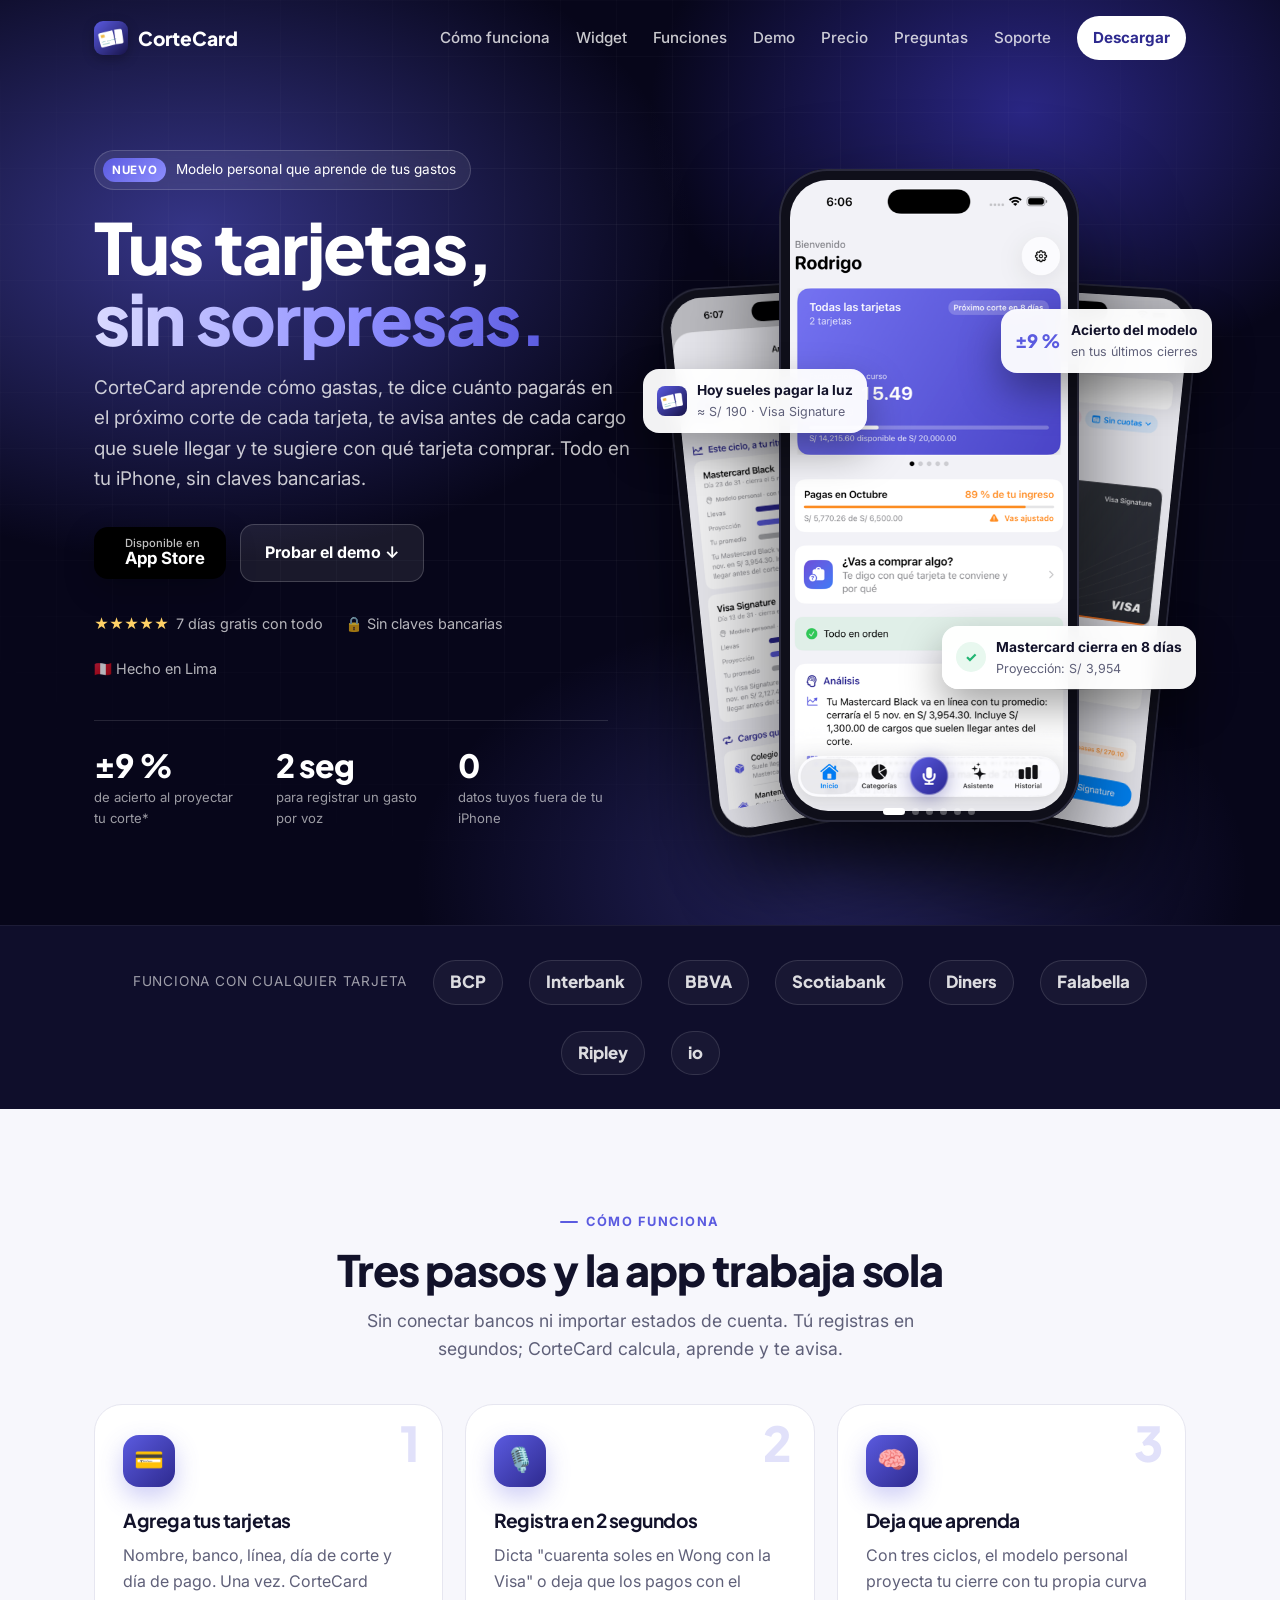
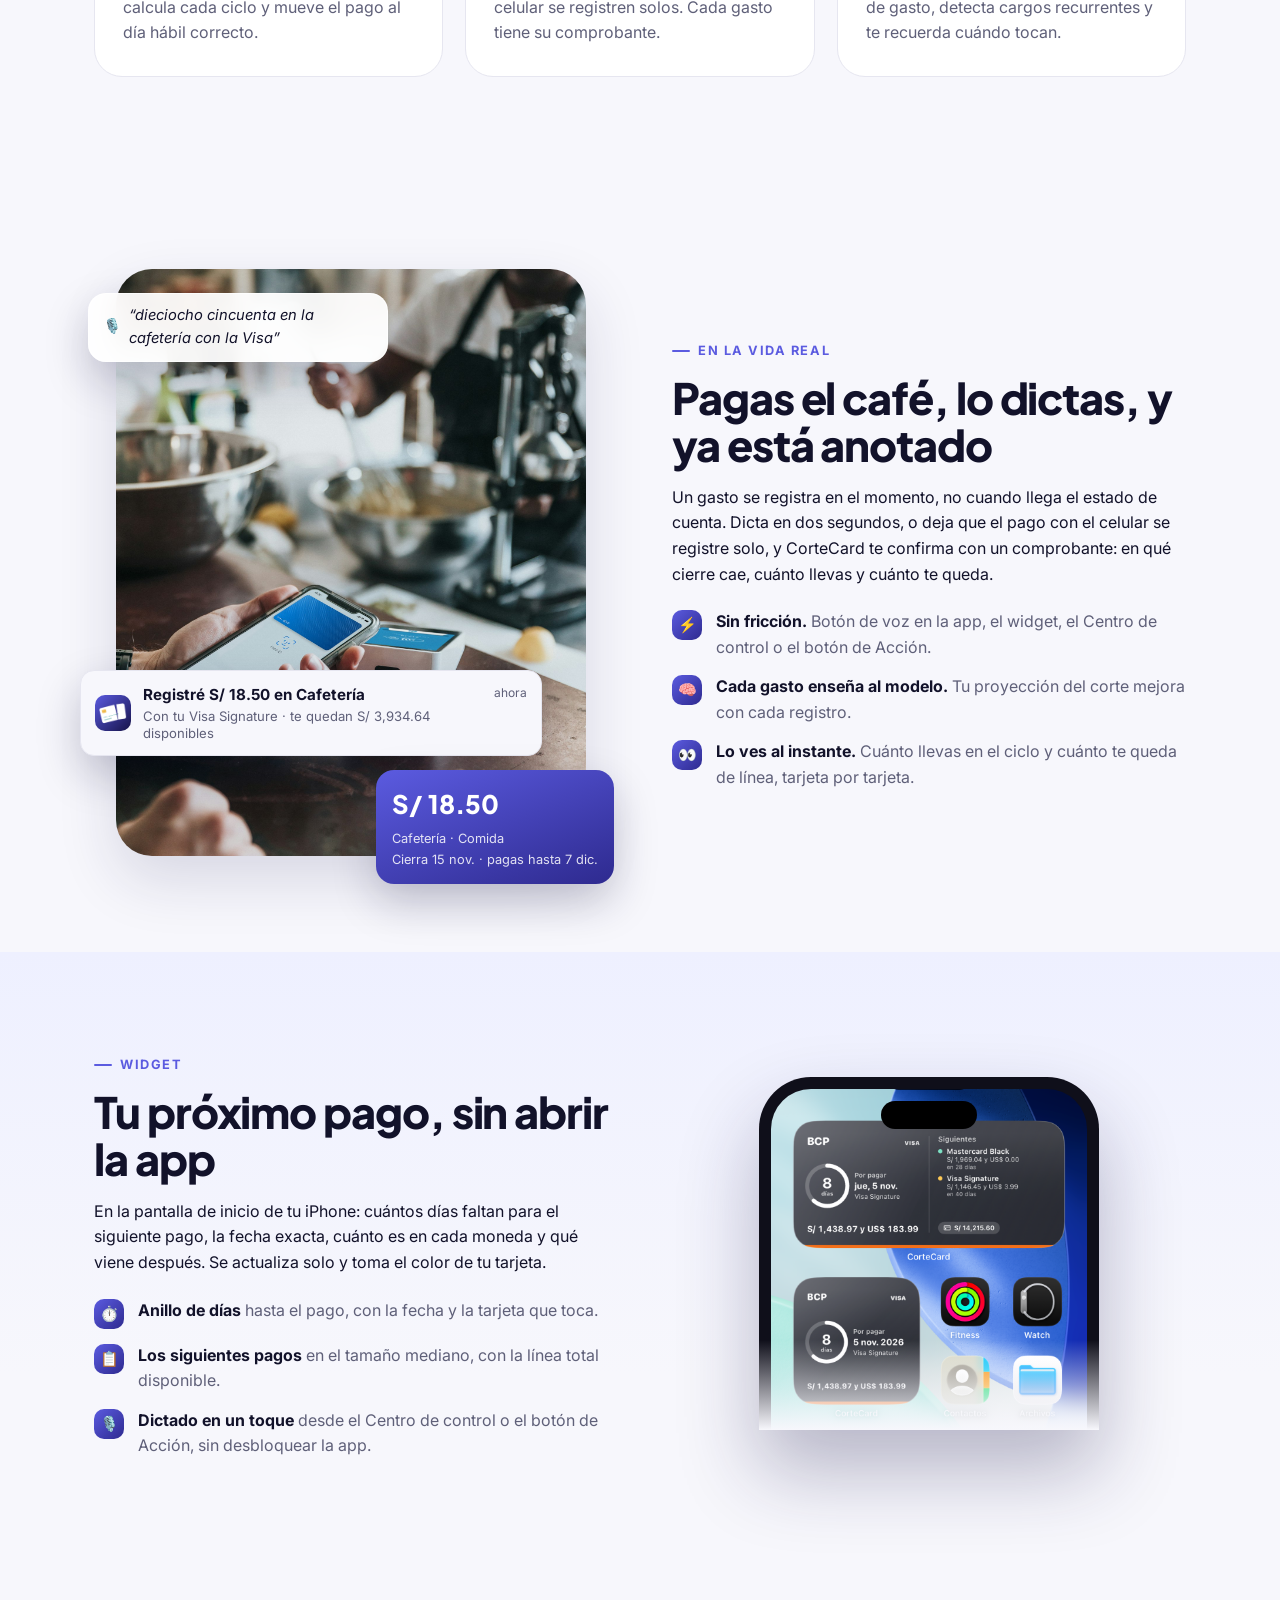
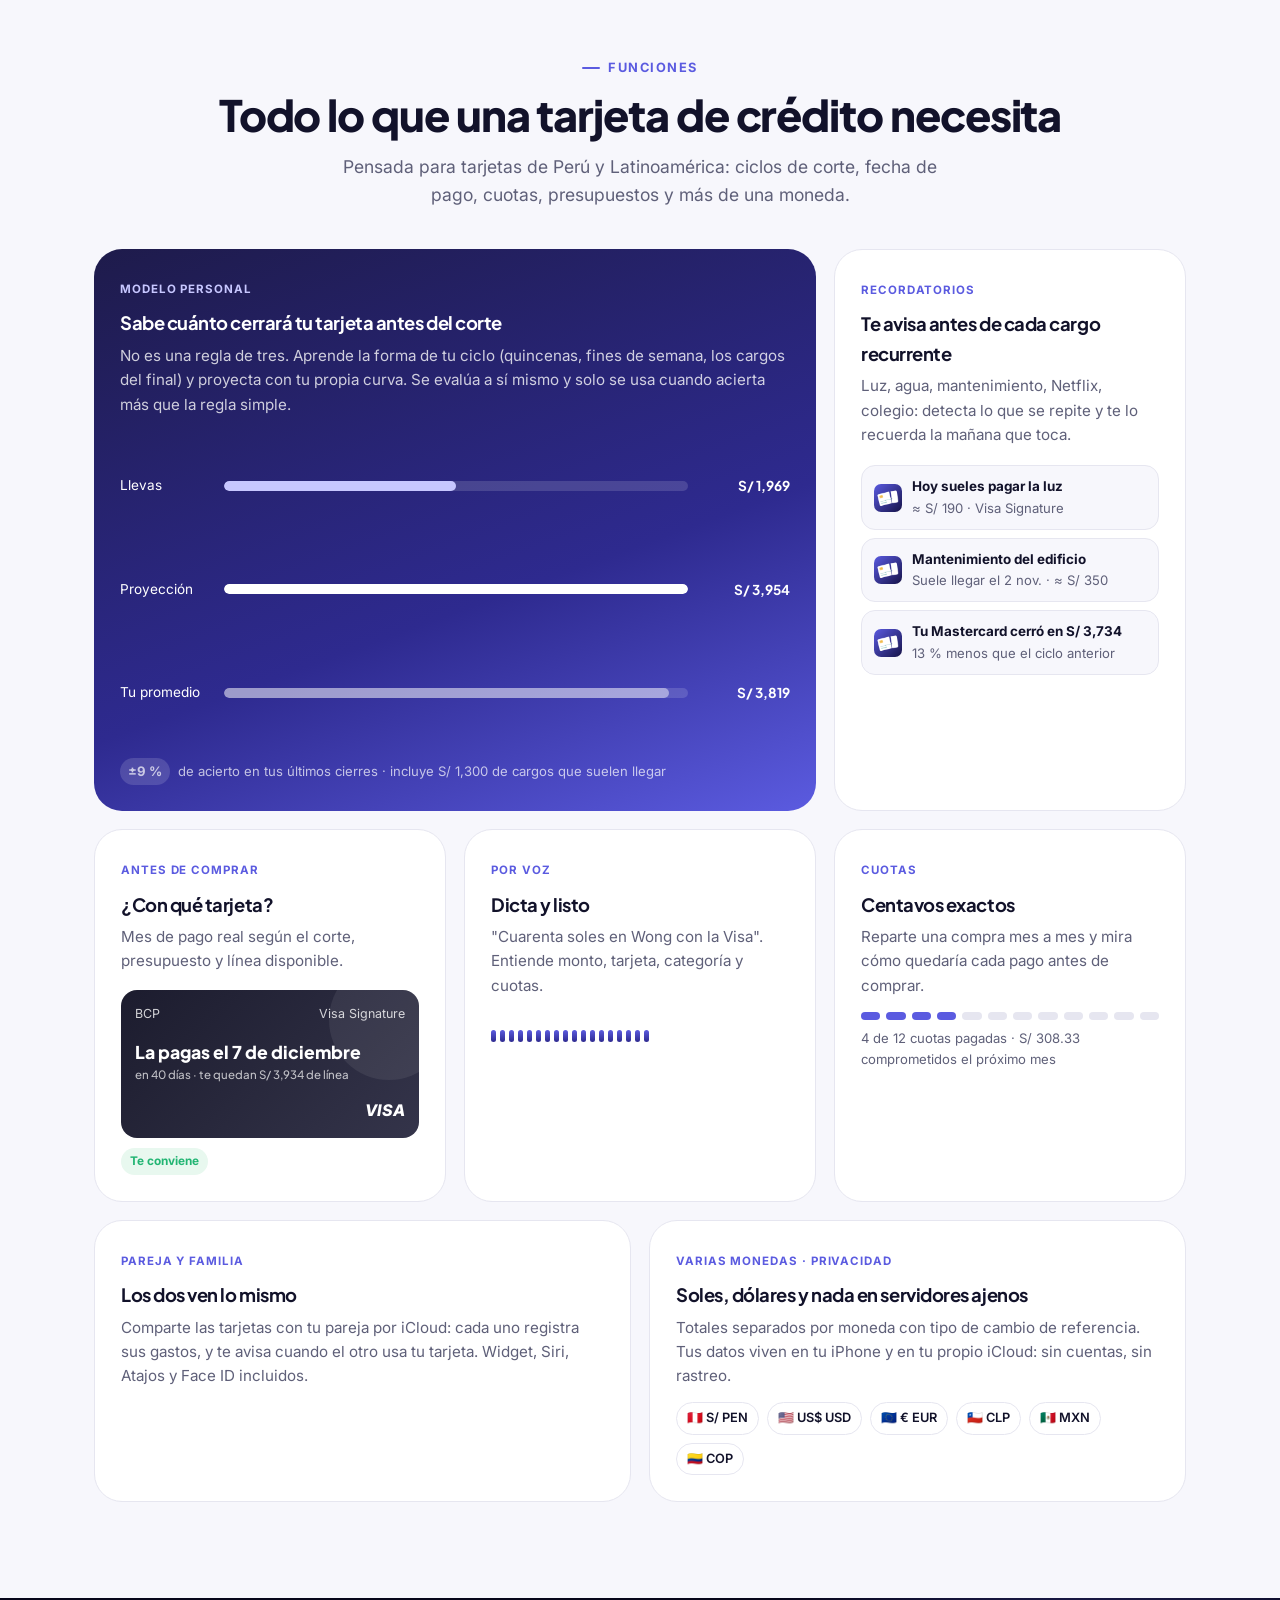
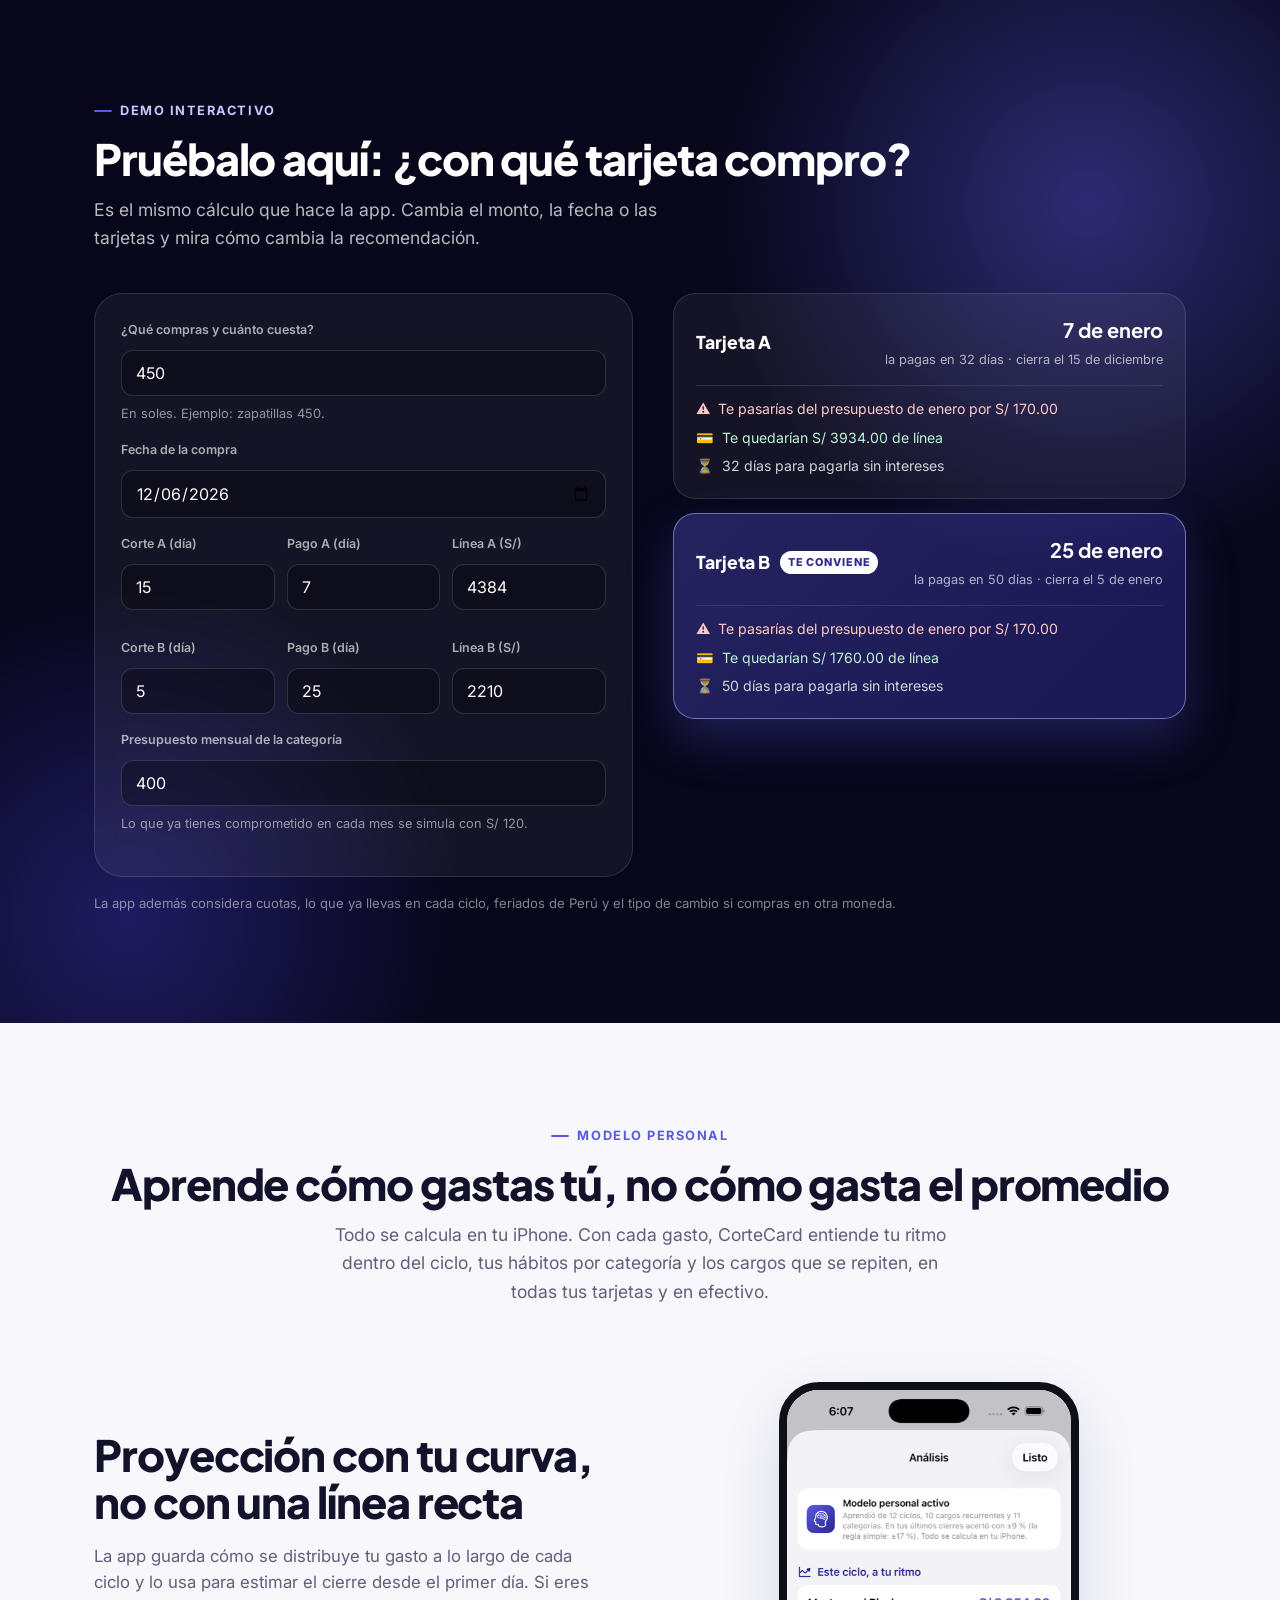
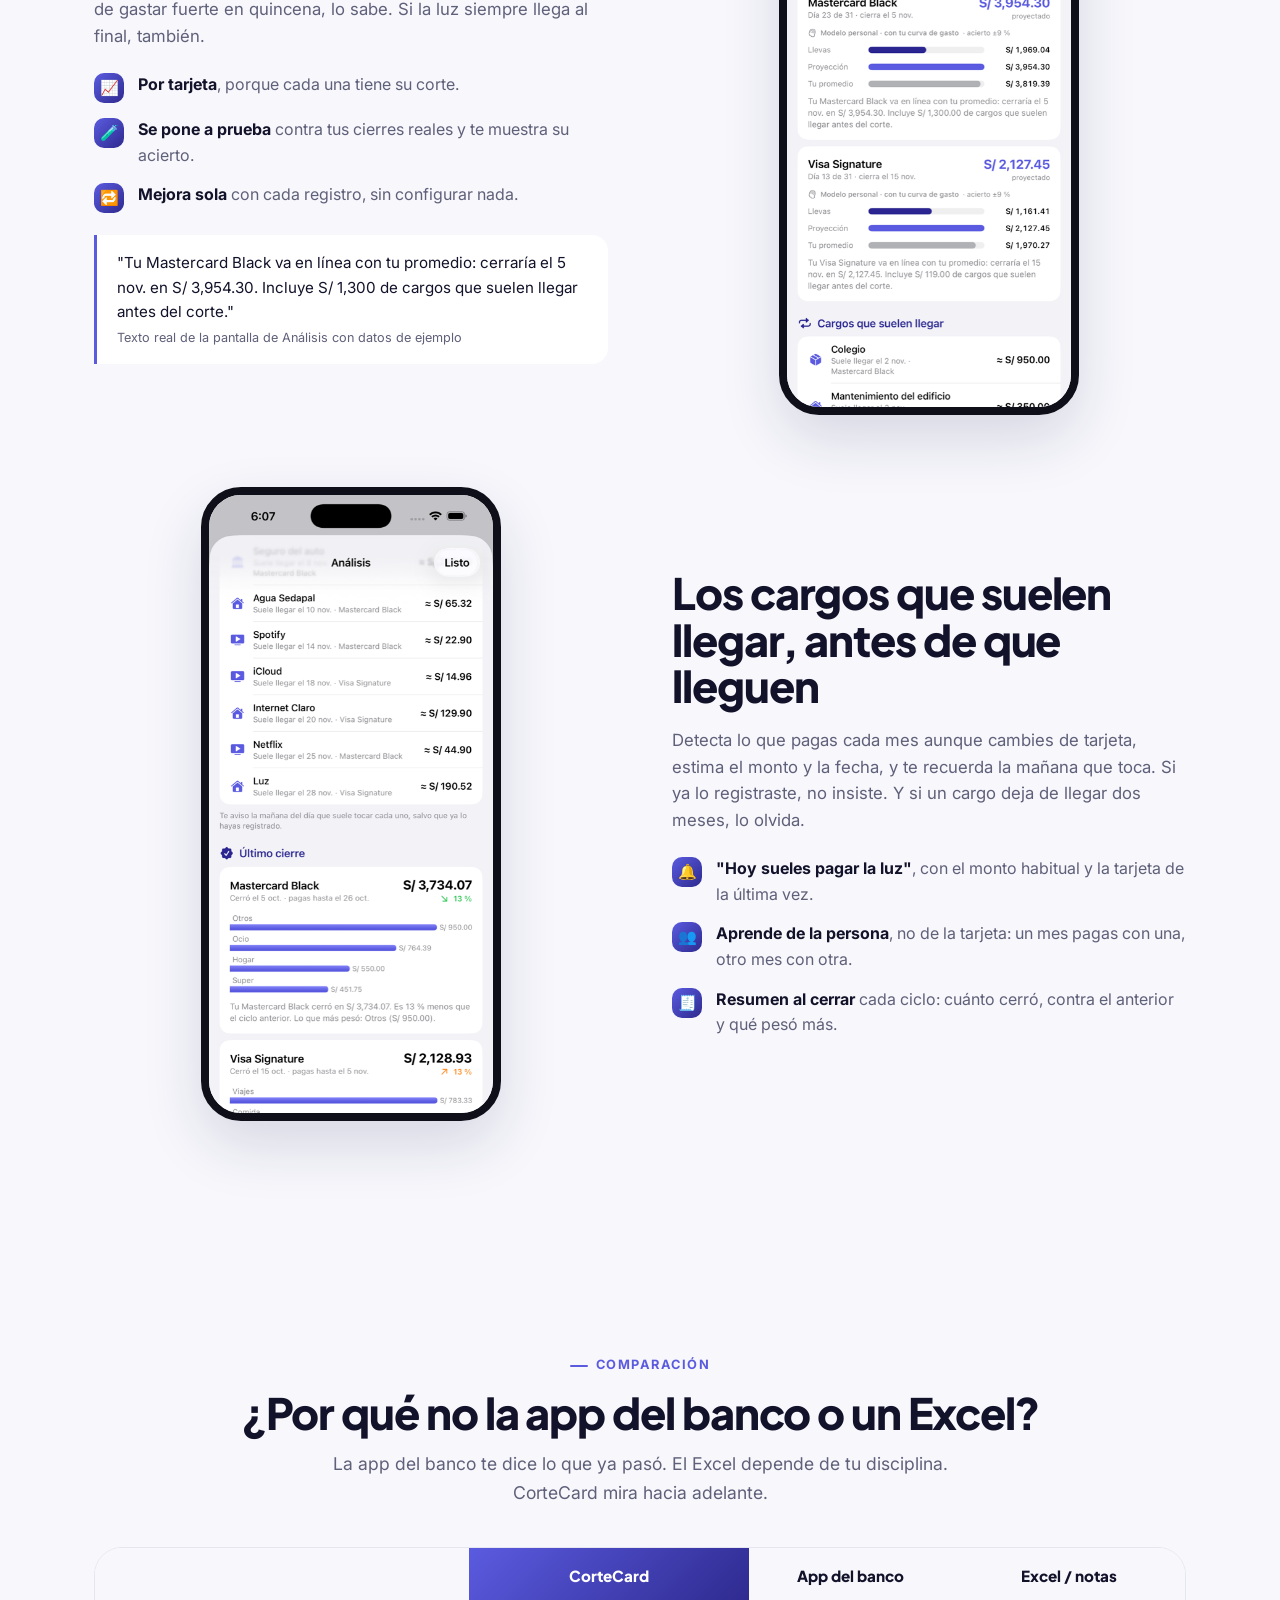
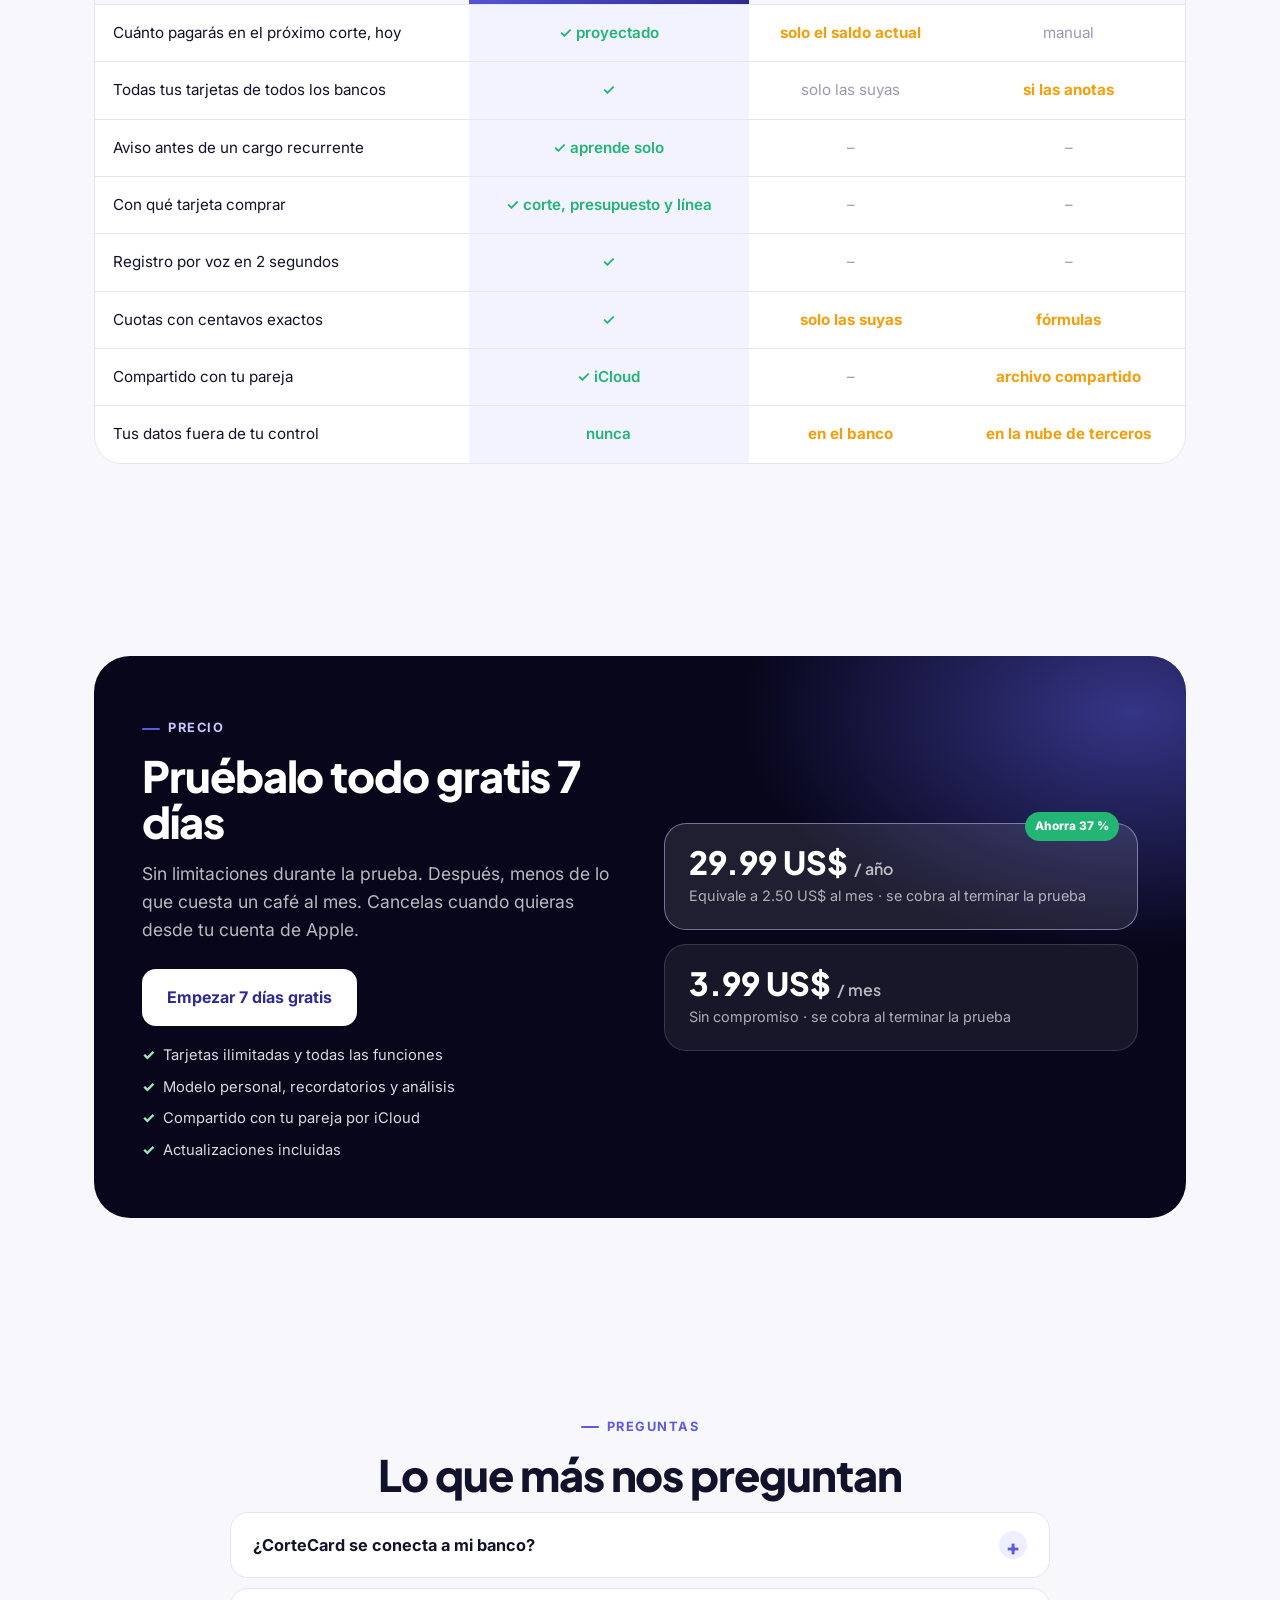
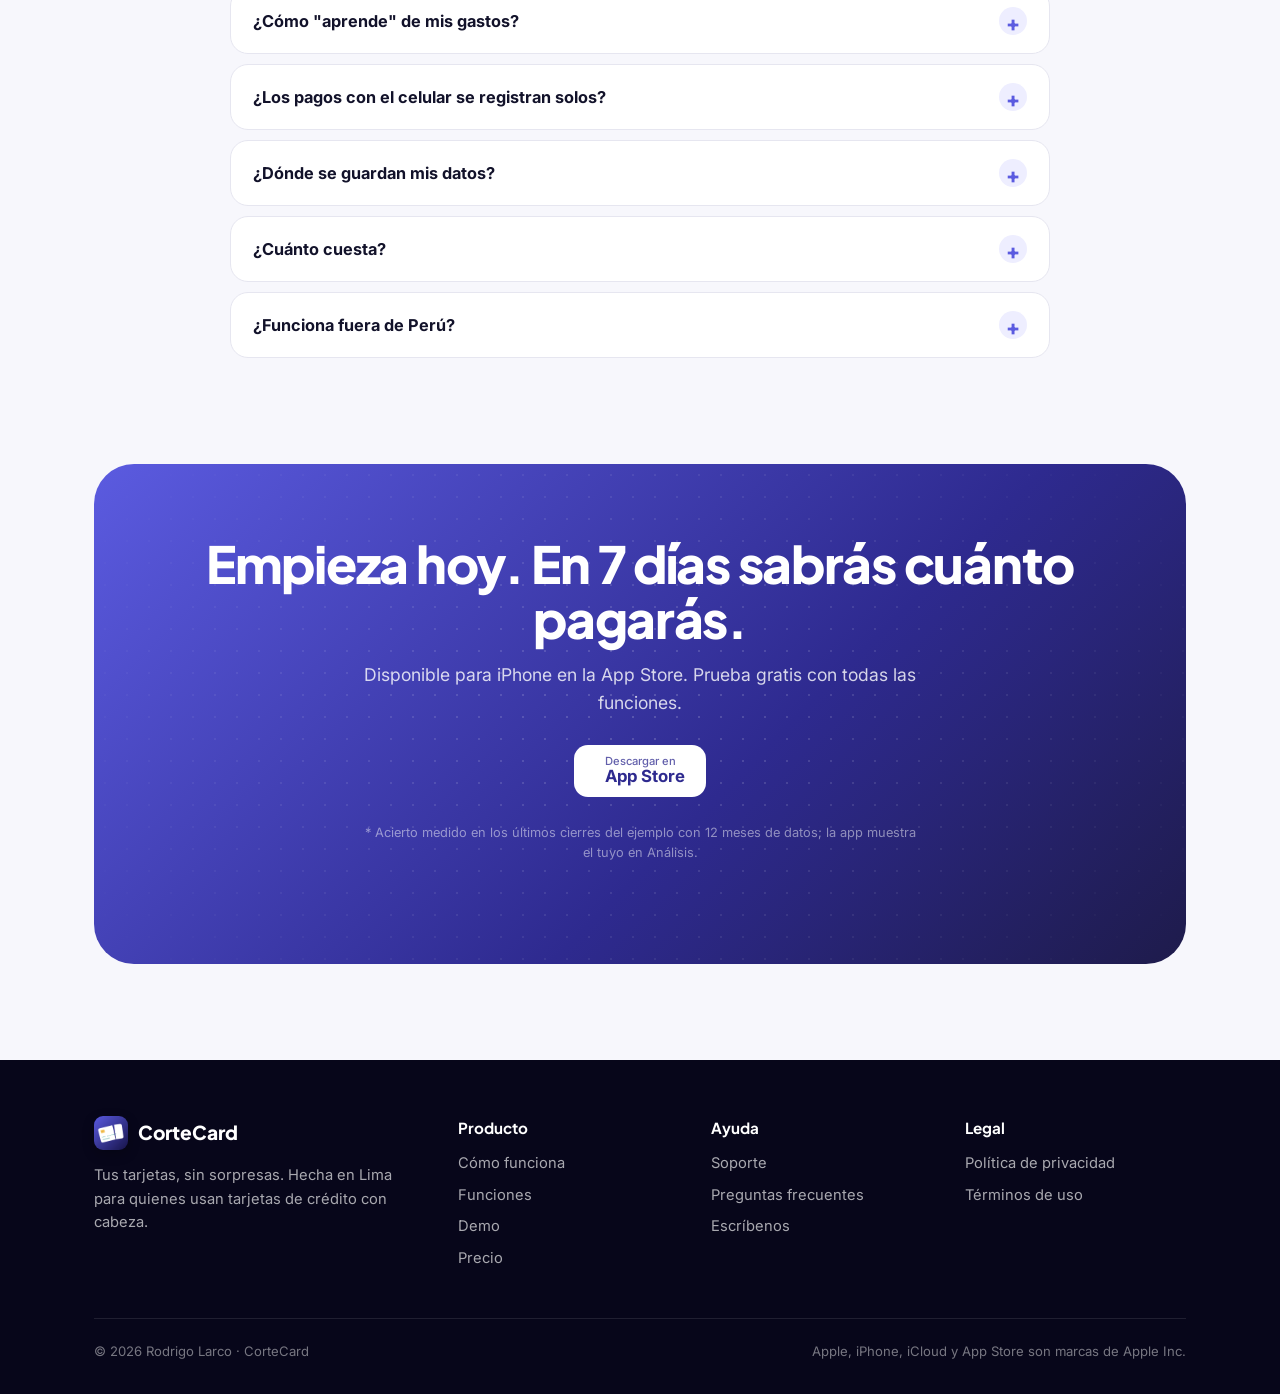
==== commit 16ab684c: "Sección Widget con captura real de la pantalla de inicio (tamaños pequeño y mediano) y pantalla extr" ====
--- a/index.html
+++ b/index.html
@@ -10,14 +10,14 @@
 <meta property="og:image" content="img/inicio.png">
 <link rel="preconnect" href="https://fonts.googleapis.com"><link rel="preconnect" href="https://fonts.gstatic.com" crossorigin>
 <link href="https://fonts.googleapis.com/css2?family=Inter:wght@400;500;600;700&family=Plus+Jakarta+Sans:wght@600;700;800&display=swap" rel="stylesheet">
-<link rel="stylesheet" href="estilo.css?v=20261028c">
+<link rel="stylesheet" href="estilo.css?v=20261028e">
 <link rel="icon" href="img/icono.png"><link rel="apple-touch-icon" href="img/icono.png">
 </head>
 <body>
 <header id="cab"><div class="nav">
   <a class="marca" href="./"><img src="img/icono.png" alt="">CorteCard</a>
   <button class="hamb" id="hamb" aria-label="Menú">☰</button>
-  <nav id="menu"><a href="#como">Cómo funciona</a><a href="#funciones">Funciones</a><a href="#demo">Demo</a><a href="#precio">Precio</a><a href="#faq">Preguntas</a><a href="soporte.html">Soporte</a><a class="cta" href="#descargar">Descargar</a></nav>
+  <nav id="menu"><a href="#como">Cómo funciona</a><a href="#widget">Widget</a><a href="#funciones">Funciones</a><a href="#demo">Demo</a><a href="#precio">Precio</a><a href="#faq">Preguntas</a><a href="soporte.html">Soporte</a><a class="cta" href="#descargar">Descargar</a></nav>
 </div></header>
 
 <!-- ===== HERO ===== -->
@@ -43,6 +43,7 @@
     <div class="tel d"><div class="pant"><img src="img/tarjeta.png" alt="Con qué tarjeta comprar"></div></div>
     <div class="tel c"><div class="pant pantallas" id="pantallas">
       <img src="img/inicio.png" alt="Inicio">
+      <img src="img/widget.png" alt="Widgets en la pantalla de inicio">
       <img src="img/recurrentes.png" alt="Cargos que suelen llegar">
       <img src="img/voucher.png" alt="Comprobante">
       <img src="img/categorias.png" alt="Categorías y presupuestos">
@@ -87,6 +88,25 @@
       <li><i>🧠</i><div><b>Cada gasto enseña al modelo.</b> Tu proyección del corte mejora con cada registro.</div></li>
       <li><i>👀</i><div><b>Lo ves al instante.</b> Cuánto llevas en el ciclo y cuánto te queda de línea, tarjeta por tarjeta.</div></li>
     </ul>
+  </div>
+</div></section>
+
+
+<!-- ===== WIDGET ===== -->
+<section id="widget" class="widget"><div class="wrap in">
+  <div class="texto rv">
+    <span class="kicker">Widget</span>
+    <h2>Tu próximo pago, sin abrir la app</h2>
+    <p>En la pantalla de inicio de tu iPhone: cuántos días faltan para el siguiente pago, la fecha exacta, cuánto es en cada moneda y qué viene después. Se actualiza solo y toma el color de tu tarjeta.</p>
+    <ul class="lista">
+      <li><i>⏱️</i><div><b>Anillo de días</b> hasta el pago, con la fecha y la tarjeta que toca.</div></li>
+      <li><i>📋</i><div><b>Los siguientes pagos</b> en el tamaño mediano, con la línea total disponible.</div></li>
+      <li><i>🎙️</i><div><b>Dictado en un toque</b> desde el Centro de control o el botón de Acción, sin desbloquear la app.</div></li>
+    </ul>
+  </div>
+  <div class="tel-widget rv d1">
+    <img src="img/widget-recorte.png" alt="Widgets de CorteCard en la pantalla de inicio del iPhone">
+    <div class="borde"></div>
   </div>
 </div></section>
 
--- a/estilo.css
+++ b/estilo.css
@@ -122,6 +122,15 @@
 .lista li{display:flex;gap:14px;align-items:flex-start;color:var(--gris)}
 .lista li b{color:var(--texto)}
 .lista li i{flex:none;width:30px;height:30px;border-radius:10px;background:linear-gradient(135deg,var(--indigo-claro),var(--indigo));color:#fff;display:grid;place-items:center;font-style:normal;font-size:15px;margin-top:1px}
+
+/* ===== WIDGET ===== */
+.widget{background:linear-gradient(180deg,#EEF0FF,var(--fondo) 70%)}
+.widget .in{display:grid;grid-template-columns:1fr 1fr;gap:64px;align-items:center}
+.tel-widget{position:relative;justify-self:center;width:340px;border-radius:52px 52px 0 0;background:#0f0f1a;padding:12px 12px 0;box-shadow:0 40px 80px rgba(30,27,75,.3);overflow:hidden}
+.tel-widget img{border-radius:40px 40px 0 0;width:100%;height:auto}
+.tel-widget .borde{position:absolute;left:0;right:0;bottom:0;height:90px;background:linear-gradient(180deg,transparent,var(--fondo))}
+.tel-widget:before{content:"";position:absolute;top:24px;left:50%;transform:translateX(-50%);width:96px;height:28px;border-radius:999px;background:#000;z-index:2}
+@media (max-width:980px){.widget .in{grid-template-columns:1fr}.tel-widget{width:300px}}
 
 /* ===== BENTO ===== */
 .bento{display:grid;grid-template-columns:repeat(6,1fr);grid-auto-rows:minmax(180px,auto);gap:18px}
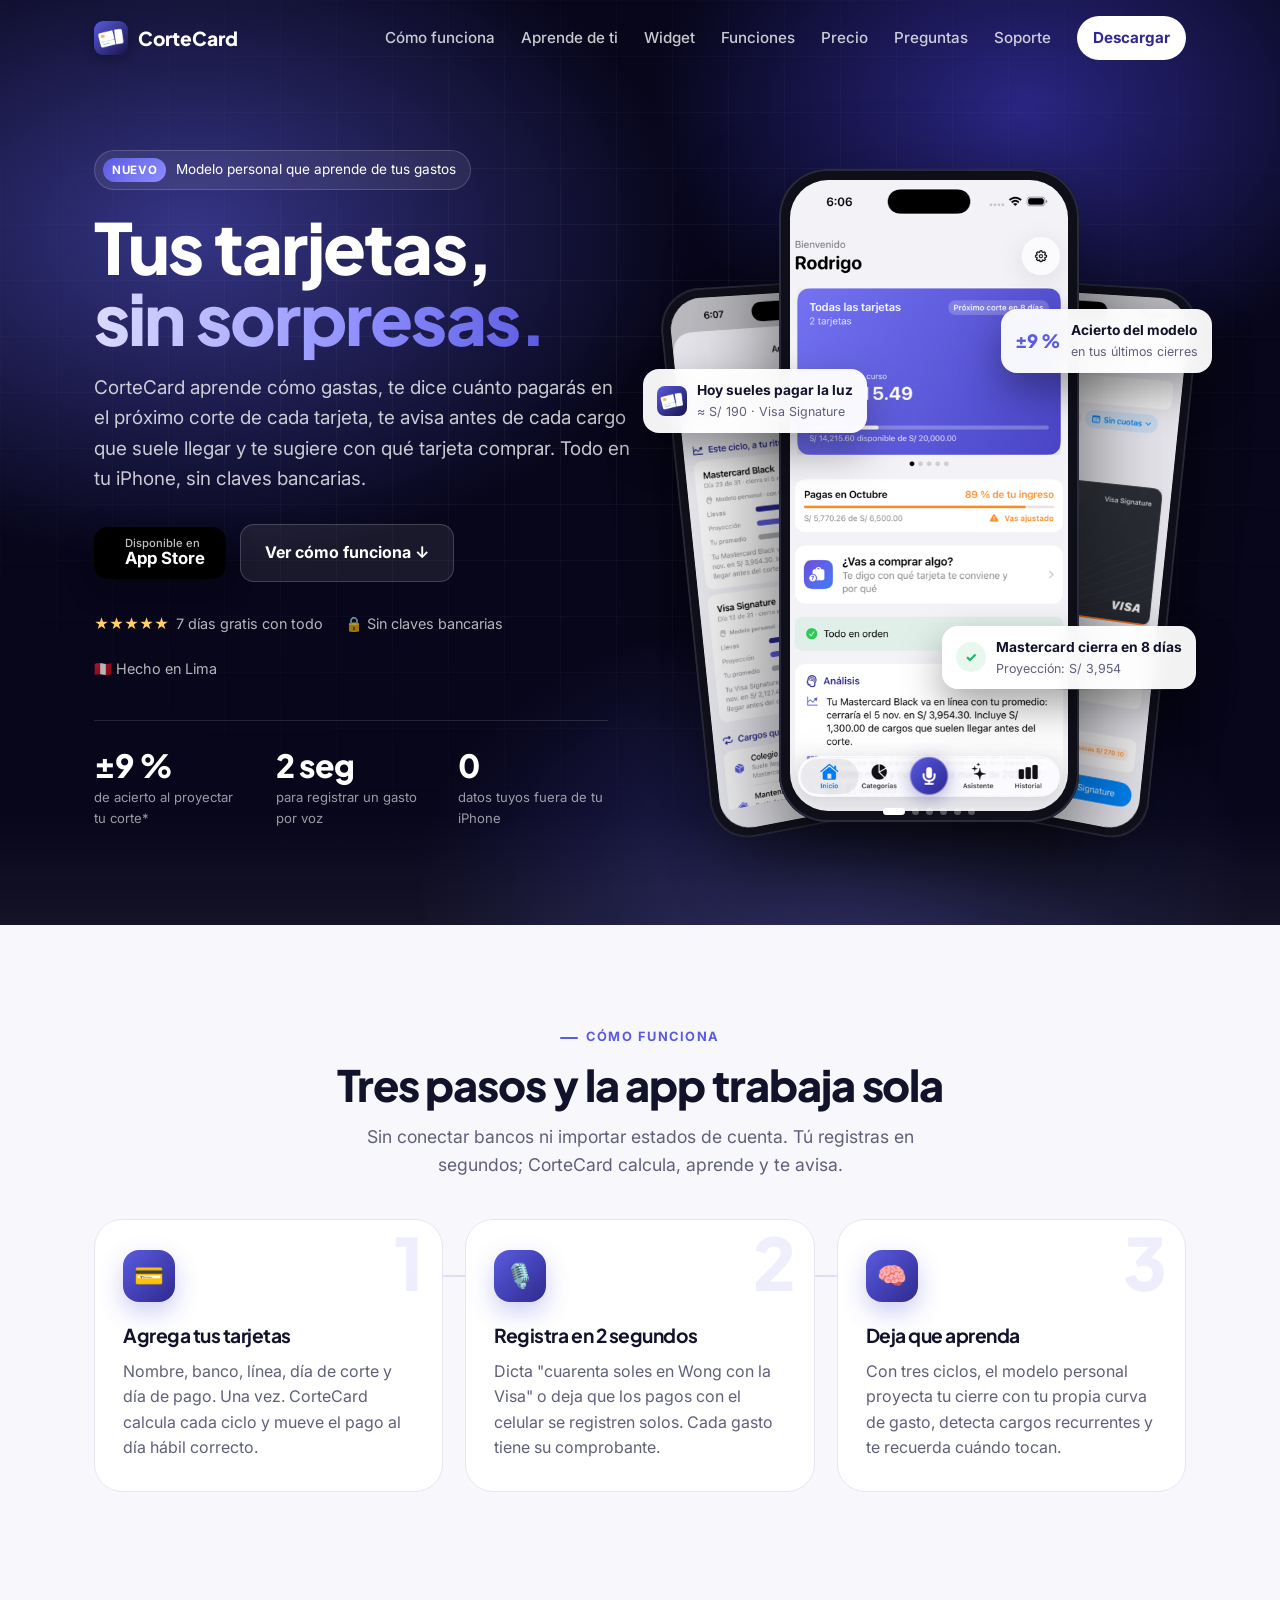
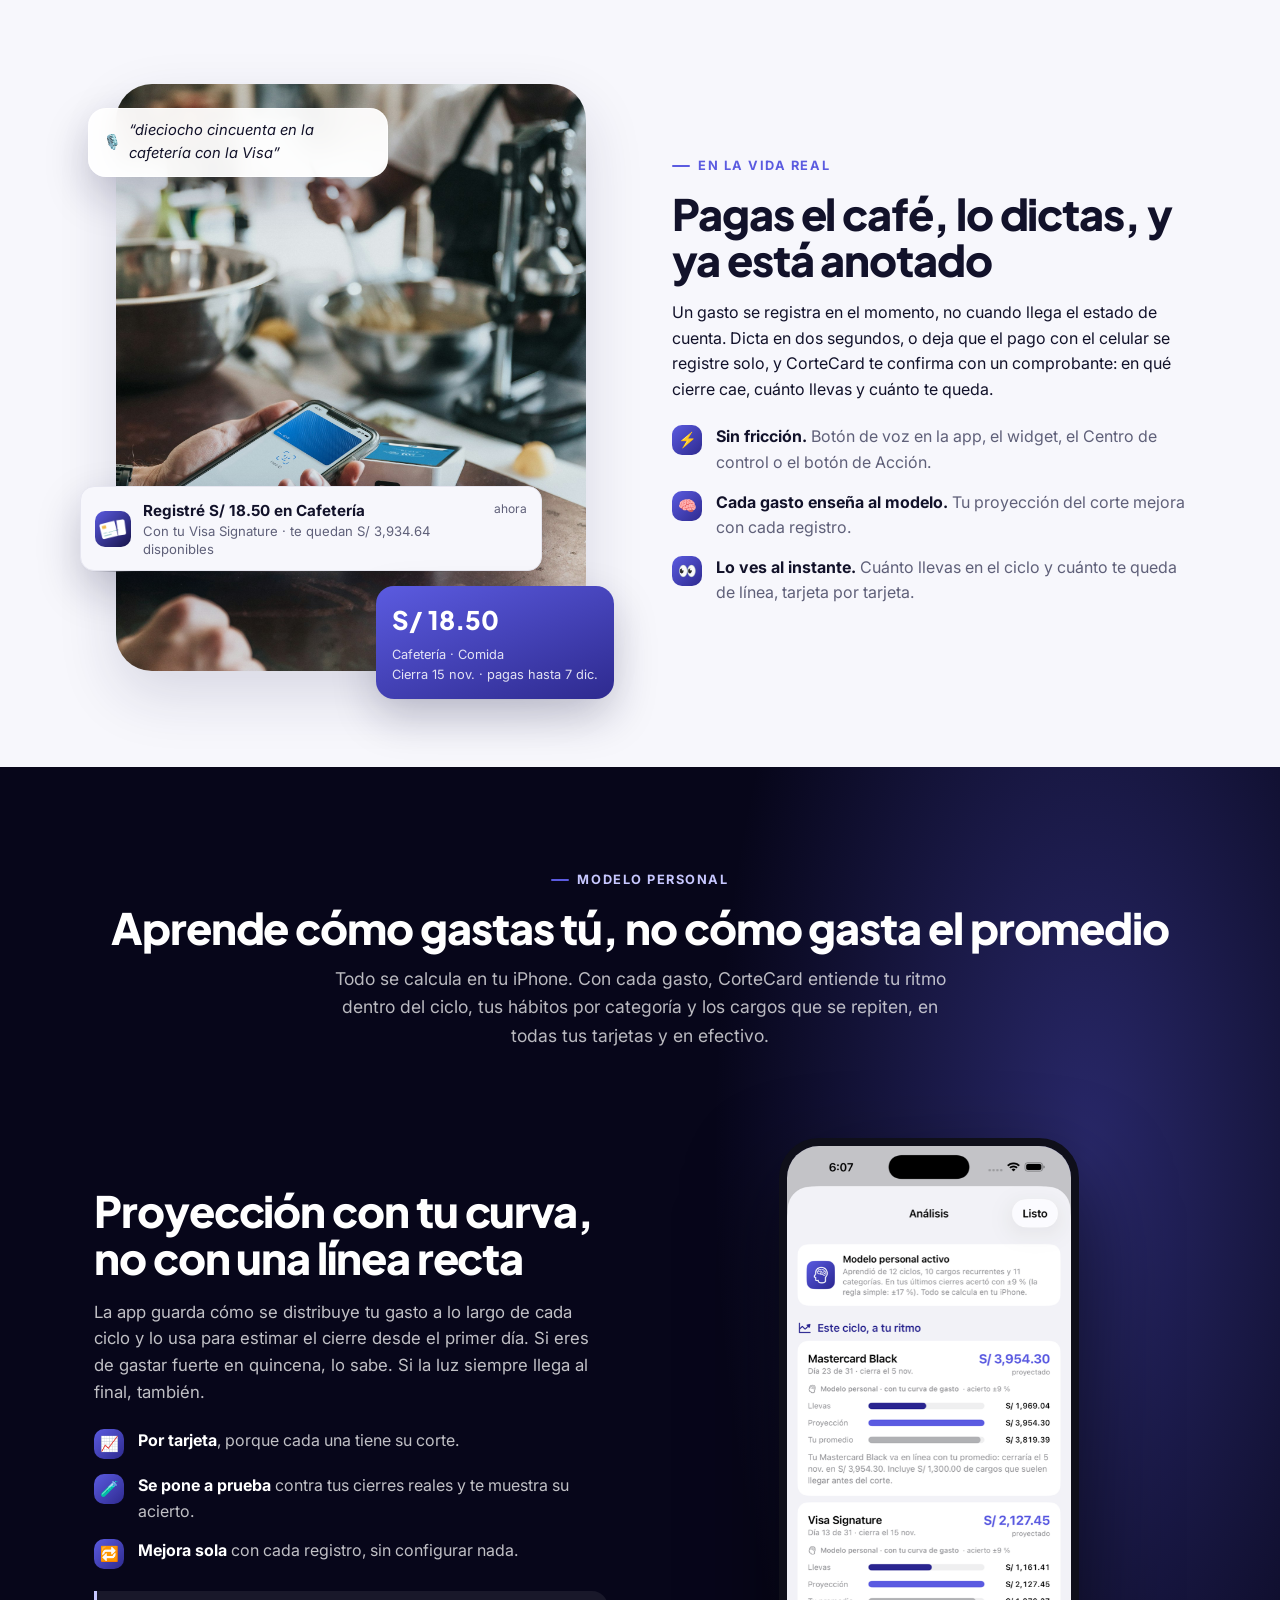
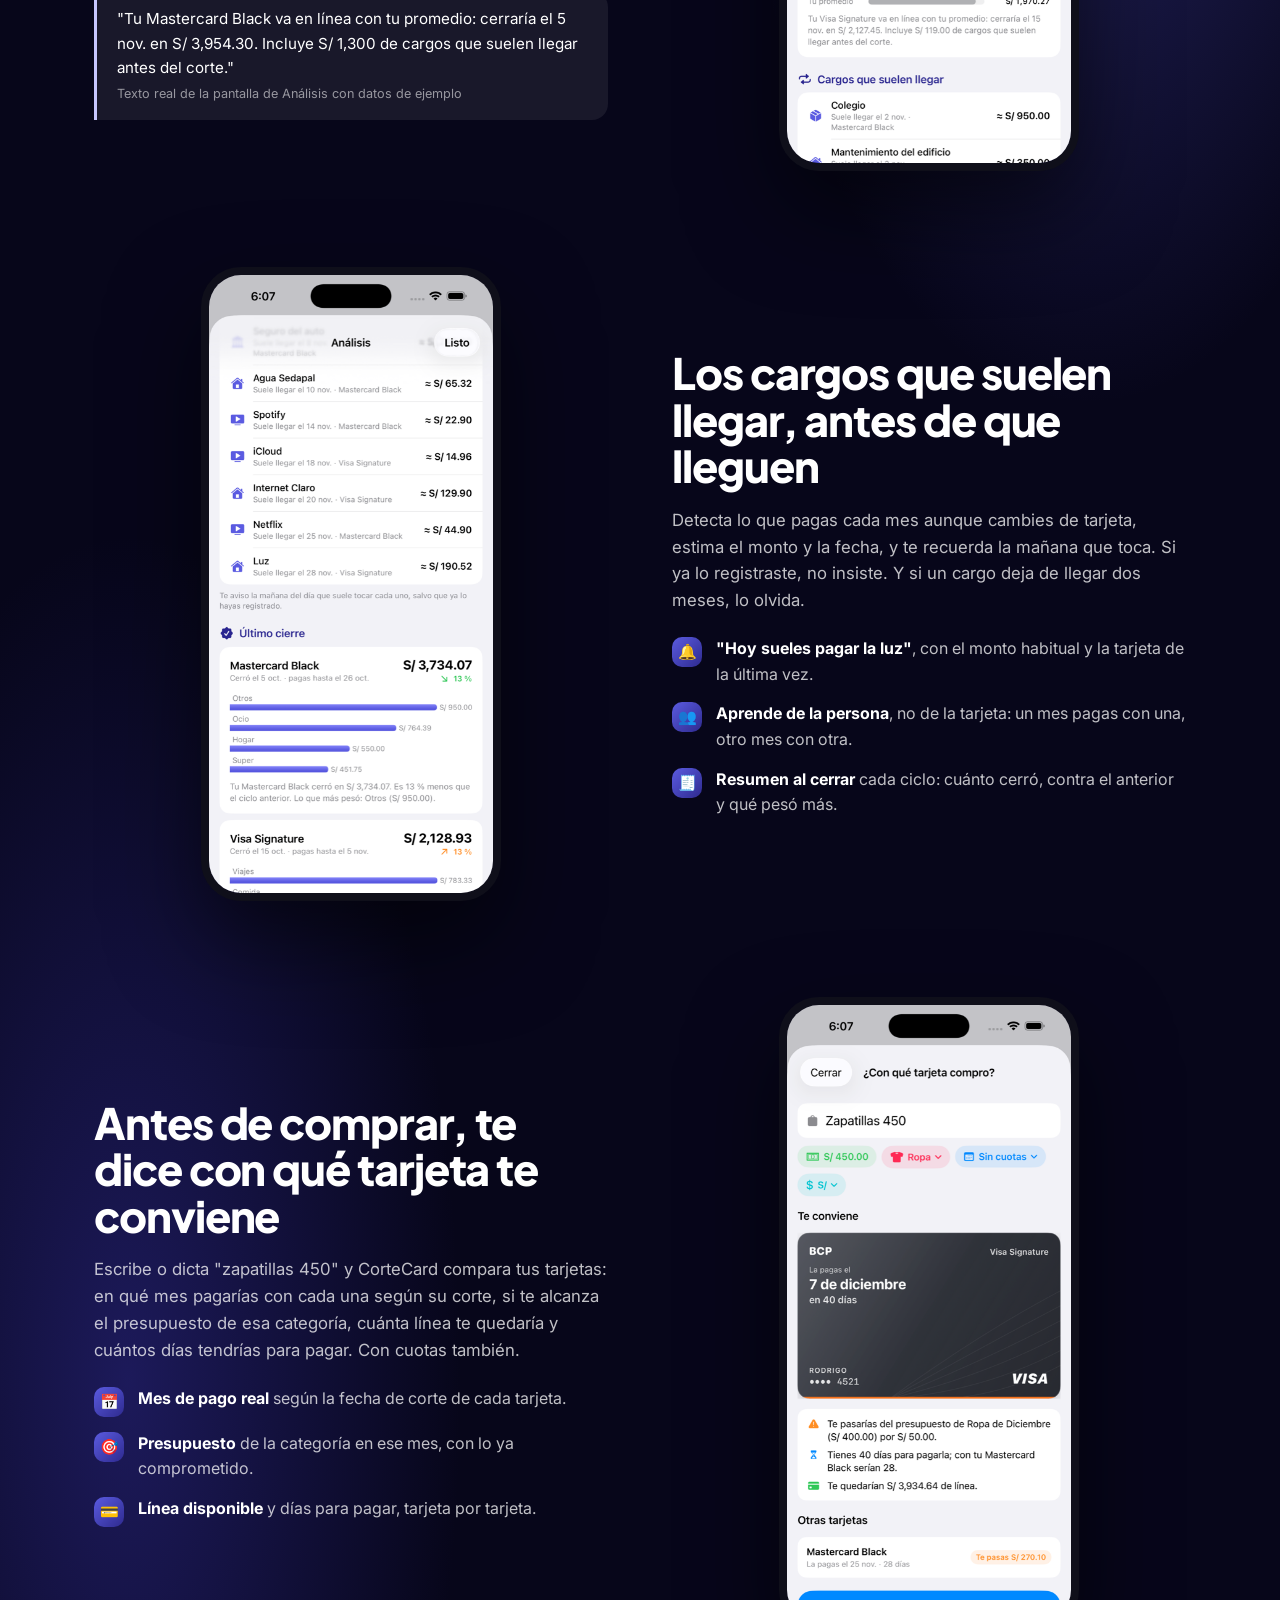
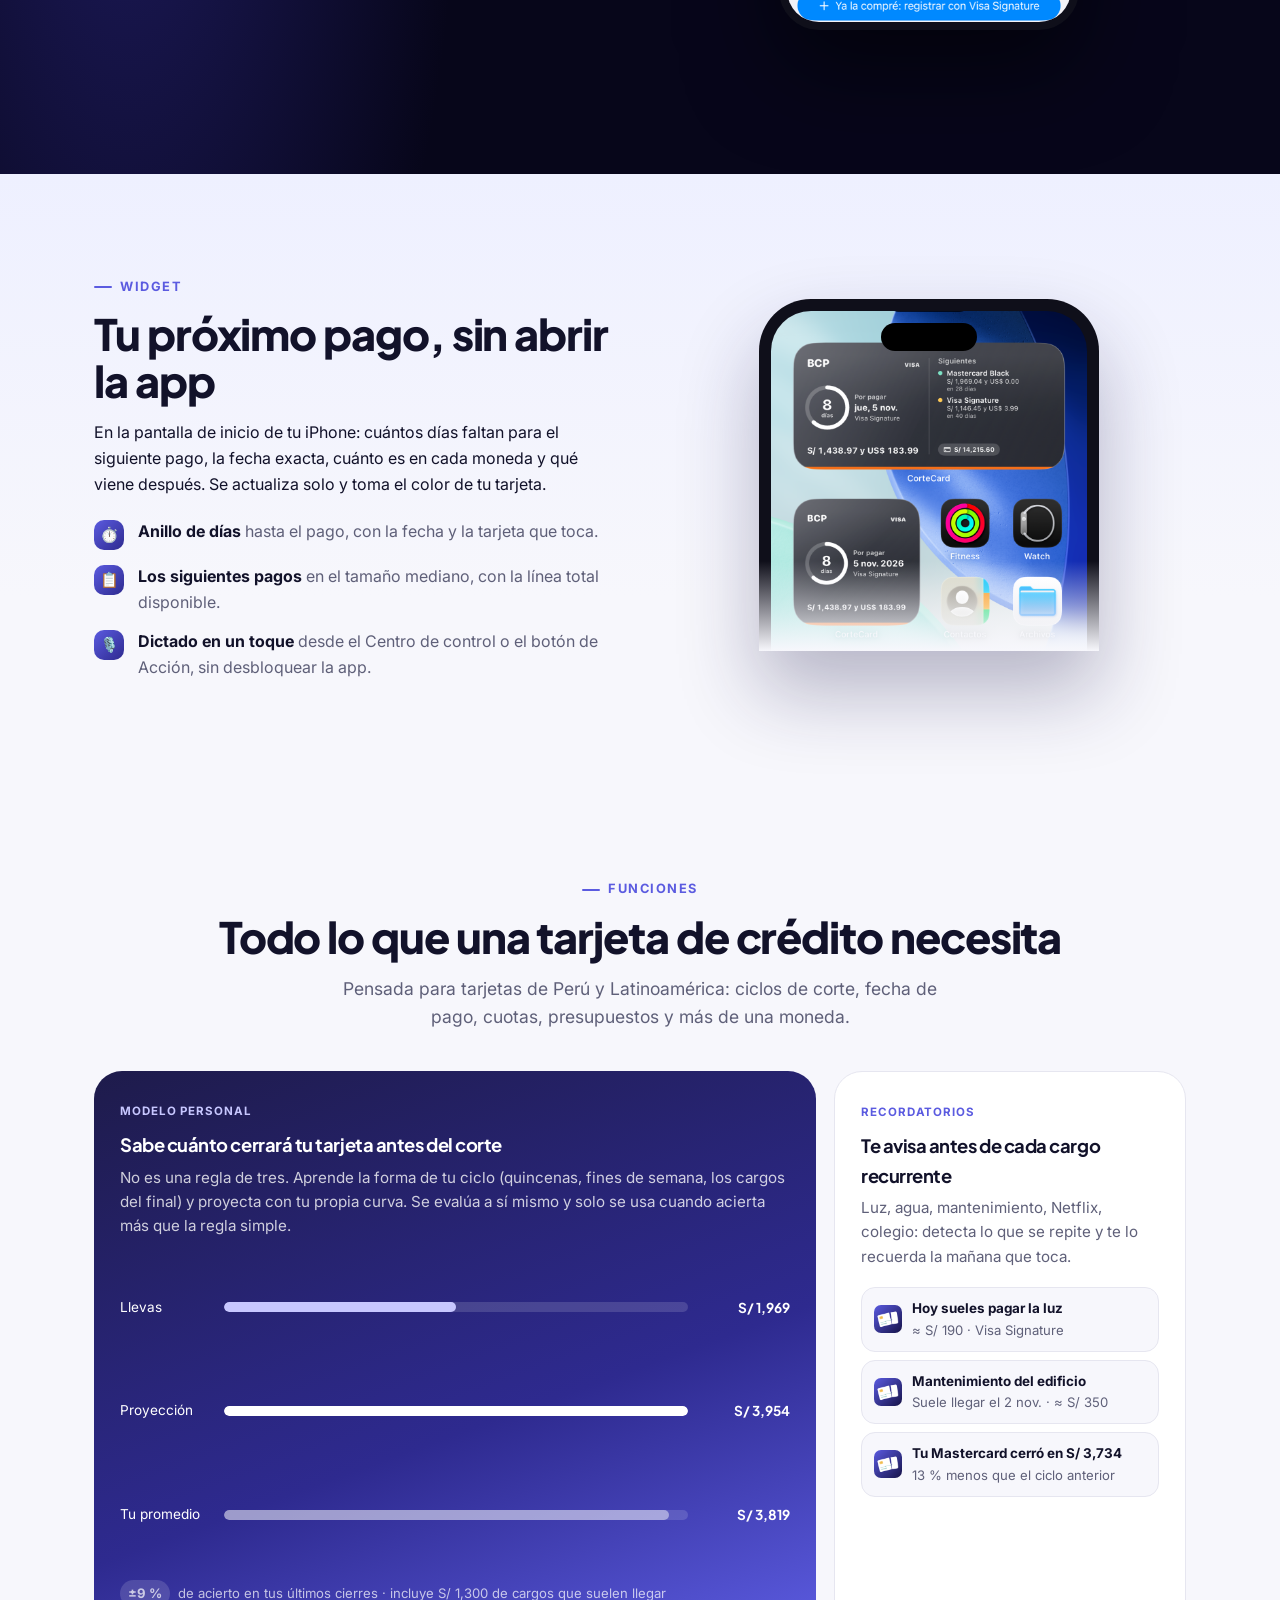
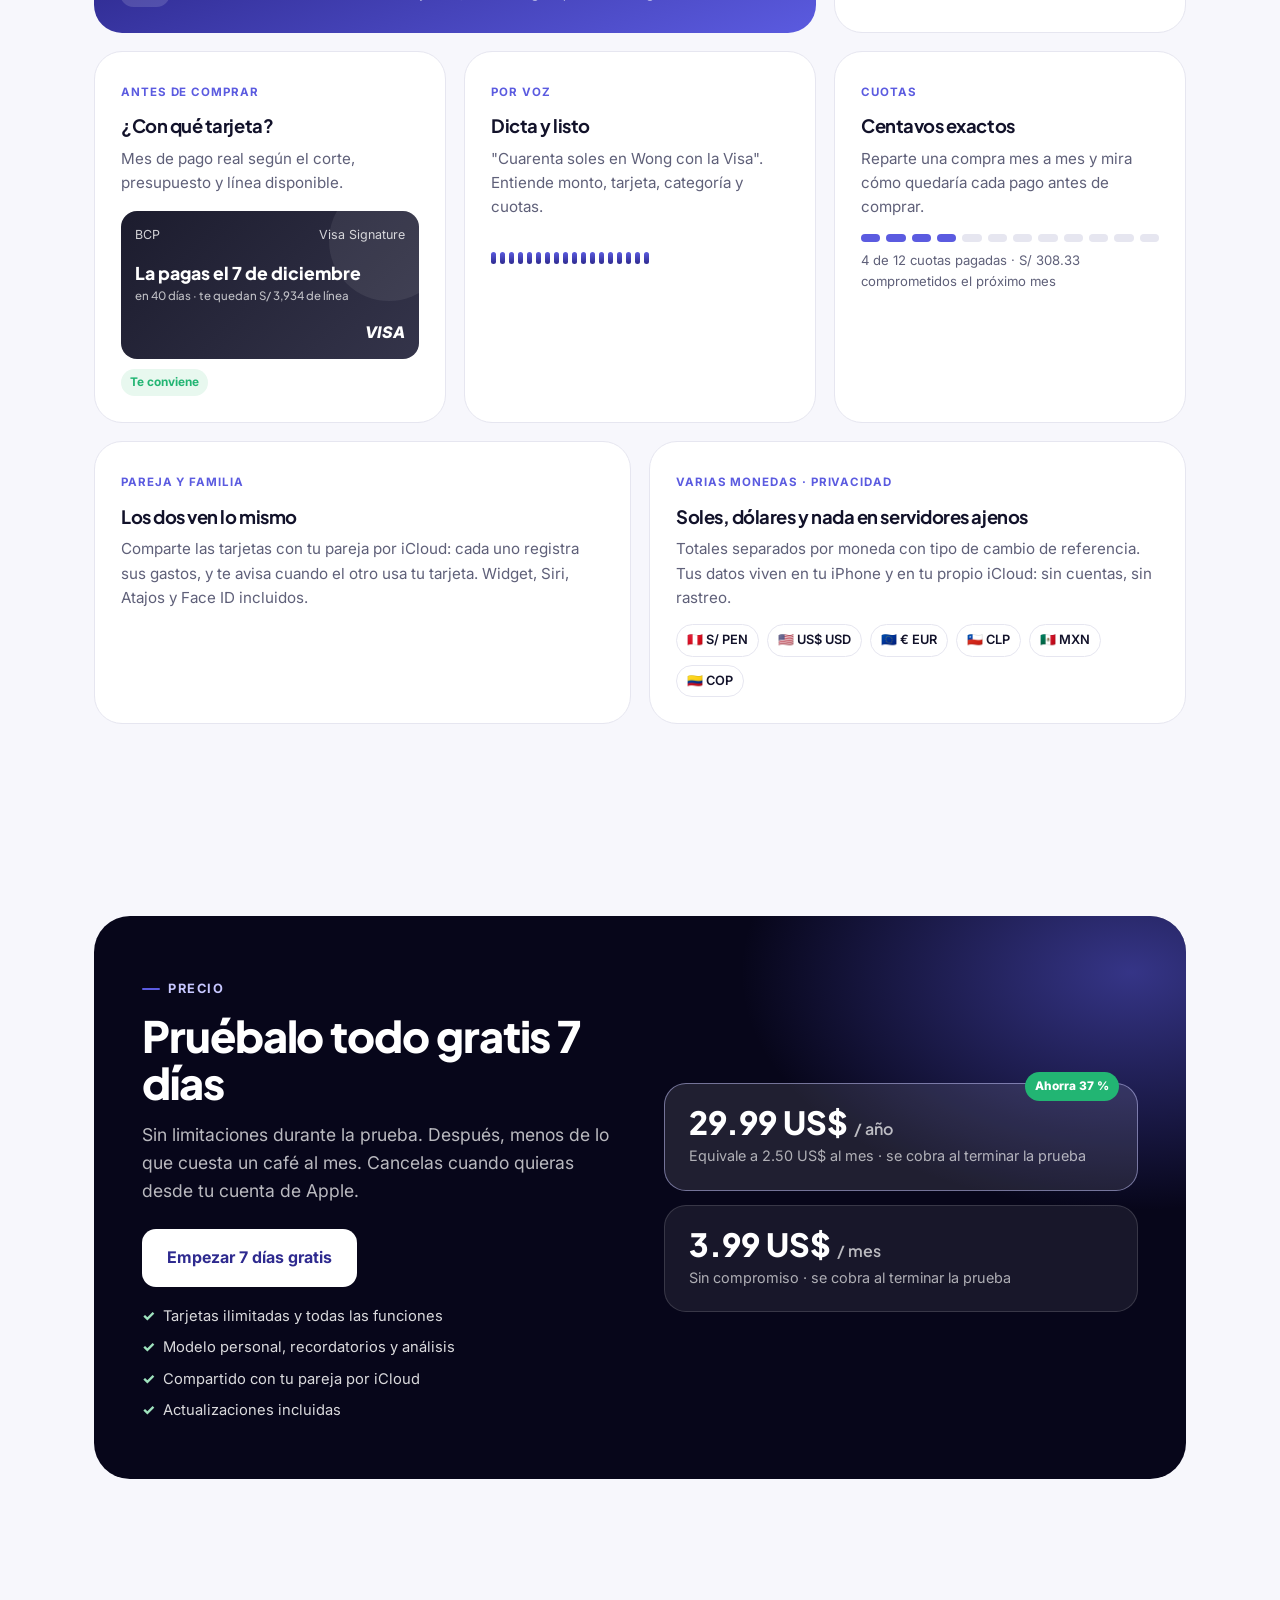
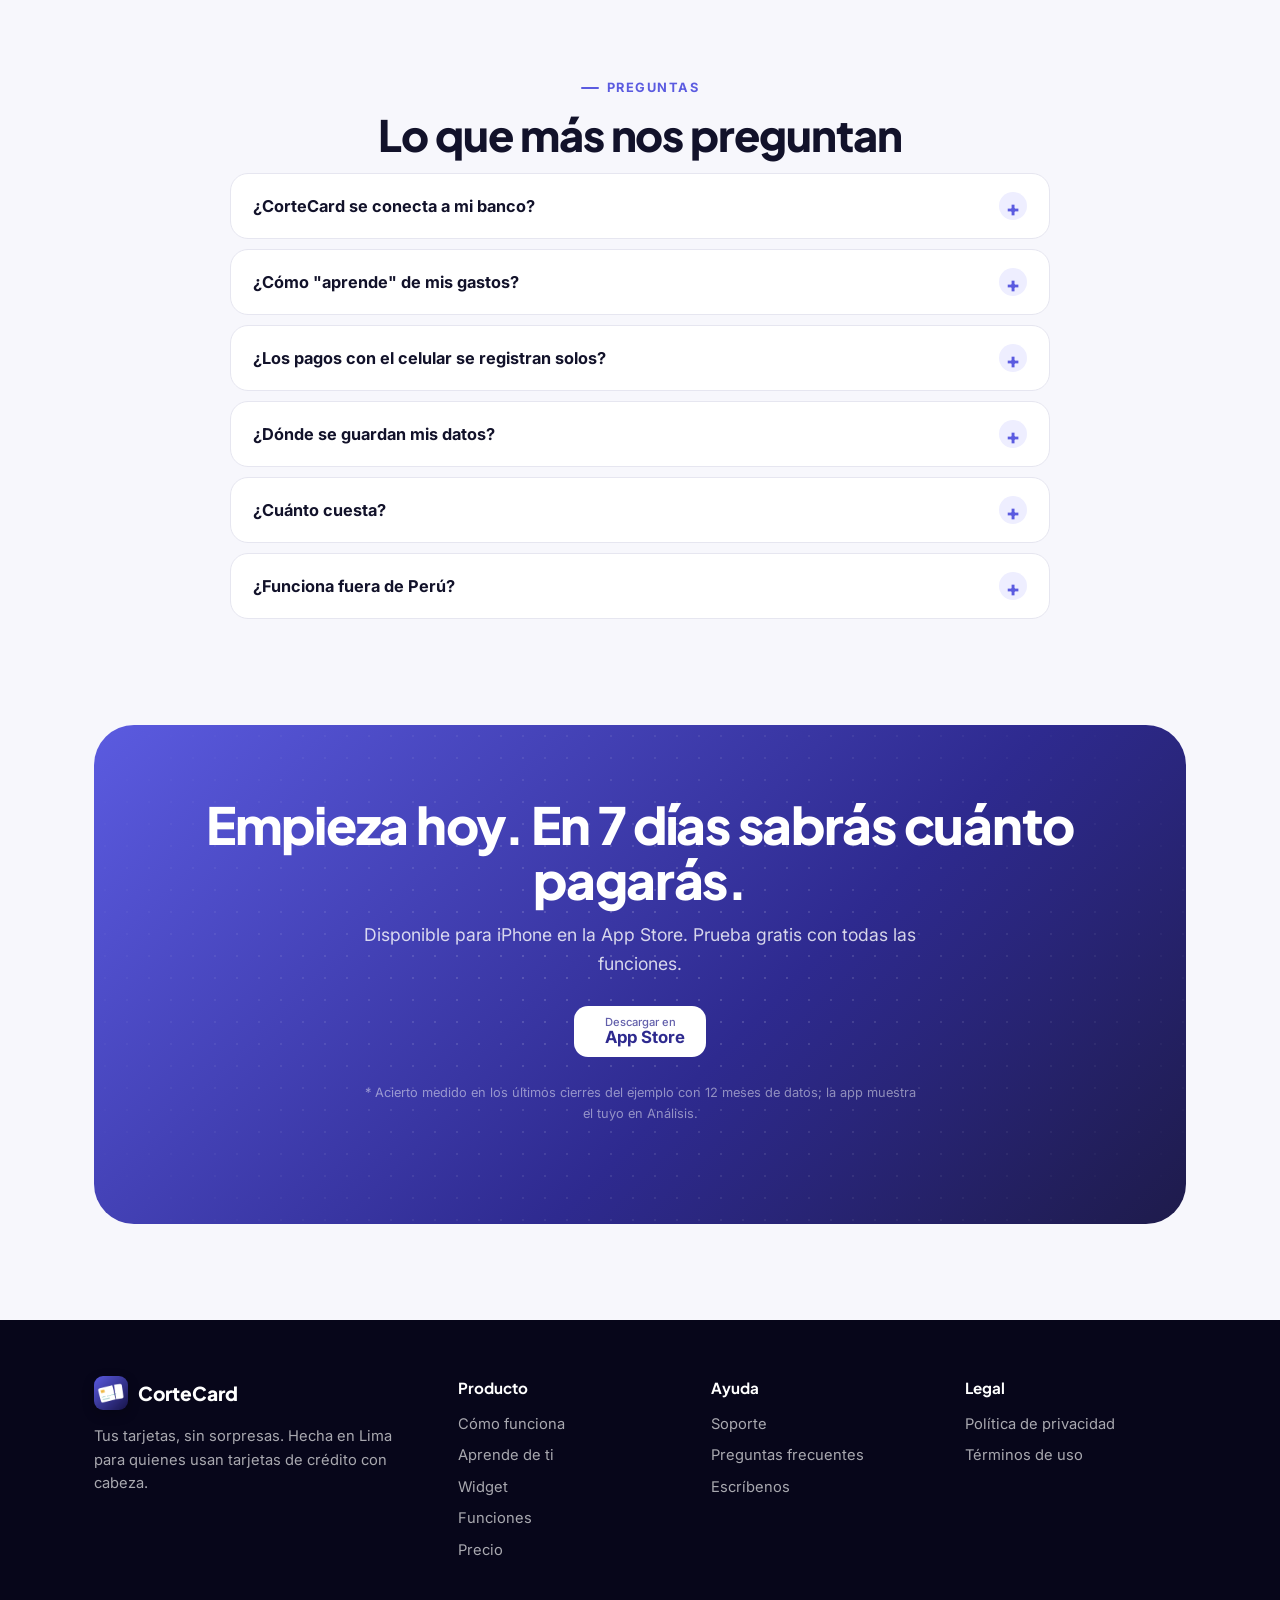
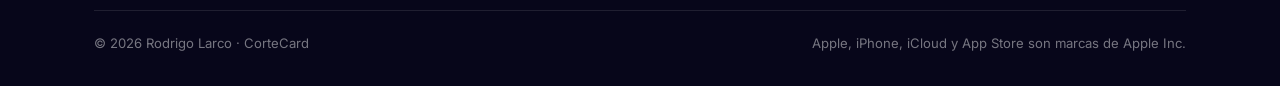
==== commit d01420e1: "Sitio: sin demo, bancos ni comparativa; sección oscura del modelo con tres historias; ritmo claro/os" ====
--- a/index.html
+++ b/index.html
@@ -10,14 +10,14 @@
 <meta property="og:image" content="img/inicio.png">
 <link rel="preconnect" href="https://fonts.googleapis.com"><link rel="preconnect" href="https://fonts.gstatic.com" crossorigin>
 <link href="https://fonts.googleapis.com/css2?family=Inter:wght@400;500;600;700&family=Plus+Jakarta+Sans:wght@600;700;800&display=swap" rel="stylesheet">
-<link rel="stylesheet" href="estilo.css?v=20261028e">
+<link rel="stylesheet" href="estilo.css?v=20261028f">
 <link rel="icon" href="img/icono.png"><link rel="apple-touch-icon" href="img/icono.png">
 </head>
 <body>
 <header id="cab"><div class="nav">
   <a class="marca" href="./"><img src="img/icono.png" alt="">CorteCard</a>
   <button class="hamb" id="hamb" aria-label="Menú">☰</button>
-  <nav id="menu"><a href="#como">Cómo funciona</a><a href="#widget">Widget</a><a href="#funciones">Funciones</a><a href="#demo">Demo</a><a href="#precio">Precio</a><a href="#faq">Preguntas</a><a href="soporte.html">Soporte</a><a class="cta" href="#descargar">Descargar</a></nav>
+  <nav id="menu"><a href="#como">Cómo funciona</a><a href="#aprende">Aprende de ti</a><a href="#widget">Widget</a><a href="#funciones">Funciones</a><a href="#precio">Precio</a><a href="#faq">Preguntas</a><a href="soporte.html">Soporte</a><a class="cta" href="#descargar">Descargar</a></nav>
 </div></header>
 
 <!-- ===== HERO ===== -->
@@ -29,7 +29,7 @@
     <p class="lead rv d2">CorteCard aprende cómo gastas, te dice cuánto pagarás en el próximo corte de cada tarjeta, te avisa antes de cada cargo que suele llegar y te sugiere con qué tarjeta comprar. Todo en tu iPhone, sin claves bancarias.</p>
     <div class="botones rv d3">
       <a class="btn negro store" href="#descargar"><span class="ap"></span><span><small>Disponible en</small><b>App Store</b></span></a>
-      <a class="btn fantasma" href="#demo">Probar el demo ↓</a>
+      <a class="btn fantasma" href="#como">Ver cómo funciona ↓</a>
     </div>
     <div class="confianza rv d3"><span><i>★★★★★</i> 7 días gratis con todo</span><span>🔒 Sin claves bancarias</span><span>🇵🇪 Hecho en Lima</span></div>
     <div class="cifras rv d4">
@@ -56,11 +56,6 @@
   </div>
 </div></div>
 
-<div class="bancos"><div class="wrap">
-  <p>Funciona con cualquier tarjeta</p>
-  <span class="b">BCP</span><span class="b">Interbank</span><span class="b">BBVA</span><span class="b">Scotiabank</span><span class="b">Diners</span><span class="b">Falabella</span><span class="b">Ripley</span><span class="b">io</span>
-</div></div>
-
 <!-- ===== CÓMO FUNCIONA ===== -->
 <section id="como"><div class="wrap">
   <div class="centro rv"><span class="kicker">Cómo funciona</span><h2>Tres pasos y la app trabaja sola</h2><p class="sub">Sin conectar bancos ni importar estados de cuenta. Tú registras en segundos; CorteCard calcula, aprende y te avisa.</p></div>
@@ -91,6 +86,30 @@
   </div>
 </div></section>
 
+
+<!-- ===== DETALLE ===== -->
+<section id="aprende" class="oscuro"><div class="wrap">
+  <div class="centro rv"><span class="kicker">Modelo personal</span><h2>Aprende cómo gastas tú, no cómo gasta el promedio</h2><p class="sub">Todo se calcula en tu iPhone. Con cada gasto, CorteCard entiende tu ritmo dentro del ciclo, tus hábitos por categoría y los cargos que se repiten, en todas tus tarjetas y en efectivo.</p></div>
+  <div class="fila">
+    <div class="texto rv"><h2>Proyección con tu curva, no con una línea recta</h2><p>La app guarda cómo se distribuye tu gasto a lo largo de cada ciclo y lo usa para estimar el cierre desde el primer día. Si eres de gastar fuerte en quincena, lo sabe. Si la luz siempre llega al final, también.</p>
+      <ul class="lista"><li><i>📈</i><div><b>Por tarjeta</b>, porque cada una tiene su corte.</div></li><li><i>🧪</i><div><b>Se pone a prueba</b> contra tus cierres reales y te muestra su acierto.</div></li><li><i>🔁</i><div><b>Mejora sola</b> con cada registro, sin configurar nada.</div></li></ul>
+      <div class="cita">"Tu Mastercard Black va en línea con tu promedio: cerraría el 5 nov. en S/ 3,954.30. Incluye S/ 1,300 de cargos que suelen llegar antes del corte."<small>Texto real de la pantalla de Análisis con datos de ejemplo</small></div>
+    </div>
+    <img class="shot rv d1" src="img/analisis.png" alt="Pantalla de análisis">
+  </div>
+  <div class="fila inv">
+    <div class="texto rv"><h2>Los cargos que suelen llegar, antes de que lleguen</h2><p>Detecta lo que pagas cada mes aunque cambies de tarjeta, estima el monto y la fecha, y te recuerda la mañana que toca. Si ya lo registraste, no insiste. Y si un cargo deja de llegar dos meses, lo olvida.</p>
+      <ul class="lista"><li><i>🔔</i><div><b>"Hoy sueles pagar la luz"</b>, con el monto habitual y la tarjeta de la última vez.</div></li><li><i>👥</i><div><b>Aprende de la persona</b>, no de la tarjeta: un mes pagas con una, otro mes con otra.</div></li><li><i>🧾</i><div><b>Resumen al cerrar</b> cada ciclo: cuánto cerró, contra el anterior y qué pesó más.</div></li></ul>
+    </div>
+    <img class="shot rv d1" src="img/recurrentes.png" alt="Cargos que suelen llegar">
+  </div>
+  <div class="fila">
+    <div class="texto rv"><h2>Antes de comprar, te dice con qué tarjeta te conviene</h2><p>Escribe o dicta "zapatillas 450" y CorteCard compara tus tarjetas: en qué mes pagarías con cada una según su corte, si te alcanza el presupuesto de esa categoría, cuánta línea te quedaría y cuántos días tendrías para pagar. Con cuotas también.</p>
+      <ul class="lista"><li><i>📅</i><div><b>Mes de pago real</b> según la fecha de corte de cada tarjeta.</div></li><li><i>🎯</i><div><b>Presupuesto</b> de la categoría en ese mes, con lo ya comprometido.</div></li><li><i>💳</i><div><b>Línea disponible</b> y días para pagar, tarjeta por tarjeta.</div></li></ul>
+    </div>
+    <img class="shot rv d1" src="img/tarjeta.png" alt="Sugerencia de tarjeta para una compra">
+  </div>
+</div></section>
 
 <!-- ===== WIDGET ===== -->
 <section id="widget" class="widget"><div class="wrap in">
@@ -169,64 +188,6 @@
   </div>
 </div></section>
 
-<!-- ===== DEMO ===== -->
-<section id="demo" class="demo"><div class="wrap">
-  <div class="rv"><span class="kicker">Demo interactivo</span><h2>Pruébalo aquí: ¿con qué tarjeta compro?</h2><p class="sub">Es el mismo cálculo que hace la app. Cambia el monto, la fecha o las tarjetas y mira cómo cambia la recomendación.</p></div>
-  <div class="in">
-    <div class="panel rv d1">
-      <div class="campo"><label>¿Qué compras y cuánto cuesta?</label><input id="d-monto" type="number" value="450" min="1" step="1"><div class="ayuda">En soles. Ejemplo: zapatillas 450.</div></div>
-      <div class="campo"><label>Fecha de la compra</label><input id="d-fecha" type="date"></div>
-      <div class="dos">
-        <div class="campo"><label>Corte A (día)</label><input id="a-corte" type="number" value="15" min="1" max="28"></div>
-        <div class="campo"><label>Pago A (día)</label><input id="a-pago" type="number" value="7" min="1" max="28"></div>
-        <div class="campo"><label>Línea A (S/)</label><input id="a-linea" type="number" value="4384" min="0"></div>
-        <div class="campo"><label>Corte B (día)</label><input id="b-corte" type="number" value="5" min="1" max="28"></div>
-        <div class="campo"><label>Pago B (día)</label><input id="b-pago" type="number" value="25" min="1" max="28"></div>
-        <div class="campo"><label>Línea B (S/)</label><input id="b-linea" type="number" value="2210" min="0"></div>
-      </div>
-      <div class="campo"><label>Presupuesto mensual de la categoría</label><input id="d-pres" type="number" value="400" min="0"><div class="ayuda">Lo que ya tienes comprometido en cada mes se simula con S/ 120.</div></div>
-    </div>
-    <div class="tarjetas-demo rv d2" id="d-salida"></div>
-  </div>
-  <p class="nota">La app además considera cuotas, lo que ya llevas en cada ciclo, feriados de Perú y el tipo de cambio si compras en otra moneda.</p>
-</div></section>
-
-<!-- ===== DETALLE ===== -->
-<section id="aprende"><div class="wrap">
-  <div class="centro rv"><span class="kicker">Modelo personal</span><h2>Aprende cómo gastas tú, no cómo gasta el promedio</h2><p class="sub">Todo se calcula en tu iPhone. Con cada gasto, CorteCard entiende tu ritmo dentro del ciclo, tus hábitos por categoría y los cargos que se repiten, en todas tus tarjetas y en efectivo.</p></div>
-  <div class="fila">
-    <div class="texto rv"><h2>Proyección con tu curva, no con una línea recta</h2><p>La app guarda cómo se distribuye tu gasto a lo largo de cada ciclo y lo usa para estimar el cierre desde el primer día. Si eres de gastar fuerte en quincena, lo sabe. Si la luz siempre llega al final, también.</p>
-      <ul class="lista"><li><i>📈</i><div><b>Por tarjeta</b>, porque cada una tiene su corte.</div></li><li><i>🧪</i><div><b>Se pone a prueba</b> contra tus cierres reales y te muestra su acierto.</div></li><li><i>🔁</i><div><b>Mejora sola</b> con cada registro, sin configurar nada.</div></li></ul>
-      <div class="cita">"Tu Mastercard Black va en línea con tu promedio: cerraría el 5 nov. en S/ 3,954.30. Incluye S/ 1,300 de cargos que suelen llegar antes del corte."<small>Texto real de la pantalla de Análisis con datos de ejemplo</small></div>
-    </div>
-    <img class="shot rv d1" src="img/analisis.png" alt="Pantalla de análisis">
-  </div>
-  <div class="fila inv">
-    <div class="texto rv"><h2>Los cargos que suelen llegar, antes de que lleguen</h2><p>Detecta lo que pagas cada mes aunque cambies de tarjeta, estima el monto y la fecha, y te recuerda la mañana que toca. Si ya lo registraste, no insiste. Y si un cargo deja de llegar dos meses, lo olvida.</p>
-      <ul class="lista"><li><i>🔔</i><div><b>"Hoy sueles pagar la luz"</b>, con el monto habitual y la tarjeta de la última vez.</div></li><li><i>👥</i><div><b>Aprende de la persona</b>, no de la tarjeta: un mes pagas con una, otro mes con otra.</div></li><li><i>🧾</i><div><b>Resumen al cerrar</b> cada ciclo: cuánto cerró, contra el anterior y qué pesó más.</div></li></ul>
-    </div>
-    <img class="shot rv d1" src="img/recurrentes.png" alt="Cargos que suelen llegar">
-  </div>
-</div></section>
-
-<!-- ===== COMPARATIVA ===== -->
-<section id="comparar"><div class="wrap">
-  <div class="centro rv"><span class="kicker">Comparación</span><h2>¿Por qué no la app del banco o un Excel?</h2><p class="sub">La app del banco te dice lo que ya pasó. El Excel depende de tu disciplina. CorteCard mira hacia adelante.</p></div>
-  <div class="rv d1" style="overflow:auto"><table class="tabla">
-    <thead><tr><th></th><th class="cc">CorteCard</th><th>App del banco</th><th>Excel / notas</th></tr></thead>
-    <tbody>
-      <tr><td>Cuánto pagarás en el próximo corte, hoy</td><td class="cc si">✓ proyectado</td><td class="med">solo el saldo actual</td><td class="no">manual</td></tr>
-      <tr><td>Todas tus tarjetas de todos los bancos</td><td class="cc si">✓</td><td class="no">solo las suyas</td><td class="med">si las anotas</td></tr>
-      <tr><td>Aviso antes de un cargo recurrente</td><td class="cc si">✓ aprende solo</td><td class="no">–</td><td class="no">–</td></tr>
-      <tr><td>Con qué tarjeta comprar</td><td class="cc si">✓ corte, presupuesto y línea</td><td class="no">–</td><td class="no">–</td></tr>
-      <tr><td>Registro por voz en 2 segundos</td><td class="cc si">✓</td><td class="no">–</td><td class="no">–</td></tr>
-      <tr><td>Cuotas con centavos exactos</td><td class="cc si">✓</td><td class="med">solo las suyas</td><td class="med">fórmulas</td></tr>
-      <tr><td>Compartido con tu pareja</td><td class="cc si">✓ iCloud</td><td class="no">–</td><td class="med">archivo compartido</td></tr>
-      <tr><td>Tus datos fuera de tu control</td><td class="cc si">nunca</td><td class="med">en el banco</td><td class="med">en la nube de terceros</td></tr>
-    </tbody>
-  </table></div>
-</div></section>
-
 <!-- ===== PRECIO ===== -->
 <section id="precio" class="precio"><div class="wrap"><div class="caja-precio">
   <div class="rv"><span class="kicker">Precio</span><h2>Pruébalo todo gratis 7 días</h2><p class="sub">Sin limitaciones durante la prueba. Después, menos de lo que cuesta un café al mes. Cancelas cuando quieras desde tu cuenta de Apple.</p>
@@ -263,7 +224,7 @@
 <footer><div class="wrap">
   <div class="cols">
     <div><a class="marca" href="./"><img src="img/icono.png" alt="">CorteCard</a><p>Tus tarjetas, sin sorpresas. Hecha en Lima para quienes usan tarjetas de crédito con cabeza.</p></div>
-    <div><h4>Producto</h4><a href="#como">Cómo funciona</a><a href="#funciones">Funciones</a><a href="#demo">Demo</a><a href="#precio">Precio</a></div>
+    <div><h4>Producto</h4><a href="#como">Cómo funciona</a><a href="#aprende">Aprende de ti</a><a href="#widget">Widget</a><a href="#funciones">Funciones</a><a href="#precio">Precio</a></div>
     <div><h4>Ayuda</h4><a href="soporte.html">Soporte</a><a href="#faq">Preguntas frecuentes</a><a href="mailto:rodrigolarco@icloud.com">Escríbenos</a></div>
     <div><h4>Legal</h4><a href="privacidad.html">Política de privacidad</a><a href="https://www.apple.com/legal/internet-services/itunes/dev/stdeula/">Términos de uso</a></div>
   </div>
@@ -296,47 +257,6 @@
   var auto=setInterval(function(){var k=Math.round(p.scrollLeft/p.clientWidth);p.scrollTo({left:((k+1)%n)*p.clientWidth,behavior:'smooth'});},3400);
   ['pointerdown','touchstart','wheel'].forEach(function(e){p.addEventListener(e,function(){clearInterval(auto);},{passive:true});});
 
-  // Demo: ¿con qué tarjeta compro?
-  var MESES=['enero','febrero','marzo','abril','mayo','junio','julio','agosto','setiembre','octubre','noviembre','diciembre'];
-  function fechaPago(compra,corte,pago){
-    // El ciclo cierra el día de corte; si la compra es después del corte, cae en el siguiente ciclo.
-    var cierre=new Date(compra.getFullYear(),compra.getMonth(),corte);
-    if(compra.getDate()>corte)cierre=new Date(compra.getFullYear(),compra.getMonth()+1,corte);
-    var vence=new Date(cierre.getFullYear(),cierre.getMonth()+(pago<=corte?1:0),pago);
-    while(vence.getDay()===0||vence.getDay()===6)vence.setDate(vence.getDate()+1); // fin de semana → siguiente día hábil
-    return {cierre:cierre,vence:vence};
-  }
-  function fmt(d){return d.getDate()+' de '+MESES[d.getMonth()];}
-  function dias(a,b){return Math.round((b-a)/864e5);}
-  var ids=['d-monto','d-fecha','a-corte','a-pago','b-corte','b-pago','a-linea','b-linea','d-pres'];
-  var hoy=new Date();document.getElementById('d-fecha').value=hoy.toISOString().slice(0,10);
-  function calcular(){
-    var v={};ids.forEach(function(i){v[i]=document.getElementById(i).value;});
-    var monto=parseFloat(v['d-monto'])||0,pres=parseFloat(v['d-pres'])||0,comprometido=120;
-    var compra=new Date(v['d-fecha']+'T12:00:00');if(isNaN(compra))compra=new Date();
-    var tarjetas=[
-      {n:'Tarjeta A',corte:+v['a-corte'],pago:+v['a-pago'],linea:parseFloat(v['a-linea'])||0},
-      {n:'Tarjeta B',corte:+v['b-corte'],pago:+v['b-pago'],linea:parseFloat(v['b-linea'])||0}
-    ].map(function(t){
-      var r=fechaPago(compra,Math.min(Math.max(t.corte,1),28),Math.min(Math.max(t.pago,1),28));
-      t.cierre=r.cierre;t.vence=r.vence;t.dias=dias(compra,r.vence);
-      t.exceso=Math.max(0,comprometido+monto-pres);t.alcanza=t.linea>=monto;
-      t.puntaje=(t.alcanza?0:-1000)+t.dias-(t.exceso>0?15:0);
-      return t;
-    });
-    var mejor=tarjetas.slice().sort(function(a,b){return b.puntaje-a.puntaje;})[0];
-    var h='';tarjetas.forEach(function(t){
-      var es=t===mejor;
-      h+='<div class="td'+(es?' mejor':'')+'"><div class="nombre">'+t.n+(es?'<span class="sello">Te conviene</span>':'')+'</div>'+
-         '<div class="pago"><b>'+fmt(t.vence)+'</b><span>la pagas en '+t.dias+' días · cierra el '+fmt(t.cierre)+'</span></div><ul>'+
-         '<li class="'+(t.exceso>0?'mal':'ok')+'"><i>'+(t.exceso>0?'⚠️':'🎯')+'</i>'+(t.exceso>0?'Te pasarías del presupuesto de '+MESES[t.vence.getMonth()]+' por S/ '+t.exceso.toFixed(2):'Entra en el presupuesto de '+MESES[t.vence.getMonth()])+'</li>'+
-         '<li class="'+(t.alcanza?'ok':'mal')+'"><i>'+(t.alcanza?'💳':'⛔')+'</i>'+(t.alcanza?'Te quedarían S/ '+(t.linea-monto).toFixed(2)+' de línea':'No te alcanza la línea (S/ '+t.linea.toFixed(2)+')')+'</li>'+
-         '<li><i>⏳</i>'+t.dias+' días para pagarla sin intereses</li></ul></div>';
-    });
-    document.getElementById('d-salida').innerHTML=h;
-  }
-  ids.forEach(function(i){document.getElementById(i).addEventListener('input',calcular);});
-  calcular();
 })();
 </script>
 </body>
--- a/estilo.css
+++ b/estilo.css
@@ -103,7 +103,9 @@
 /* ===== PASOS ===== */
 .pasos{display:grid;grid-template-columns:repeat(3,1fr);gap:22px;position:relative}
 .paso{background:#fff;border:1px solid var(--linea);border-radius:var(--r);padding:30px 28px;position:relative;overflow:hidden}
-.paso .n{font-family:var(--fuente);font-weight:800;font-size:3rem;line-height:1;color:var(--indigo-claro);opacity:.18;position:absolute;right:22px;top:14px}
+.paso .n{font-family:var(--fuente);font-weight:800;font-size:4.5rem;line-height:1;color:var(--indigo-claro);opacity:.1;position:absolute;right:18px;top:6px}
+.pasos:before{content:"";position:absolute;top:56px;left:12%;right:12%;height:2px;background:linear-gradient(90deg,transparent,var(--lila),transparent);z-index:0}
+.paso{z-index:1}
 .paso .ico{width:52px;height:52px;border-radius:16px;background:linear-gradient(135deg,var(--indigo-claro),var(--indigo));color:#fff;display:grid;place-items:center;font-size:24px;margin-bottom:18px;box-shadow:0 10px 24px rgba(91,91,224,.3)}
 .paso h3{margin:0 0 8px;font-size:1.2rem}.paso p{margin:0;color:var(--gris)}
 
@@ -212,6 +214,17 @@
 .tabla td.cc{background:#F3F3FF;font-weight:600}
 .si{color:var(--verde);font-weight:800}.no{color:var(--gris-claro)}.med{color:var(--naranja);font-weight:700}
 
+/* ===== SECCIÓN OSCURA (modelo) ===== */
+.oscuro{background:var(--noche);color:#fff;position:relative;overflow:hidden}
+.oscuro:before{content:"";position:absolute;inset:0;background:radial-gradient(45% 50% at 85% 15%,rgba(91,91,224,.4),transparent 65%),radial-gradient(40% 50% at 10% 85%,rgba(46,42,143,.55),transparent 65%)}
+.oscuro .wrap{position:relative}.oscuro .kicker{color:var(--lila)}.oscuro .sub{color:rgba(255,255,255,.72)}
+.oscuro .fila .texto p,.oscuro .lista li{color:rgba(255,255,255,.75)}.oscuro .lista li b{color:#fff}
+.oscuro .cita{background:rgba(255,255,255,.07);border-left-color:var(--lila);color:#fff}.oscuro .cita small{color:rgba(255,255,255,.55)}
+.oscuro .shot{box-shadow:0 40px 90px rgba(0,0,0,.55)}
+.oscuro .fila{padding:48px 0}
+/* transición portada → contenido */
+.hero:after{content:"";position:absolute;left:0;right:0;bottom:0;height:120px;background:linear-gradient(180deg,transparent,rgba(247,247,252,.06))}
+
 /* ===== PRECIO ===== */
 .precio .caja-precio{background:var(--noche);color:#fff;border-radius:36px;padding:56px 48px;display:grid;grid-template-columns:1fr 1fr;gap:48px;align-items:center;position:relative;overflow:hidden}
 .precio .caja-precio:before{content:"";position:absolute;inset:0;background:radial-gradient(55% 65% at 95% 10%,rgba(91,91,224,.55),transparent 65%)}
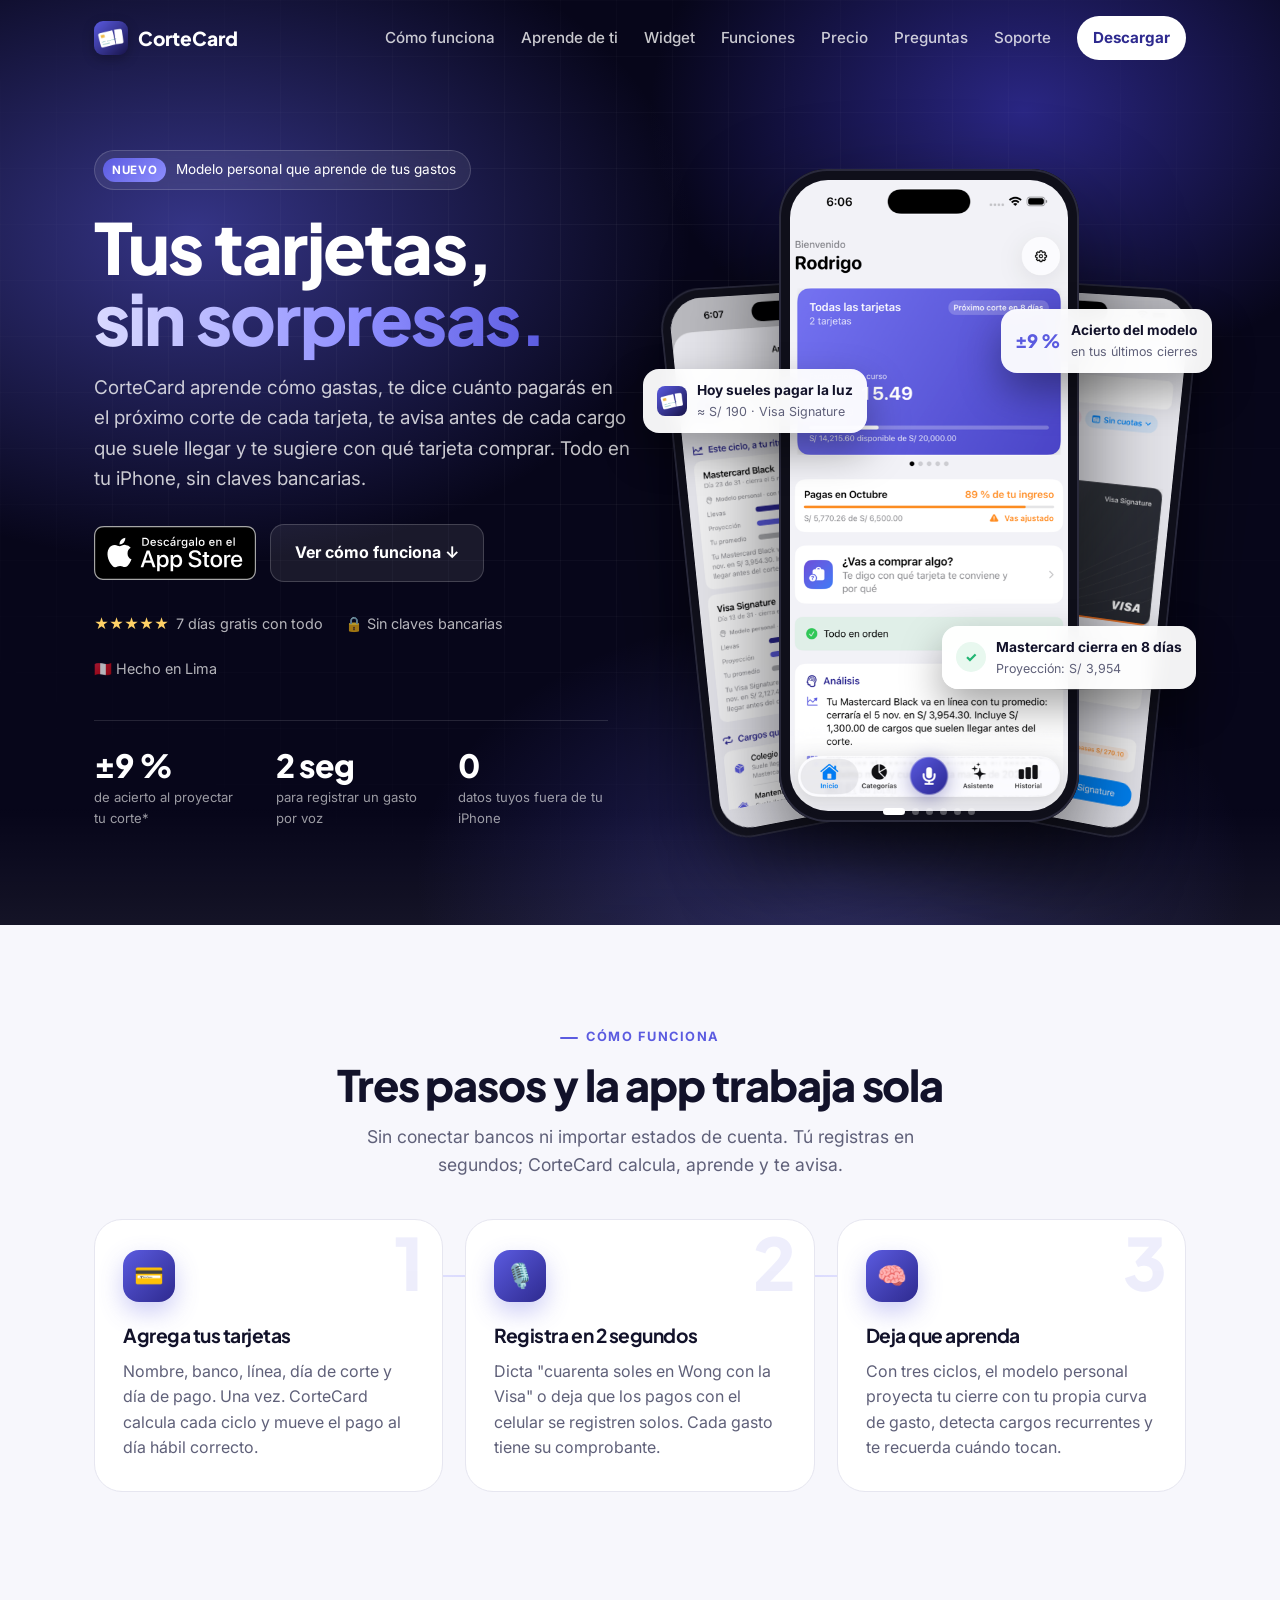
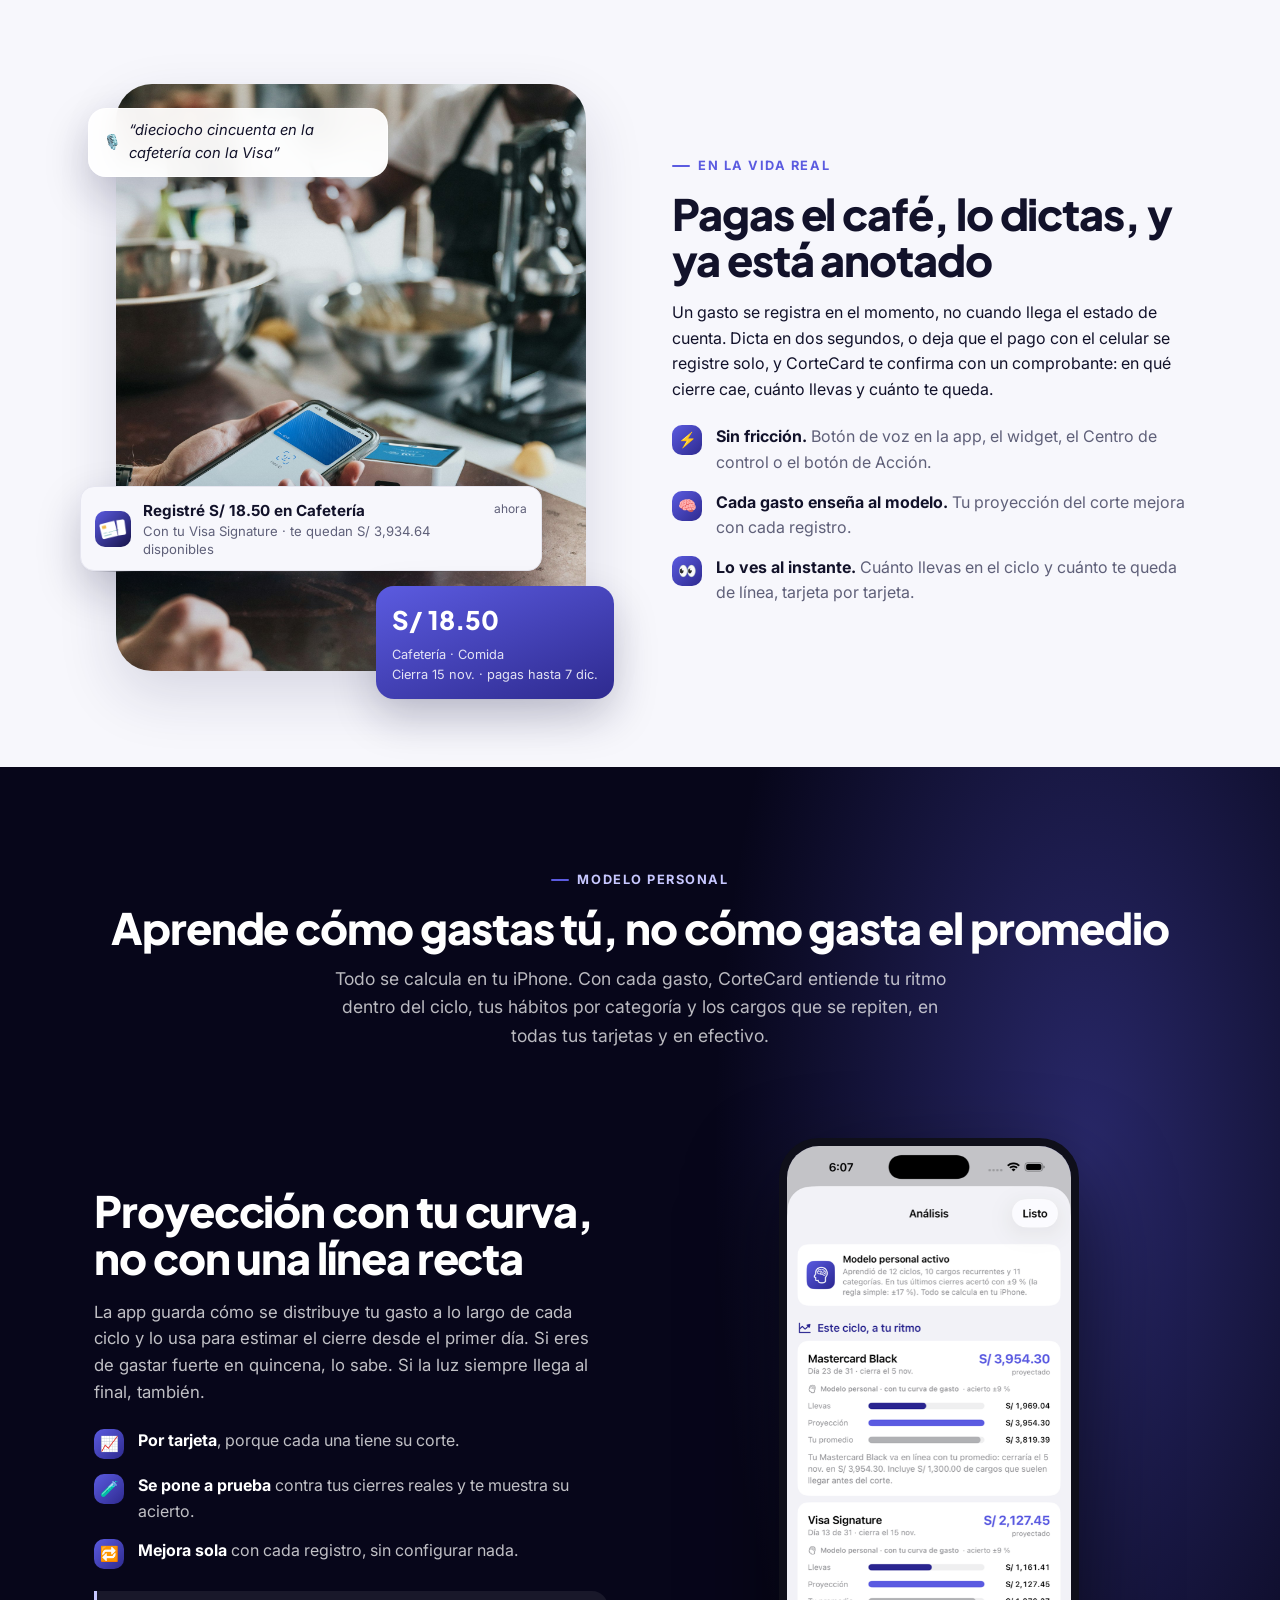
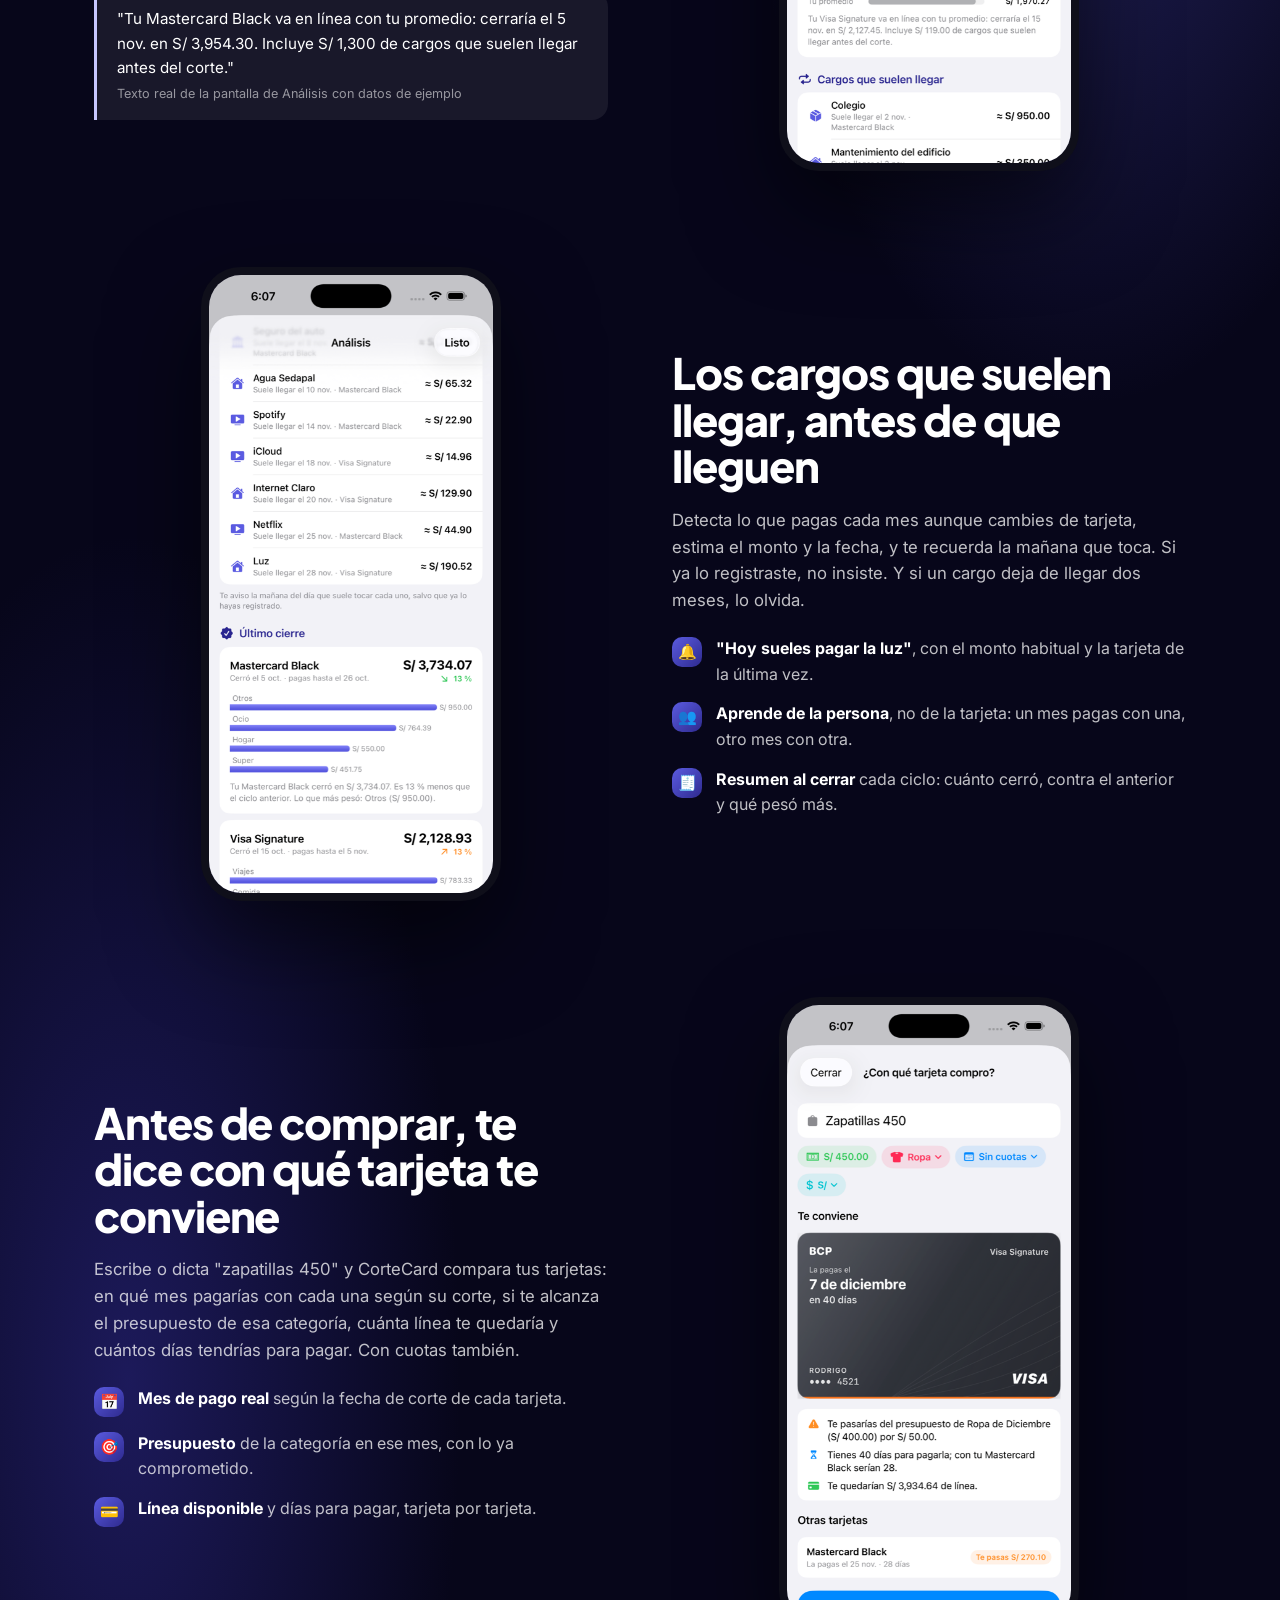
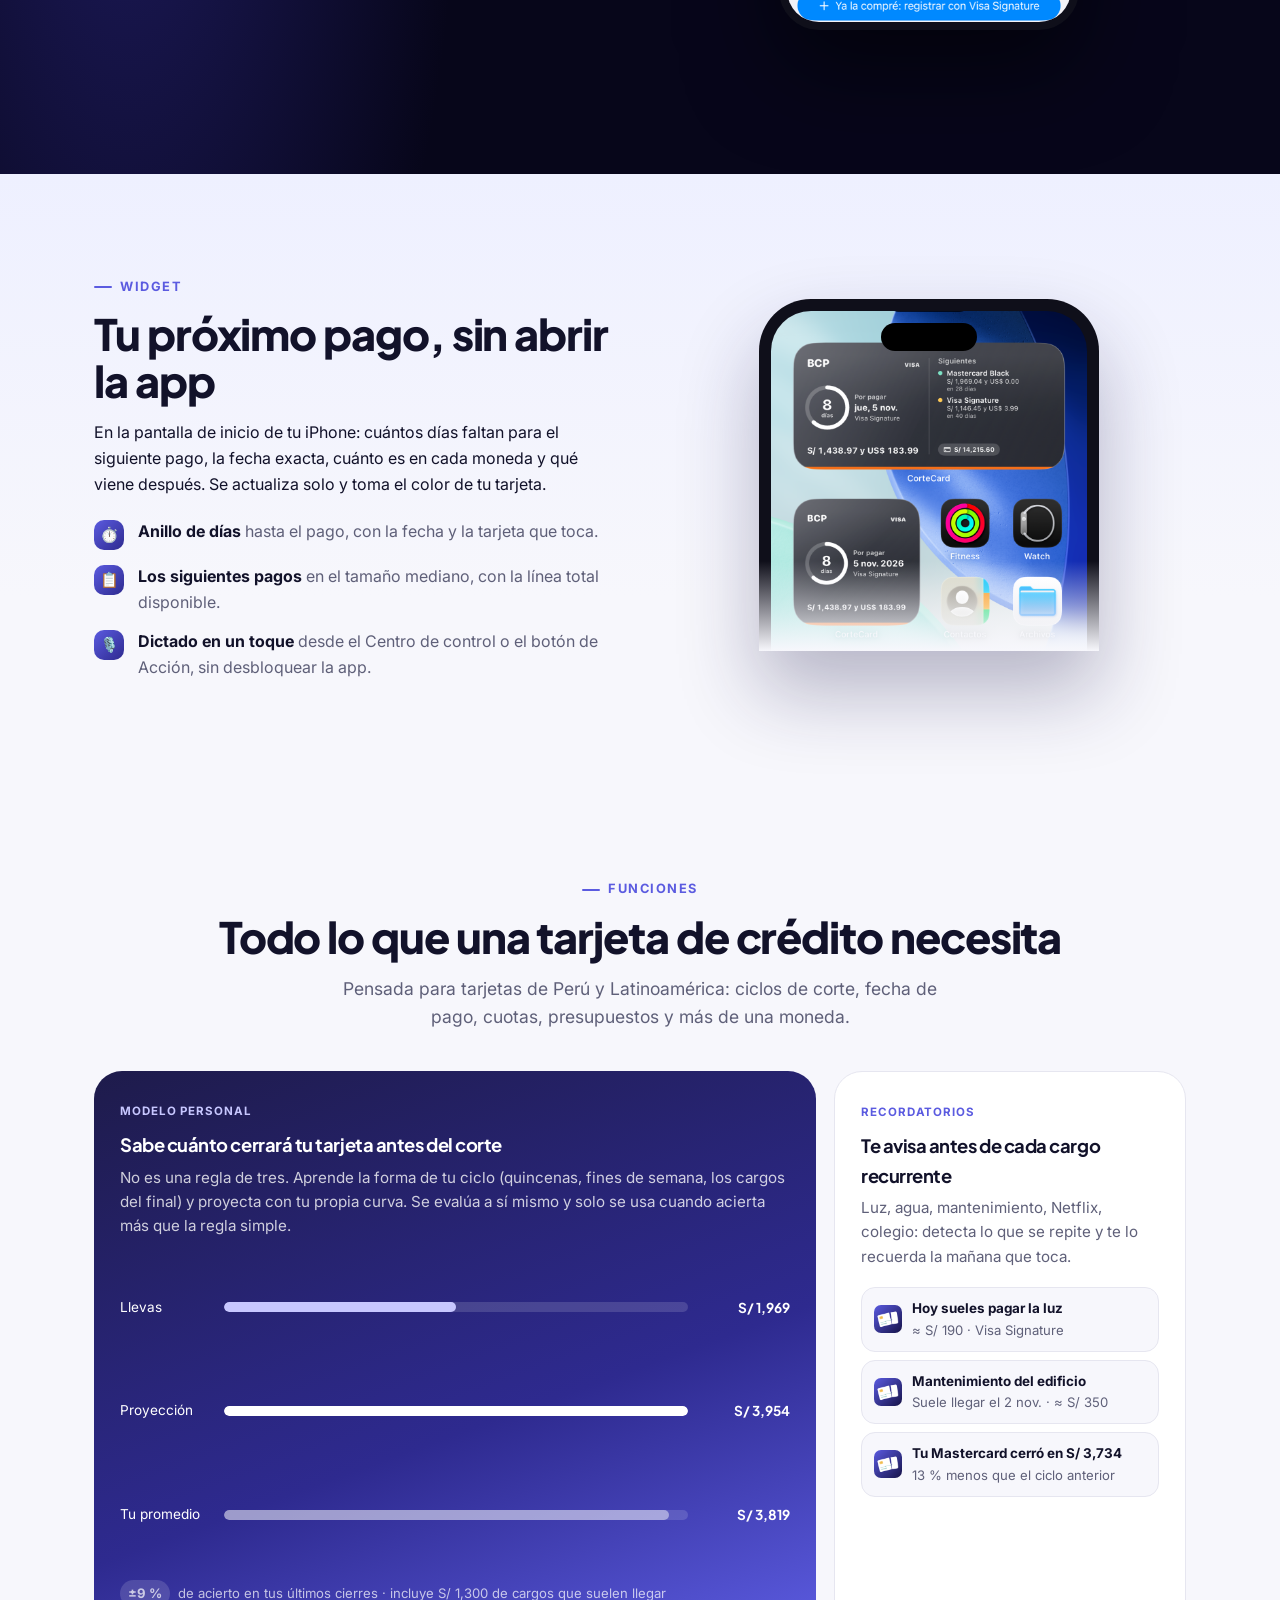
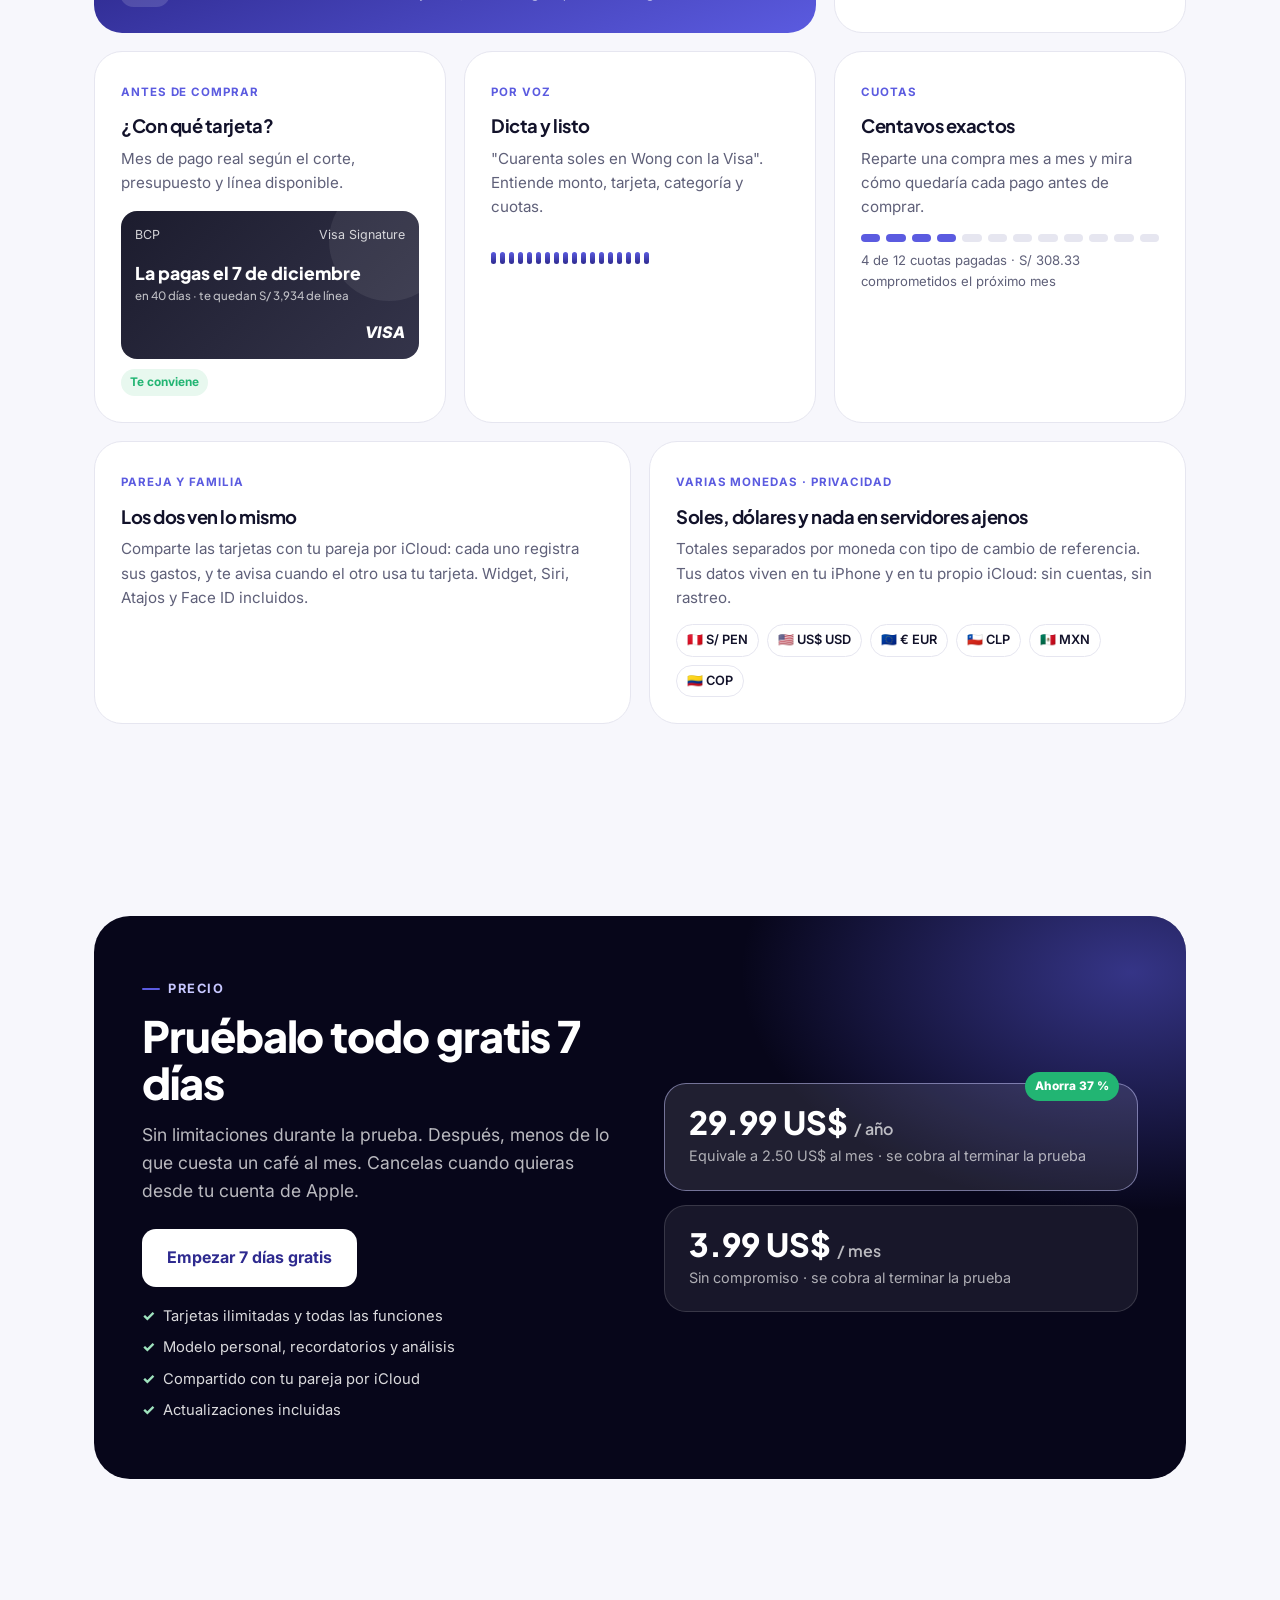
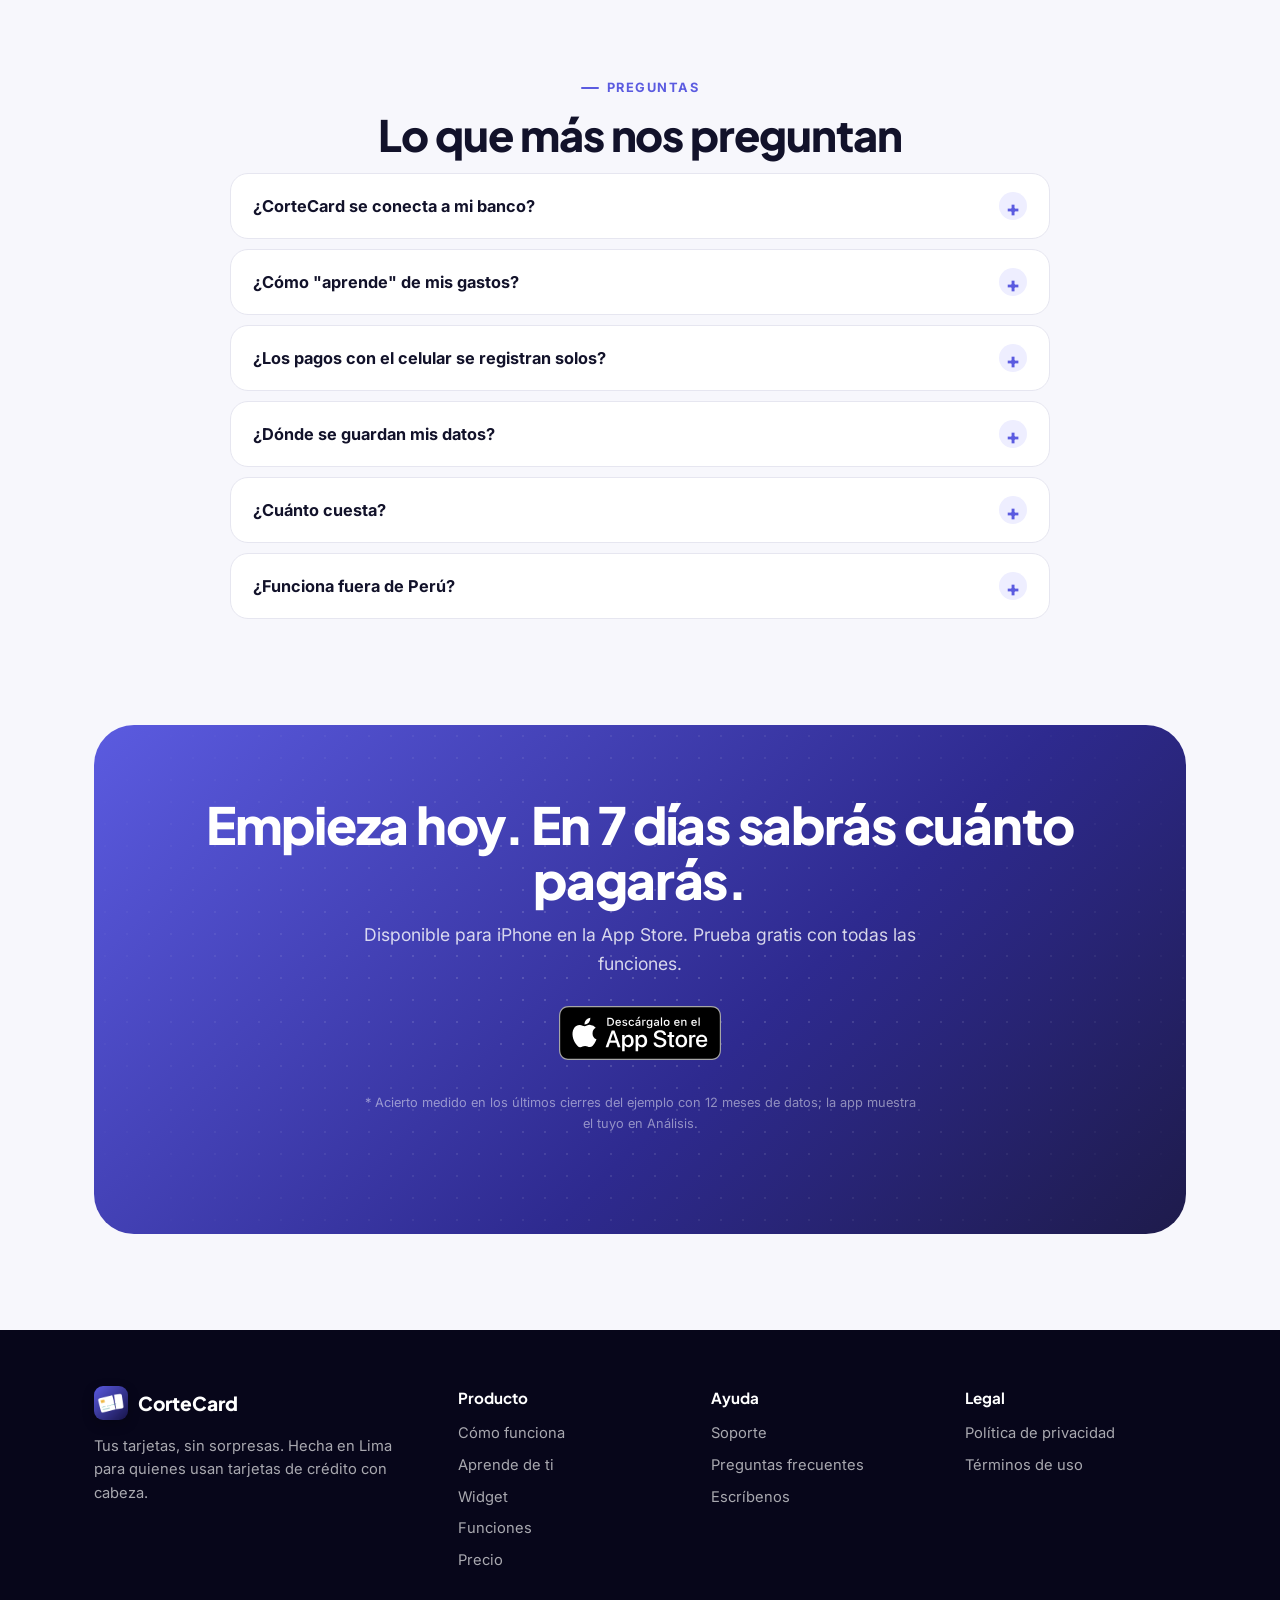
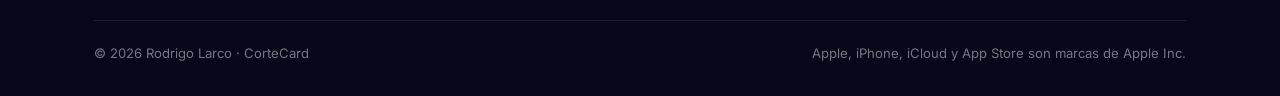
==== commit e969ed16: "Botones de descarga: distintivo oficial de Apple «Descárgalo en el App Store» Co-Authored-By: Claude" ====
--- a/index.html
+++ b/index.html
@@ -28,7 +28,7 @@
     <h1 class="rv d1">Tus tarjetas,<br><span>sin sorpresas.</span></h1>
     <p class="lead rv d2">CorteCard aprende cómo gastas, te dice cuánto pagarás en el próximo corte de cada tarjeta, te avisa antes de cada cargo que suele llegar y te sugiere con qué tarjeta comprar. Todo en tu iPhone, sin claves bancarias.</p>
     <div class="botones rv d3">
-      <a class="btn negro store" href="#descargar"><span class="ap"></span><span><small>Disponible en</small><b>App Store</b></span></a>
+      <a class="badge-store" href="https://apps.apple.com/app/cortecard/id6827660934"><img src="img/descargalo-app-store.svg" alt="Descárgalo en el App Store" height="54"></a>
       <a class="btn fantasma" href="#como">Ver cómo funciona ↓</a>
     </div>
     <div class="confianza rv d3"><span><i>★★★★★</i> 7 días gratis con todo</span><span>🔒 Sin claves bancarias</span><span>🇵🇪 Hecho en Lima</span></div>
@@ -217,7 +217,7 @@
 <section id="descargar" class="final"><div class="wrap"><div class="caja-final rv">
   <h2>Empieza hoy. En 7 días sabrás cuánto pagarás.</h2>
   <p>Disponible para iPhone en la App Store. Prueba gratis con todas las funciones.</p>
-  <a class="btn blanco store" href="#"><span class="ap"></span><span><small>Descargar en</small><b>App Store</b></span></a>
+  <a class="badge-store" href="https://apps.apple.com/app/cortecard/id6827660934"><img src="img/descargalo-app-store.svg" alt="Descárgalo en el App Store" height="54"></a>
   <p style="font-size:.8rem;opacity:.6;margin-top:26px">* Acierto medido en los últimos cierres del ejemplo con 12 meses de datos; la app muestra el tuyo en Análisis.</p>
 </div></div></section>
 
--- a/estilo.css
+++ b/estilo.css
@@ -293,3 +293,6 @@
  .precio .caja-precio{padding:36px 22px;border-radius:28px}.final .caja-final{padding:48px 22px;border-radius:28px}
  footer .cols{grid-template-columns:1fr}
 }
+
+/* Distintivo oficial de Apple: se usa tal cual, sin fondo ni borde extra. */
+.badge-store{display:inline-flex;align-items:center;line-height:0}.badge-store img{height:54px;width:auto;display:block}
